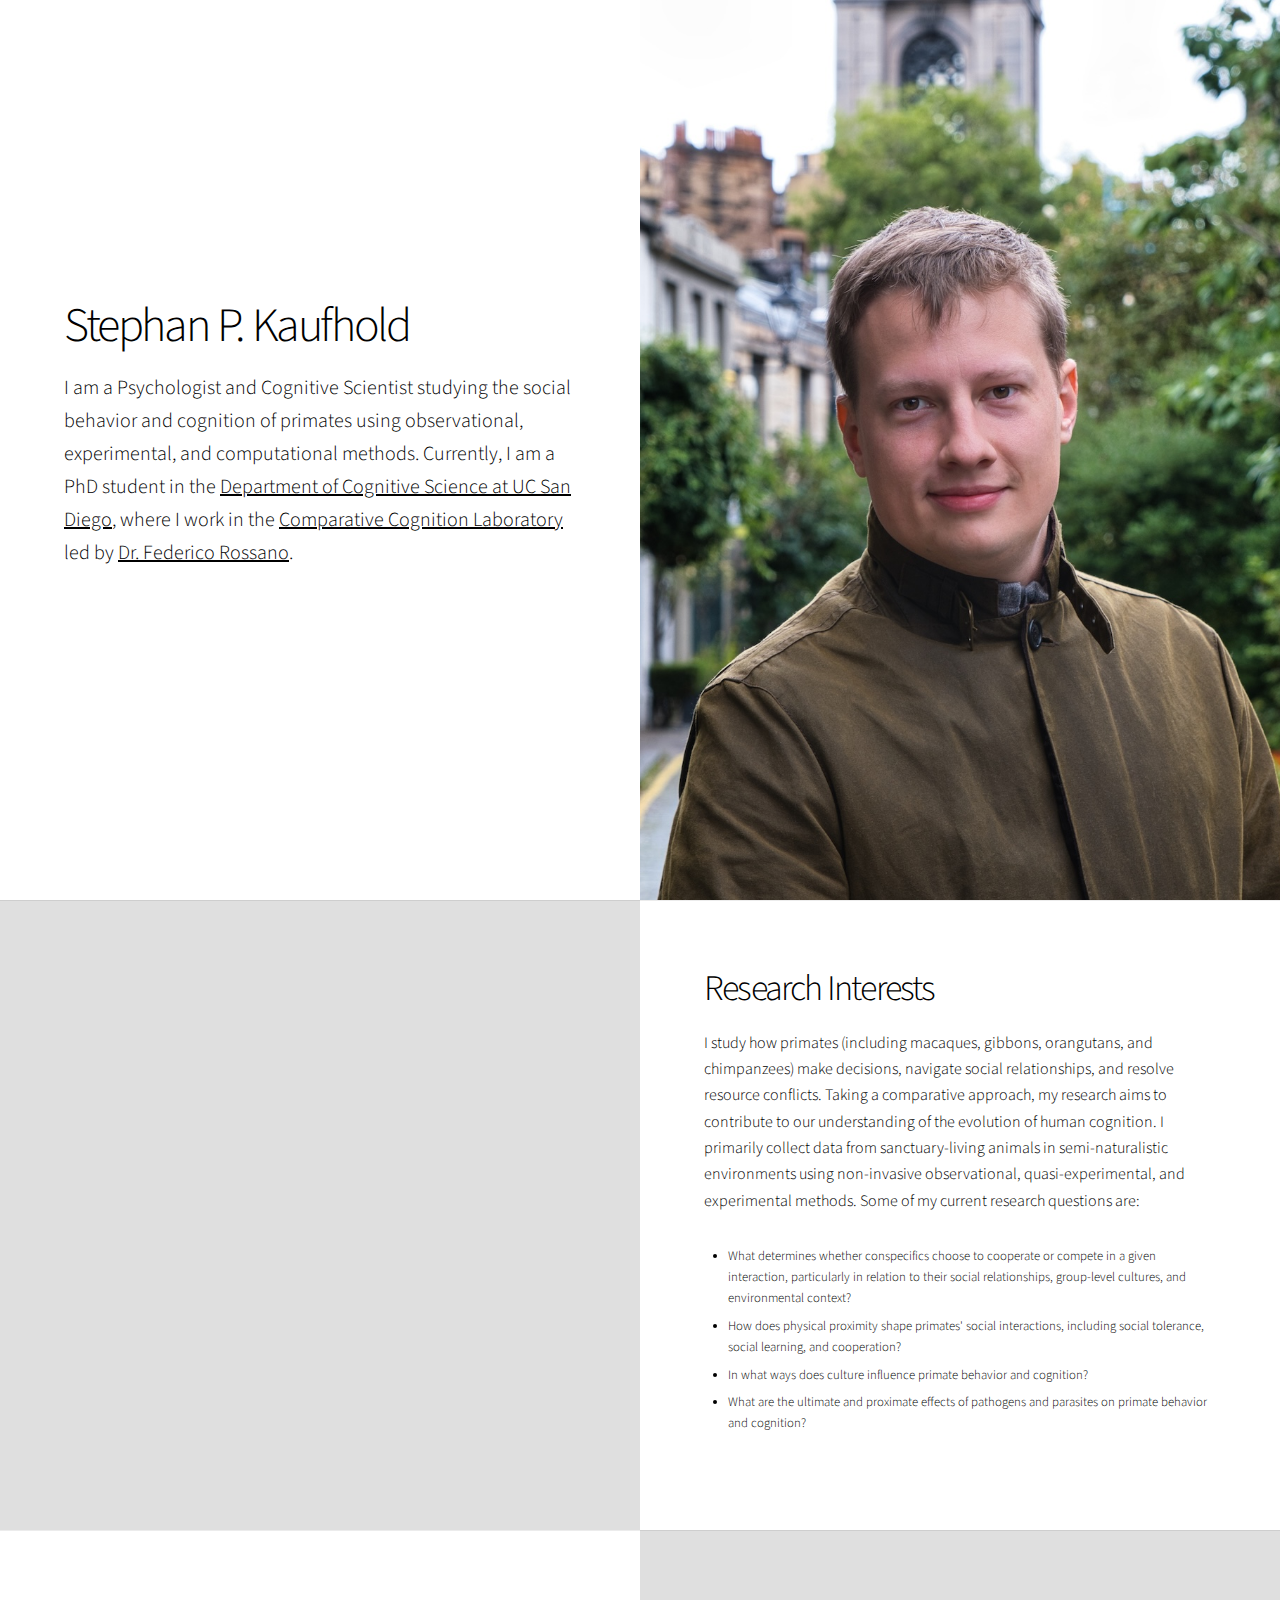
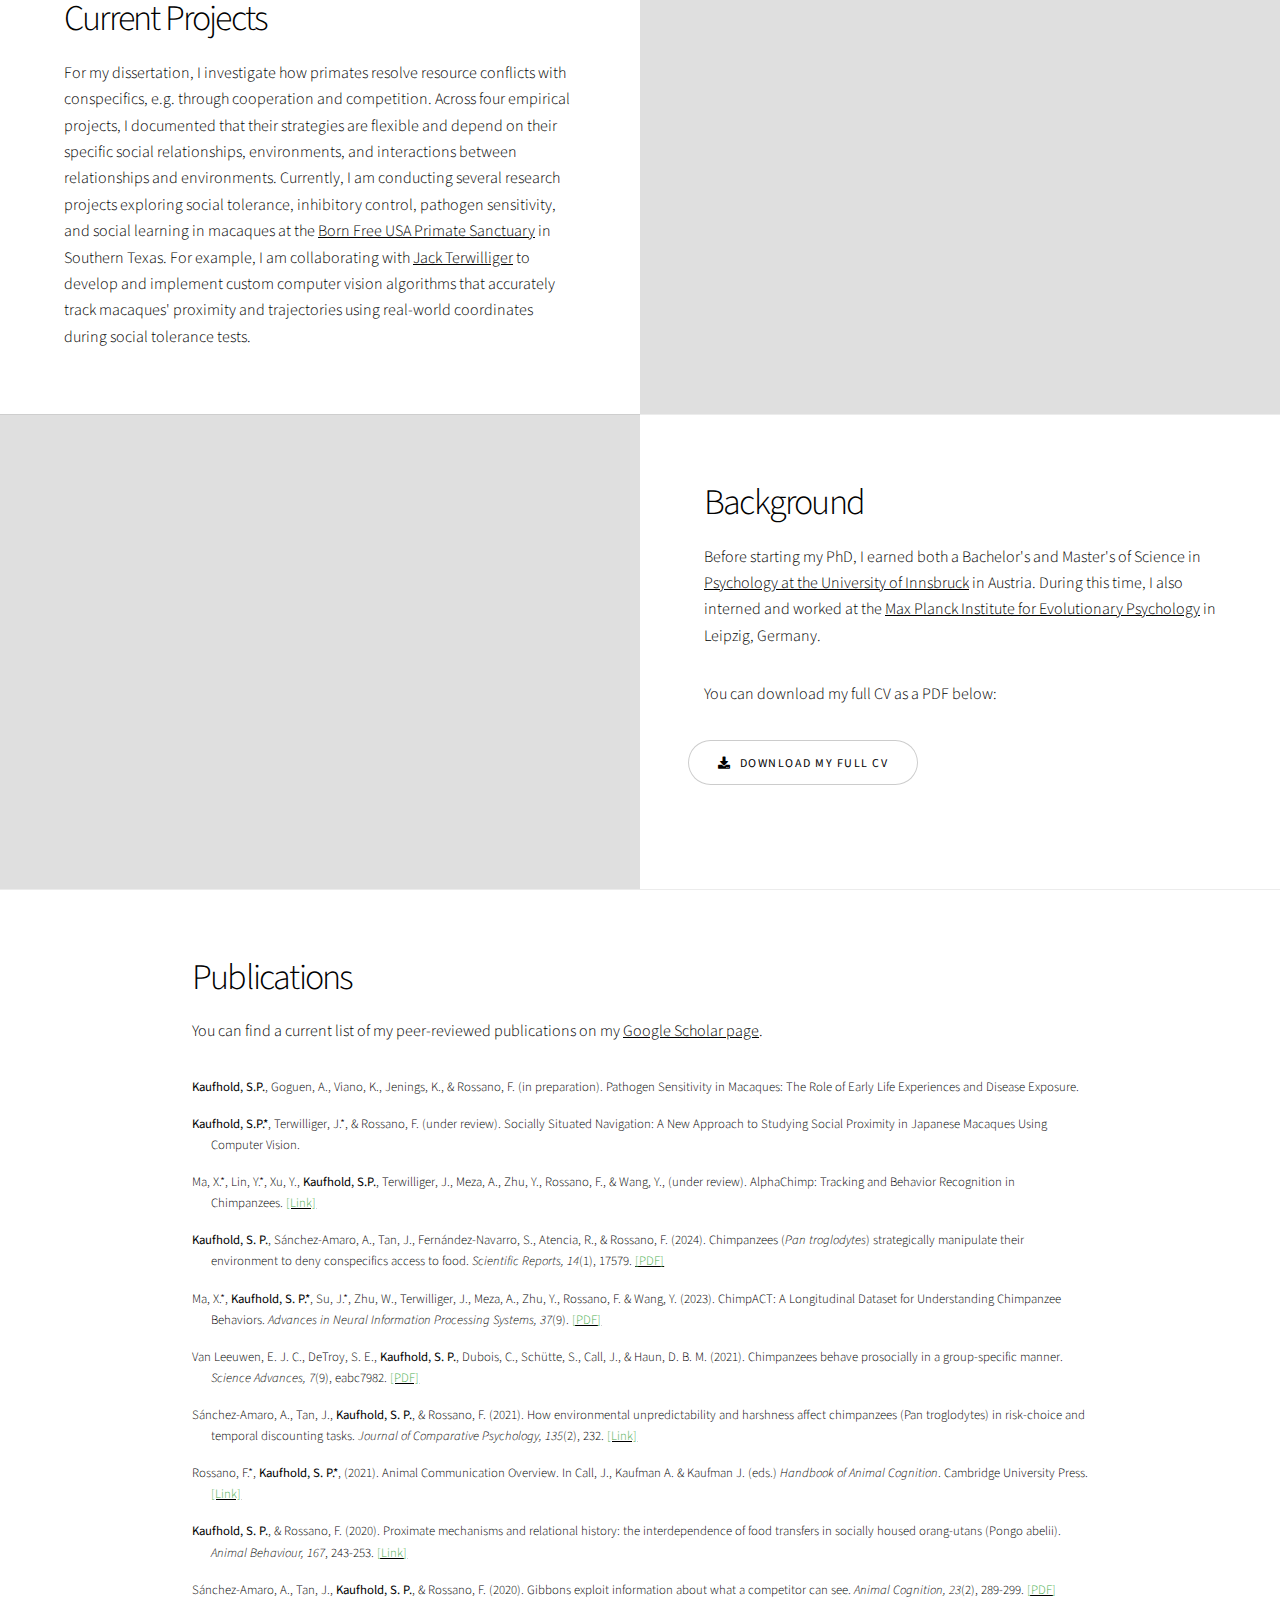
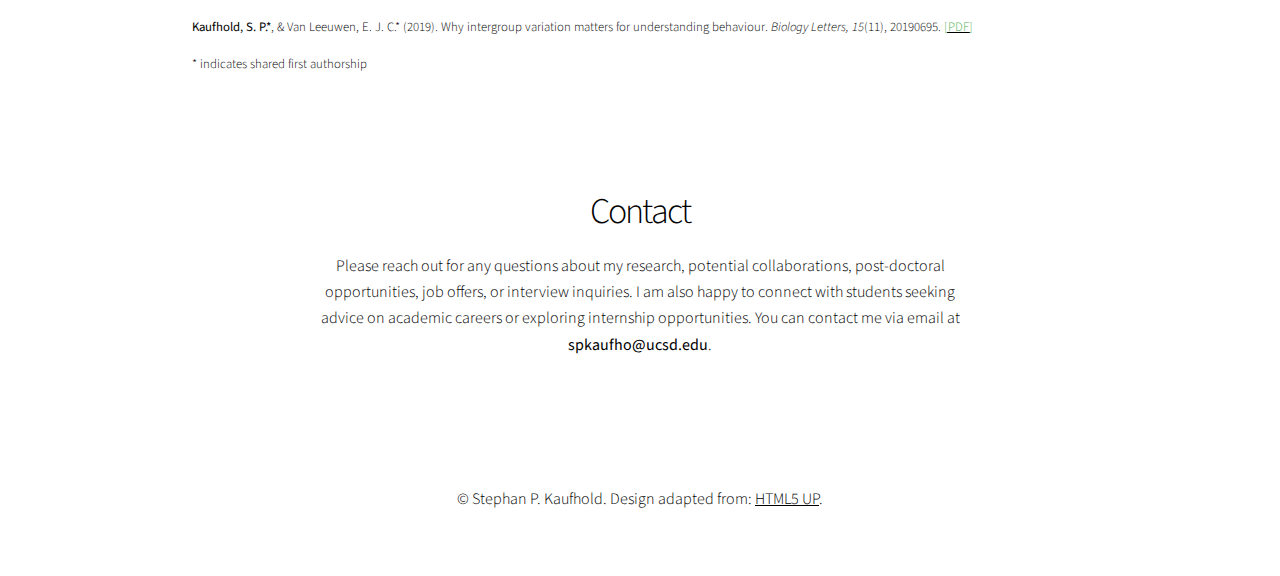
==== index.html @ 49b0df9d "Update index.html" ====
<!DOCTYPE HTML>
<!--
	Story by HTML5 UP
	html5up.net | @ajlkn
	Free for personal and commercial use under the CCA 3.0 license (html5up.net/license)
-->
<html>
	<head>
		<title>Stephan P. Kaufhold</title>
		<meta charset="utf-8" />
		<meta name="viewport" content="width=device-width, initial-scale=1, user-scalable=no" />
		<link rel="stylesheet" href="assets/css/main.css" />
		<noscript><link rel="stylesheet" href="assets/css/noscript.css" /></noscript>
		<!-- Google tag -->
		<script async src="https://www.googletagmanager.com/gtag/js?id=G-5CY4ECQKKT"></script>
		<script>
		  window.dataLayer = window.dataLayer || [];
		  function gtag(){dataLayer.push(arguments);}
		  gtag('js', new Date());

  gtag('config', 'G-5CY4ECQKKT');
</script>
	</head>
	<body class="is-preload">

		<!-- Wrapper -->
			<div id="wrapper" class="divided">

				<!-- One -->
					<section class="banner style1 orient-left content-align-left image-position-center fullscreen onload-image-fade-in onload-content-fade-right">
						<div class="content">
							<h1>Stephan P. Kaufhold</h1>
							<p class="major">
								I am a Psychologist and Cognitive Scientist studying the social behavior and cognition of primates using observational, 
								experimental, and computational methods. Currently, I am a PhD student in the <a href="https://cogsci.ucsd.edu">Department of Cognitive Science at UC San Diego</a>, 
								where I work in the <a href="http://cclab.ucsd.edu">Comparative Cognition Laboratory</a> led by 
								<a href="https://scholar.google.de/citations?user=tkbxHjsAAAAJ&hl=en">Dr. Federico Rossano</a>.
							</p>
							<ul class="actions stacked">
							</ul>
						</div>
						<div class="image">
							<img src="images/spk_profile.jpeg" alt="" />
						</div>
					</section>
				<!-- Two -->
					<section class="banner style1 orient-right content-align-left image-position-left onscroll-image-fade-in" id="first">
						<div class="content">
							<h2>Research Interests</h2>
							<p>I study how primates (including macaques, gibbons, orangutans, and chimpanzees) make decisions, navigate social relationships, and resolve resource conflicts. 
							Taking a comparative approach, my research aims to contribute to our understanding of the evolution of human cognition. I primarily collect data from sanctuary-living animals in semi-naturalistic
							environments using non-invasive observational, quasi-experimental, and experimental methods. Some of my current research questions are:
							<ul class="indented-list">
								<li>What determines whether conspecifics choose to cooperate or compete in a given interaction, particularly in relation to their social relationships, group-level cultures, and environmental context?</li>
								<li>How does physical proximity shape primates' social interactions, including social tolerance, social learning, and cooperation?</li>
								<li>In what ways does culture influence primate behavior and cognition?</li>
								<li>What are the ultimate and proximate effects of pathogens and parasites on primate behavior and cognition?</li>
							</ul>
			
						
						</p>
							<ul class="actions stacked">
							
							</ul>
						</div>
						<div class="image">
							<img src="images/bfusa_macaque.jpeg" alt="" />
						</div>
					</section>

					<!-- Add CSS for indentation in bullet points -->
							<style>
								.indented-list {
									list-style-position: outside;
									padding-left: 1.5em; /* Controls the distance of the bullet from the edge */
								}

								.indented-list li {
									text-indent: 0em;
									padding-left: 0em;
									margin-bottom: 0.5em;
									font-size: 0.8em; 
								}
							</style>
							
				<!-- Three -->
					<section class="banner style1 orient-left content-align-left image-position-center onscroll-image-fade-in">
						<div class="content">
							<h2>Current Projects</h2>
							<p>For my dissertation, I investigate how primates resolve resource conflicts with conspecifics, e.g. through cooperation and competition. Across four empirical projects, I documented that their strategies 
							are flexible and depend on their specific social relationships, environments, and interactions between relationships and environments. Currently, I am conducting several research projects exploring social tolerance, 
							inhibitory control, pathogen sensitivity, and social learning in macaques at the <a href="https://www.bornfreeusa.org/primate-sanctuary/">Born Free USA Primate Sanctuary</a> in Southern Texas. For example, I am collaborating 
							with <a href="http://jackterwilliger.com">Jack Terwilliger</a> to develop and implement custom computer vision algorithms that accurately track macaques' proximity and 
							trajectories using real-world coordinates during social tolerance tests.</p> 
						</div>
						<div class="image">
							<video autoplay loop muted style="width: 100%; height: 100%; object-fit: cover;">
								<source src="videos/spk_studies_loop.mp4" type="video/mp4">
								Your browser does not support the video tag.
							</video>
						</div>
					</section>

				<!-- Four -->
					<section class="banner style1 orient-right content-align-left image-position-center onscroll-image-fade-in">
						<div class="content">
							<h2>Background</h2>
							<p>Before starting my PhD, I earned both a Bachelor's and Master's of Science in <a href="https://www.uibk.ac.at/de/psychologie">Psychology at the University of Innsbruck</a> in Austria.
								During this time, I also interned and worked at the <a href="https://www.eva.mpg.de/">Max Planck Institute for Evolutionary Psychology</a> in Leipzig, Germany.</p>
							<p>You can download my full CV as a PDF below:</p>
							<ul class="actions stacked">
							<ul class="actions">
								<li><a href="/assets/CV_Kaufhold_04_2025.pdf" class="button icon solid fa-download" download>Download my full CV</a></li>
							</ul>
						</div>
						<div class="image">
							<img src="images/sd_bonobo.jpeg" alt="" />
						</div>
					</section>

				<!-- Five -->
					<section class="wrapper style1 orient-left align-left">
						<div class="inner">
							<h2>Publications</h2> 
							<p>You can find a current list of my peer-reviewed publications on my  <a href="https://scholar.google.de/citations?user=ZLg4jF8AAAAJ&hl=en">Google Scholar page</a>.</p>
							<style>
								.hanging-indent {
									text-indent: -1.5em;
									padding-left: 1.5em;
									margin-bottom: 1.25em;
									font-size: 0.8em; 
								}
							</style>
							<p class="hanging-indent"><b>Kaufhold, S.P.</b>, Goguen, A., Viano, K., Jenings, K., & Rossano, F. (in preparation). Pathogen Sensitivity in Macaques: The Role of Early Life Experiences and Disease Exposure.</p>
							<p class="hanging-indent"><b>Kaufhold, S.P.*</b>, Terwilliger, J.*, & Rossano, F. (under review). Socially Situated Navigation: A New Approach to Studying Social Proximity in Japanese Macaques Using Computer Vision.</p>
							<p class="hanging-indent">Ma, X.*, Lin, Y.*, Xu, Y., <b>Kaufhold, S.P.</b>, Terwilliger, J., Meza, A., Zhu, Y., Rossano, F., & Wang, Y., (under review). AlphaChimp: Tracking and Behavior Recognition in Chimpanzees. <a href="https://sites.google.com/view/alphachimp/home"> <font color="4CAF50">[Link]</font></a></p>
							<p class="hanging-indent"><b>Kaufhold, S. P.</b>, Sánchez-Amaro, A., Tan, J., Fernández-Navarro, S., Atencia, R., & Rossano, F. (2024). Chimpanzees (<i>Pan troglodytes</i>) strategically manipulate their environment to deny conspecifics access to food. <i>Scientific Reports, 14</i>(1), 17579. <a href="https://www.nature.com/articles/s41598-024-68159-3.pdf"> <font color="4CAF50">[PDF]</font></a></p>
							<p class="hanging-indent">Ma, X.*, <b>Kaufhold, S. P.*</b>, Su, J.*, Zhu, W., Terwilliger, J., Meza, A., Zhu, Y., Rossano, F. & Wang, Y. (2023). ChimpACT: A Longitudinal Dataset for Understanding Chimpanzee Behaviors. <i>Advances in Neural Information Processing Systems, 37</i>(9). <a href="https://openreview.net/pdf?id=393EoKpJN3"> <font color="4CAF50">[PDF]</font></a></p>
							<p class="hanging-indent">Van Leeuwen, E. J. C., DeTroy, S. E., <b>Kaufhold, S. P.</b>, Dubois, C., Schütte, S., Call, J., & Haun, D. B. M. (2021). Chimpanzees behave prosocially in a group-specific manner. <i>Science Advances, 7</i>(9), eabc7982. <a href="https://advances.sciencemag.org/content/advances/7/9/eabc7982.full.pdf"> <font color="4CAF50">[PDF]</font></a></p>
							<p class="hanging-indent">Sánchez-Amaro, A., Tan, J., <strong>Kaufhold, S. P.</strong>, & Rossano, F. (2021). How environmental unpredictability and harshness affect chimpanzees (Pan troglodytes) in risk-choice and temporal discounting tasks. <i>Journal of Comparative Psychology, 135</i>(2), 232. <a href="https://psycnet.apa.org/record/2021-07438-001"> <font color="4CAF50">[Link]</font></a> </p>
							<p class="hanging-indent">Rossano, F.*, <strong>Kaufhold, S. P.*</strong>, (2021). Animal Communication Overview. In Call, J., Kaufman A. & Kaufman J. (eds.) <i>Handbook of Animal Cognition</i>. Cambridge University Press. <a href="https://www.cambridge.org/core/books/abs/cambridge-handbook-of-animal-cognition/animal-communication-overview/FB9C81D701ADB75B45BB1953EE0E2C12"> <font color="4CAF50">[Link]</font></a> </p>
							<p class="hanging-indent"><strong>Kaufhold, S. P.</strong>, & Rossano, F. (2020). Proximate mechanisms and relational history: the interdependence of food transfers in socially housed orang-utans (Pongo abelii). <i>Animal Behaviour, 167</i>, 243-253. <a href="https://www.sciencedirect.com/science/article/abs/pii/S0003347220302116"> <font color="4CAF50">[Link]</font></a> </p>
							<p class="hanging-indent">Sánchez-Amaro, A., Tan, J., <strong>Kaufhold, S. P.</strong>, & Rossano, F. (2020). Gibbons exploit information about what a competitor can see. <i>Animal Cognition, 23</i>(2), 289-299. <a href="https://link.springer.com/content/pdf/10.1007/s10071-019-01333-7.pdf"> <font color="4CAF50">[PDF]</font></a> </p>
							<p class="hanging-indent"><b>Kaufhold, S. P.*</b>, & Van Leeuwen, E. J. C.* (2019). Why intergroup variation matters for understanding behaviour. <i>Biology Letters, 15</i>(11), 20190695. <a href="https://royalsocietypublishing.org/doi/pdf/10.1098/rsbl.2019.0695"> <font color="#4CAF50">[PDF]</font></a></p>
							<p class="hanging-indent">* indicates shared first authorship</p>
						</div>

				<!-- Six -->
					<section class="wrapper style1 align-center">
						<div class="inner medium">
							<h2>Contact</h2>
							<p>Please reach out for any questions about my research, potential collaborations, post-doctoral opportunities, job offers, or interview inquiries.
								I am also happy to connect with students seeking advice on academic careers or exploring internship opportunities. You can contact me via email at <b>spkaufho@ucsd.edu</b>.</p>
						</div>
					</section>

				<!-- Footer -->
					<footer class="wrapper style1 align-center">
						<div class="inner">
							<p>&copy; Stephan P. Kaufhold. Design adapted from: <a href="https://html5up.net">HTML5 UP</a>.</p>
						</div>
					</footer>

			</div>

		<!-- Scripts -->
			<script src="assets/js/jquery.min.js"></script>
			<script src="assets/js/jquery.scrollex.min.js"></script>
			<script src="assets/js/jquery.scrolly.min.js"></script>
			<script src="assets/js/browser.min.js"></script>
			<script src="assets/js/breakpoints.min.js"></script>
			<script src="assets/js/util.js"></script>
			<script src="assets/js/main.js"></script>

	</body>
</html>
---- assets/css/main.css ----
@import url(fontawesome-all.min.css);
@import url("https://fonts.googleapis.com/css?family=Source+Sans+Pro:300,300i,400,400i");

/*
	Story by HTML5 UP
	html5up.net | @ajlkn
	Free for personal and commercial use under the CCA 3.0 license (html5up.net/license)
*/



html, body, div, span, applet, object,
iframe, h1, h2, h3, h4, h5, h6, p, blockquote,
pre, a, abbr, acronym, address, big, cite,
code, del, dfn, em, img, ins, kbd, q, s, samp,
small, strike, strong, sub, sup, tt, var, b,
u, i, center, dl, dt, dd, ol, ul, li, fieldset,
form, label, legend, table, caption, tbody,
tfoot, thead, tr, th, td, article, aside,
canvas, details, embed, figure, figcaption,
footer, header, hgroup, menu, nav, output, ruby,
section, summary, time, mark, audio, video {
	margin: 0;
	padding: 0;
	border: 0;
	font-size: 100%;
	font: avenir;
	vertical-align: baseline;}

article, aside, details, figcaption, figure,
footer, header, hgroup, menu, nav, section {
	display: block;}

body {
	line-height: 1;
}

ol, ul {
	list-style: none;
}

blockquote, q {
	quotes: none;
}

	blockquote:before, blockquote:after, q:before, q:after {
		content: '';
		content: none;
	}

table {
	border-collapse: collapse;
	border-spacing: 0;
}

body {
	-webkit-text-size-adjust: none;
}

mark {
	background-color: transparent;
	color: inherit;
}

input::-moz-focus-inner {
	border: 0;
	padding: 0;
}

input, select, textarea {
	-moz-appearance: none;
	-webkit-appearance: none;
	-ms-appearance: none;
	appearance: none;
}

/* Basic */

	@-ms-viewport {
		width: device-width;
	}

	body {
		-ms-overflow-style: scrollbar;
	}

	@media screen and (max-width: 480px) {

		html, body {
			min-width: 320px;
		}

	}

	html {
		box-sizing: border-box;
	}

	*, *:before, *:after {
		box-sizing: inherit;
	}

	body {
		background: #ffffff;
	}

		body.is-preload *, body.is-preload *:before, body.is-preload *:after {
			-moz-animation: none !important;
			-webkit-animation: none !important;
			-ms-animation: none !important;
			animation: none !important;
			-moz-transition: none !important;
			-webkit-transition: none !important;
			-ms-transition: none !important;
			transition: none !important;
		}

/* Type */

	html {
		font-size: 18pt;
	}

		@media screen and (max-width: 1680px) {

			html {
				font-size: 14pt;
			}

		}

		@media screen and (max-width: 1280px) {

			html {
				font-size: 12pt;
			}

		}

		@media screen and (max-width: 736px) {

			html {
				font-size: 11pt;
			}

		}

		@media screen and (max-width: 360px) {

			html {
				font-size: 10pt;
			}

		}

	body {
		background-color: #ffffff;
		color: #000000;
	}

	body, input, select, textarea {
		font-family: "Source Sans Pro", Helvetica, sans-serif;
		font-size: 1rem;
		font-weight: 300;
		line-height: 1.65;
	}

	a {
		-moz-transition: color 0.2s ease-in-out;
		-webkit-transition: color 0.2s ease-in-out;
		-ms-transition: color 0.2s ease-in-out;
		transition: color 0.2s ease-in-out;
		text-decoration: underline;
	}

		a:hover {
			text-decoration: none;
		}

	strong, b {
		font-weight: 400;
	}

	em, i {
		font-style: italic;
	}

	p {
		margin: 0 0 2rem 0;
	}

		p.major {
			font-size: 1.25rem;
		}

	h1, h2, h3, h4, h5, h6 {
		font-weight: 300;
		line-height: 1.375;
		letter-spacing: -0.05em;
		margin: 0 0 1rem 0;
	}

		h1 a, h2 a, h3 a, h4 a, h5 a, h6 a {
			color: inherit;
			text-decoration: none;
		}

	h1 {
		font-size: 3rem;
		line-height: 1.2;
	}

	h2 {
		font-size: 2.25rem;
	}

	h3 {
		font-size: 1.5rem;
	}

	h4 {
		font-size: 1.1rem;
	}

	h5 {
		font-size: 0.9rem;
	}

	h6 {
		font-size: 0.7rem;
	}

	sub {
		font-size: 0.8rem;
		position: relative;
		top: 0.5rem;
	}

	sup {
		font-size: 0.8rem;
		position: relative;
		top: -0.5rem;
	}

	blockquote {
		border-left: solid 4px;
		font-style: italic;
		margin: 0 0 2rem 0;
		padding: 0.5rem 0 0.5rem 2rem;
	}

	code {
		border-radius: 4px;
		font-family: "Courier New", monospace;
		font-size: 0.9em;
		margin: 0 0.25rem;
		padding: 0.25rem 0.325rem;
	}

	pre {
		-webkit-overflow-scrolling: touch;
		font-family: "Courier New", monospace;
		font-size: 0.9em;
		margin: 0 0 2rem 0;
	}

		pre code {
			display: block;
			line-height: 1.5;
			padding: 0.75rem 1rem;
			overflow-x: auto;
		}

	hr {
		border: 0;
		border-bottom: solid 1px;
		margin: 2.5rem 0;
	}

		hr.major {
			margin: 3.5rem 0;
		}

	.align-left {
		text-align: left;
	}

	.align-center {
		text-align: center;
	}

	.align-right {
		text-align: right;
	}

	@media screen and (max-width: 736px) {

		p.major {
			font-size: 1.1rem;
		}

		h1 {
			font-size: 2.5rem;
		}

		h2 {
			font-size: 2rem;
		}

		h3 {
			font-size: 1.25rem;
		}

		h4 {
			font-size: 1rem;
		}

	}

	input, select, textarea {
		color: #000000;
	}

	a {
		color: #000000;
	}

		a:hover {
			color: #4CAF50;
		}

	strong, b {
		color: #000000;
	}

	h1, h2, h3, h4, h5, h6 {
		color: #000000;
	}

	blockquote {
		border-left-color: rgba(0, 0, 0, 0.2);
	}

	code {
		background: rgba(0, 0, 0, 0.05);
		border-color: rgba(0, 0, 0, 0.2);
	}

	hr {
		border-bottom-color: rgba(0, 0, 0, 0.2);
	}

/* Row */

	.row {
		display: flex;
		flex-wrap: wrap;
		box-sizing: border-box;
		align-items: stretch;
	}

		.row > * {
			box-sizing: border-box;
		}

		.row.gtr-uniform > * > :last-child {
			margin-bottom: 0;
		}

		.row.aln-left {
			justify-content: flex-start;
		}

		.row.aln-center {
			justify-content: center;
		}

		.row.aln-right {
			justify-content: flex-end;
		}

		.row.aln-top {
			align-items: flex-start;
		}

		.row.aln-middle {
			align-items: center;
		}

		.row.aln-bottom {
			align-items: flex-end;
		}

		.row > .imp {
			order: -1;
		}

		.row > .col-1 {
			width: 8.33333%;
		}

		.row > .off-1 {
			margin-left: 8.33333%;
		}

		.row > .col-2 {
			width: 16.66667%;
		}

		.row > .off-2 {
			margin-left: 16.66667%;
		}

		.row > .col-3 {
			width: 25%;
		}

		.row > .off-3 {
			margin-left: 25%;
		}

		.row > .col-4 {
			width: 33.33333%;
		}

		.row > .off-4 {
			margin-left: 33.33333%;
		}

		.row > .col-5 {
			width: 41.66667%;
		}

		.row > .off-5 {
			margin-left: 41.66667%;
		}

		.row > .col-6 {
			width: 50%;
		}

		.row > .off-6 {
			margin-left: 50%;
		}

		.row > .col-7 {
			width: 58.33333%;
		}

		.row > .off-7 {
			margin-left: 58.33333%;
		}

		.row > .col-8 {
			width: 66.66667%;
		}

		.row > .off-8 {
			margin-left: 66.66667%;
		}

		.row > .col-9 {
			width: 75%;
		}

		.row > .off-9 {
			margin-left: 75%;
		}

		.row > .col-10 {
			width: 83.33333%;
		}

		.row > .off-10 {
			margin-left: 83.33333%;
		}

		.row > .col-11 {
			width: 91.66667%;
		}

		.row > .off-11 {
			margin-left: 91.66667%;
		}

		.row > .col-12 {
			width: 100%;
		}

		.row > .off-12 {
			margin-left: 100%;
		}

		.row.gtr-0 {
			margin-top: 0;
			margin-left: 0rem;
		}

			.row.gtr-0 > * {
				padding: 0 0 0 0rem;
			}

			.row.gtr-0.gtr-uniform {
				margin-top: 0rem;
			}

				.row.gtr-0.gtr-uniform > * {
					padding-top: 0rem;
				}

		.row.gtr-25 {
			margin-top: 0;
			margin-left: -0.5rem;
		}

			.row.gtr-25 > * {
				padding: 0 0 0 0.5rem;
			}

			.row.gtr-25.gtr-uniform {
				margin-top: -0.5rem;
			}

				.row.gtr-25.gtr-uniform > * {
					padding-top: 0.5rem;
				}

		.row.gtr-50 {
			margin-top: 0;
			margin-left: -1rem;
		}

			.row.gtr-50 > * {
				padding: 0 0 0 1rem;
			}

			.row.gtr-50.gtr-uniform {
				margin-top: -1rem;
			}

				.row.gtr-50.gtr-uniform > * {
					padding-top: 1rem;
				}

		.row {
			margin-top: 0;
			margin-left: -2rem;
		}

			.row > * {
				padding: 0 0 0 2rem;
			}

			.row.gtr-uniform {
				margin-top: -2rem;
			}

				.row.gtr-uniform > * {
					padding-top: 2rem;
				}

		.row.gtr-150 {
			margin-top: 0;
			margin-left: -3rem;
		}

			.row.gtr-150 > * {
				padding: 0 0 0 3rem;
			}

			.row.gtr-150.gtr-uniform {
				margin-top: -3rem;
			}

				.row.gtr-150.gtr-uniform > * {
					padding-top: 3rem;
				}

		.row.gtr-200 {
			margin-top: 0;
			margin-left: -4rem;
		}

			.row.gtr-200 > * {
				padding: 0 0 0 4rem;
			}

			.row.gtr-200.gtr-uniform {
				margin-top: -4rem;
			}

				.row.gtr-200.gtr-uniform > * {
					padding-top: 4rem;
				}

		@media screen and (max-width: 1680px) {

			.row {
				display: flex;
				flex-wrap: wrap;
				box-sizing: border-box;
				align-items: stretch;
			}

				.row > * {
					box-sizing: border-box;
				}

				.row.gtr-uniform > * > :last-child {
					margin-bottom: 0;
				}

				.row.aln-left {
					justify-content: flex-start;
				}

				.row.aln-center {
					justify-content: center;
				}

				.row.aln-right {
					justify-content: flex-end;
				}

				.row.aln-top {
					align-items: flex-start;
				}

				.row.aln-middle {
					align-items: center;
				}

				.row.aln-bottom {
					align-items: flex-end;
				}

				.row > .imp-xlarge {
					order: -1;
				}

				.row > .col-1-xlarge {
					width: 8.33333%;
				}

				.row > .off-1-xlarge {
					margin-left: 8.33333%;
				}

				.row > .col-2-xlarge {
					width: 16.66667%;
				}

				.row > .off-2-xlarge {
					margin-left: 16.66667%;
				}

				.row > .col-3-xlarge {
					width: 25%;
				}

				.row > .off-3-xlarge {
					margin-left: 25%;
				}

				.row > .col-4-xlarge {
					width: 33.33333%;
				}

				.row > .off-4-xlarge {
					margin-left: 33.33333%;
				}

				.row > .col-5-xlarge {
					width: 41.66667%;
				}

				.row > .off-5-xlarge {
					margin-left: 41.66667%;
				}

				.row > .col-6-xlarge {
					width: 50%;
				}

				.row > .off-6-xlarge {
					margin-left: 50%;
				}

				.row > .col-7-xlarge {
					width: 58.33333%;
				}

				.row > .off-7-xlarge {
					margin-left: 58.33333%;
				}

				.row > .col-8-xlarge {
					width: 66.66667%;
				}

				.row > .off-8-xlarge {
					margin-left: 66.66667%;
				}

				.row > .col-9-xlarge {
					width: 75%;
				}

				.row > .off-9-xlarge {
					margin-left: 75%;
				}

				.row > .col-10-xlarge {
					width: 83.33333%;
				}

				.row > .off-10-xlarge {
					margin-left: 83.33333%;
				}

				.row > .col-11-xlarge {
					width: 91.66667%;
				}

				.row > .off-11-xlarge {
					margin-left: 91.66667%;
				}

				.row > .col-12-xlarge {
					width: 100%;
				}

				.row > .off-12-xlarge {
					margin-left: 100%;
				}

				.row.gtr-0 {
					margin-top: 0;
					margin-left: 0rem;
				}

					.row.gtr-0 > * {
						padding: 0 0 0 0rem;
					}

					.row.gtr-0.gtr-uniform {
						margin-top: 0rem;
					}

						.row.gtr-0.gtr-uniform > * {
							padding-top: 0rem;
						}

				.row.gtr-25 {
					margin-top: 0;
					margin-left: -0.5rem;
				}

					.row.gtr-25 > * {
						padding: 0 0 0 0.5rem;
					}

					.row.gtr-25.gtr-uniform {
						margin-top: -0.5rem;
					}

						.row.gtr-25.gtr-uniform > * {
							padding-top: 0.5rem;
						}

				.row.gtr-50 {
					margin-top: 0;
					margin-left: -1rem;
				}

					.row.gtr-50 > * {
						padding: 0 0 0 1rem;
					}

					.row.gtr-50.gtr-uniform {
						margin-top: -1rem;
					}

						.row.gtr-50.gtr-uniform > * {
							padding-top: 1rem;
						}

				.row {
					margin-top: 0;
					margin-left: -2rem;
				}

					.row > * {
						padding: 0 0 0 2rem;
					}

					.row.gtr-uniform {
						margin-top: -2rem;
					}

						.row.gtr-uniform > * {
							padding-top: 2rem;
						}

				.row.gtr-150 {
					margin-top: 0;
					margin-left: -3rem;
				}

					.row.gtr-150 > * {
						padding: 0 0 0 3rem;
					}

					.row.gtr-150.gtr-uniform {
						margin-top: -3rem;
					}

						.row.gtr-150.gtr-uniform > * {
							padding-top: 3rem;
						}

				.row.gtr-200 {
					margin-top: 0;
					margin-left: -4rem;
				}

					.row.gtr-200 > * {
						padding: 0 0 0 4rem;
					}

					.row.gtr-200.gtr-uniform {
						margin-top: -4rem;
					}

						.row.gtr-200.gtr-uniform > * {
							padding-top: 4rem;
						}

		}

		@media screen and (max-width: 1280px) {

			.row {
				display: flex;
				flex-wrap: wrap;
				box-sizing: border-box;
				align-items: stretch;
			}

				.row > * {
					box-sizing: border-box;
				}

				.row.gtr-uniform > * > :last-child {
					margin-bottom: 0;
				}

				.row.aln-left {
					justify-content: flex-start;
				}

				.row.aln-center {
					justify-content: center;
				}

				.row.aln-right {
					justify-content: flex-end;
				}

				.row.aln-top {
					align-items: flex-start;
				}

				.row.aln-middle {
					align-items: center;
				}

				.row.aln-bottom {
					align-items: flex-end;
				}

				.row > .imp-large {
					order: -1;
				}

				.row > .col-1-large {
					width: 8.33333%;
				}

				.row > .off-1-large {
					margin-left: 8.33333%;
				}

				.row > .col-2-large {
					width: 16.66667%;
				}

				.row > .off-2-large {
					margin-left: 16.66667%;
				}

				.row > .col-3-large {
					width: 25%;
				}

				.row > .off-3-large {
					margin-left: 25%;
				}

				.row > .col-4-large {
					width: 33.33333%;
				}

				.row > .off-4-large {
					margin-left: 33.33333%;
				}

				.row > .col-5-large {
					width: 41.66667%;
				}

				.row > .off-5-large {
					margin-left: 41.66667%;
				}

				.row > .col-6-large {
					width: 50%;
				}

				.row > .off-6-large {
					margin-left: 50%;
				}

				.row > .col-7-large {
					width: 58.33333%;
				}

				.row > .off-7-large {
					margin-left: 58.33333%;
				}

				.row > .col-8-large {
					width: 66.66667%;
				}

				.row > .off-8-large {
					margin-left: 66.66667%;
				}

				.row > .col-9-large {
					width: 75%;
				}

				.row > .off-9-large {
					margin-left: 75%;
				}

				.row > .col-10-large {
					width: 83.33333%;
				}

				.row > .off-10-large {
					margin-left: 83.33333%;
				}

				.row > .col-11-large {
					width: 91.66667%;
				}

				.row > .off-11-large {
					margin-left: 91.66667%;
				}

				.row > .col-12-large {
					width: 100%;
				}

				.row > .off-12-large {
					margin-left: 100%;
				}

				.row.gtr-0 {
					margin-top: 0;
					margin-left: 0rem;
				}

					.row.gtr-0 > * {
						padding: 0 0 0 0rem;
					}

					.row.gtr-0.gtr-uniform {
						margin-top: 0rem;
					}

						.row.gtr-0.gtr-uniform > * {
							padding-top: 0rem;
						}

				.row.gtr-25 {
					margin-top: 0;
					margin-left: -0.5rem;
				}

					.row.gtr-25 > * {
						padding: 0 0 0 0.5rem;
					}

					.row.gtr-25.gtr-uniform {
						margin-top: -0.5rem;
					}

						.row.gtr-25.gtr-uniform > * {
							padding-top: 0.5rem;
						}

				.row.gtr-50 {
					margin-top: 0;
					margin-left: -1rem;
				}

					.row.gtr-50 > * {
						padding: 0 0 0 1rem;
					}

					.row.gtr-50.gtr-uniform {
						margin-top: -1rem;
					}

						.row.gtr-50.gtr-uniform > * {
							padding-top: 1rem;
						}

				.row {
					margin-top: 0;
					margin-left: -2rem;
				}

					.row > * {
						padding: 0 0 0 2rem;
					}

					.row.gtr-uniform {
						margin-top: -2rem;
					}

						.row.gtr-uniform > * {
							padding-top: 2rem;
						}

				.row.gtr-150 {
					margin-top: 0;
					margin-left: -3rem;
				}

					.row.gtr-150 > * {
						padding: 0 0 0 3rem;
					}

					.row.gtr-150.gtr-uniform {
						margin-top: -3rem;
					}

						.row.gtr-150.gtr-uniform > * {
							padding-top: 3rem;
						}

				.row.gtr-200 {
					margin-top: 0;
					margin-left: -4rem;
				}

					.row.gtr-200 > * {
						padding: 0 0 0 4rem;
					}

					.row.gtr-200.gtr-uniform {
						margin-top: -4rem;
					}

						.row.gtr-200.gtr-uniform > * {
							padding-top: 4rem;
						}

		}

		@media screen and (max-width: 980px) {

			.row {
				display: flex;
				flex-wrap: wrap;
				box-sizing: border-box;
				align-items: stretch;
			}

				.row > * {
					box-sizing: border-box;
				}

				.row.gtr-uniform > * > :last-child {
					margin-bottom: 0;
				}

				.row.aln-left {
					justify-content: flex-start;
				}

				.row.aln-center {
					justify-content: center;
				}

				.row.aln-right {
					justify-content: flex-end;
				}

				.row.aln-top {
					align-items: flex-start;
				}

				.row.aln-middle {
					align-items: center;
				}

				.row.aln-bottom {
					align-items: flex-end;
				}

				.row > .imp-medium {
					order: -1;
				}

				.row > .col-1-medium {
					width: 8.33333%;
				}

				.row > .off-1-medium {
					margin-left: 8.33333%;
				}

				.row > .col-2-medium {
					width: 16.66667%;
				}

				.row > .off-2-medium {
					margin-left: 16.66667%;
				}

				.row > .col-3-medium {
					width: 25%;
				}

				.row > .off-3-medium {
					margin-left: 25%;
				}

				.row > .col-4-medium {
					width: 33.33333%;
				}

				.row > .off-4-medium {
					margin-left: 33.33333%;
				}

				.row > .col-5-medium {
					width: 41.66667%;
				}

				.row > .off-5-medium {
					margin-left: 41.66667%;
				}

				.row > .col-6-medium {
					width: 50%;
				}

				.row > .off-6-medium {
					margin-left: 50%;
				}

				.row > .col-7-medium {
					width: 58.33333%;
				}

				.row > .off-7-medium {
					margin-left: 58.33333%;
				}

				.row > .col-8-medium {
					width: 66.66667%;
				}

				.row > .off-8-medium {
					margin-left: 66.66667%;
				}

				.row > .col-9-medium {
					width: 75%;
				}

				.row > .off-9-medium {
					margin-left: 75%;
				}

				.row > .col-10-medium {
					width: 83.33333%;
				}

				.row > .off-10-medium {
					margin-left: 83.33333%;
				}

				.row > .col-11-medium {
					width: 91.66667%;
				}

				.row > .off-11-medium {
					margin-left: 91.66667%;
				}

				.row > .col-12-medium {
					width: 100%;
				}

				.row > .off-12-medium {
					margin-left: 100%;
				}

				.row.gtr-0 {
					margin-top: 0;
					margin-left: 0rem;
				}

					.row.gtr-0 > * {
						padding: 0 0 0 0rem;
					}

					.row.gtr-0.gtr-uniform {
						margin-top: 0rem;
					}

						.row.gtr-0.gtr-uniform > * {
							padding-top: 0rem;
						}

				.row.gtr-25 {
					margin-top: 0;
					margin-left: -0.5rem;
				}

					.row.gtr-25 > * {
						padding: 0 0 0 0.5rem;
					}

					.row.gtr-25.gtr-uniform {
						margin-top: -0.5rem;
					}

						.row.gtr-25.gtr-uniform > * {
							padding-top: 0.5rem;
						}

				.row.gtr-50 {
					margin-top: 0;
					margin-left: -1rem;
				}

					.row.gtr-50 > * {
						padding: 0 0 0 1rem;
					}

					.row.gtr-50.gtr-uniform {
						margin-top: -1rem;
					}

						.row.gtr-50.gtr-uniform > * {
							padding-top: 1rem;
						}

				.row {
					margin-top: 0;
					margin-left: -2rem;
				}

					.row > * {
						padding: 0 0 0 2rem;
					}

					.row.gtr-uniform {
						margin-top: -2rem;
					}

						.row.gtr-uniform > * {
							padding-top: 2rem;
						}

				.row.gtr-150 {
					margin-top: 0;
					margin-left: -3rem;
				}

					.row.gtr-150 > * {
						padding: 0 0 0 3rem;
					}

					.row.gtr-150.gtr-uniform {
						margin-top: -3rem;
					}

						.row.gtr-150.gtr-uniform > * {
							padding-top: 3rem;
						}

				.row.gtr-200 {
					margin-top: 0;
					margin-left: -4rem;
				}

					.row.gtr-200 > * {
						padding: 0 0 0 4rem;
					}

					.row.gtr-200.gtr-uniform {
						margin-top: -4rem;
					}

						.row.gtr-200.gtr-uniform > * {
							padding-top: 4rem;
						}

		}

		@media screen and (max-width: 736px) {

			.row {
				display: flex;
				flex-wrap: wrap;
				box-sizing: border-box;
				align-items: stretch;
			}

				.row > * {
					box-sizing: border-box;
				}

				.row.gtr-uniform > * > :last-child {
					margin-bottom: 0;
				}

				.row.aln-left {
					justify-content: flex-start;
				}

				.row.aln-center {
					justify-content: center;
				}

				.row.aln-right {
					justify-content: flex-end;
				}

				.row.aln-top {
					align-items: flex-start;
				}

				.row.aln-middle {
					align-items: center;
				}

				.row.aln-bottom {
					align-items: flex-end;
				}

				.row > .imp-small {
					order: -1;
				}

				.row > .col-1-small {
					width: 8.33333%;
				}

				.row > .off-1-small {
					margin-left: 8.33333%;
				}

				.row > .col-2-small {
					width: 16.66667%;
				}

				.row > .off-2-small {
					margin-left: 16.66667%;
				}

				.row > .col-3-small {
					width: 25%;
				}

				.row > .off-3-small {
					margin-left: 25%;
				}

				.row > .col-4-small {
					width: 33.33333%;
				}

				.row > .off-4-small {
					margin-left: 33.33333%;
				}

				.row > .col-5-small {
					width: 41.66667%;
				}

				.row > .off-5-small {
					margin-left: 41.66667%;
				}

				.row > .col-6-small {
					width: 50%;
				}

				.row > .off-6-small {
					margin-left: 50%;
				}

				.row > .col-7-small {
					width: 58.33333%;
				}

				.row > .off-7-small {
					margin-left: 58.33333%;
				}

				.row > .col-8-small {
					width: 66.66667%;
				}

				.row > .off-8-small {
					margin-left: 66.66667%;
				}

				.row > .col-9-small {
					width: 75%;
				}

				.row > .off-9-small {
					margin-left: 75%;
				}

				.row > .col-10-small {
					width: 83.33333%;
				}

				.row > .off-10-small {
					margin-left: 83.33333%;
				}

				.row > .col-11-small {
					width: 91.66667%;
				}

				.row > .off-11-small {
					margin-left: 91.66667%;
				}

				.row > .col-12-small {
					width: 100%;
				}

				.row > .off-12-small {
					margin-left: 100%;
				}

				.row.gtr-0 {
					margin-top: 0;
					margin-left: 0rem;
				}

					.row.gtr-0 > * {
						padding: 0 0 0 0rem;
					}

					.row.gtr-0.gtr-uniform {
						margin-top: 0rem;
					}

						.row.gtr-0.gtr-uniform > * {
							padding-top: 0rem;
						}

				.row.gtr-25 {
					margin-top: 0;
					margin-left: -0.5rem;
				}

					.row.gtr-25 > * {
						padding: 0 0 0 0.5rem;
					}

					.row.gtr-25.gtr-uniform {
						margin-top: -0.5rem;
					}

						.row.gtr-25.gtr-uniform > * {
							padding-top: 0.5rem;
						}

				.row.gtr-50 {
					margin-top: 0;
					margin-left: -1rem;
				}

					.row.gtr-50 > * {
						padding: 0 0 0 1rem;
					}

					.row.gtr-50.gtr-uniform {
						margin-top: -1rem;
					}

						.row.gtr-50.gtr-uniform > * {
							padding-top: 1rem;
						}

				.row {
					margin-top: 0;
					margin-left: -2rem;
				}

					.row > * {
						padding: 0 0 0 2rem;
					}

					.row.gtr-uniform {
						margin-top: -2rem;
					}

						.row.gtr-uniform > * {
							padding-top: 2rem;
						}

				.row.gtr-150 {
					margin-top: 0;
					margin-left: -3rem;
				}

					.row.gtr-150 > * {
						padding: 0 0 0 3rem;
					}

					.row.gtr-150.gtr-uniform {
						margin-top: -3rem;
					}

						.row.gtr-150.gtr-uniform > * {
							padding-top: 3rem;
						}

				.row.gtr-200 {
					margin-top: 0;
					margin-left: -4rem;
				}

					.row.gtr-200 > * {
						padding: 0 0 0 4rem;
					}

					.row.gtr-200.gtr-uniform {
						margin-top: -4rem;
					}

						.row.gtr-200.gtr-uniform > * {
							padding-top: 4rem;
						}

		}

		@media screen and (max-width: 480px) {

			.row {
				display: flex;
				flex-wrap: wrap;
				box-sizing: border-box;
				align-items: stretch;
			}

				.row > * {
					box-sizing: border-box;
				}

				.row.gtr-uniform > * > :last-child {
					margin-bottom: 0;
				}

				.row.aln-left {
					justify-content: flex-start;
				}

				.row.aln-center {
					justify-content: center;
				}

				.row.aln-right {
					justify-content: flex-end;
				}

				.row.aln-top {
					align-items: flex-start;
				}

				.row.aln-middle {
					align-items: center;
				}

				.row.aln-bottom {
					align-items: flex-end;
				}

				.row > .imp-xsmall {
					order: -1;
				}

				.row > .col-1-xsmall {
					width: 8.33333%;
				}

				.row > .off-1-xsmall {
					margin-left: 8.33333%;
				}

				.row > .col-2-xsmall {
					width: 16.66667%;
				}

				.row > .off-2-xsmall {
					margin-left: 16.66667%;
				}

				.row > .col-3-xsmall {
					width: 25%;
				}

				.row > .off-3-xsmall {
					margin-left: 25%;
				}

				.row > .col-4-xsmall {
					width: 33.33333%;
				}

				.row > .off-4-xsmall {
					margin-left: 33.33333%;
				}

				.row > .col-5-xsmall {
					width: 41.66667%;
				}

				.row > .off-5-xsmall {
					margin-left: 41.66667%;
				}

				.row > .col-6-xsmall {
					width: 50%;
				}

				.row > .off-6-xsmall {
					margin-left: 50%;
				}

				.row > .col-7-xsmall {
					width: 58.33333%;
				}

				.row > .off-7-xsmall {
					margin-left: 58.33333%;
				}

				.row > .col-8-xsmall {
					width: 66.66667%;
				}

				.row > .off-8-xsmall {
					margin-left: 66.66667%;
				}

				.row > .col-9-xsmall {
					width: 75%;
				}

				.row > .off-9-xsmall {
					margin-left: 75%;
				}

				.row > .col-10-xsmall {
					width: 83.33333%;
				}

				.row > .off-10-xsmall {
					margin-left: 83.33333%;
				}

				.row > .col-11-xsmall {
					width: 91.66667%;
				}

				.row > .off-11-xsmall {
					margin-left: 91.66667%;
				}

				.row > .col-12-xsmall {
					width: 100%;
				}

				.row > .off-12-xsmall {
					margin-left: 100%;
				}

				.row.gtr-0 {
					margin-top: 0;
					margin-left: 0rem;
				}

					.row.gtr-0 > * {
						padding: 0 0 0 0rem;
					}

					.row.gtr-0.gtr-uniform {
						margin-top: 0rem;
					}

						.row.gtr-0.gtr-uniform > * {
							padding-top: 0rem;
						}

				.row.gtr-25 {
					margin-top: 0;
					margin-left: -0.5rem;
				}

					.row.gtr-25 > * {
						padding: 0 0 0 0.5rem;
					}

					.row.gtr-25.gtr-uniform {
						margin-top: -0.5rem;
					}

						.row.gtr-25.gtr-uniform > * {
							padding-top: 0.5rem;
						}

				.row.gtr-50 {
					margin-top: 0;
					margin-left: -1rem;
				}

					.row.gtr-50 > * {
						padding: 0 0 0 1rem;
					}

					.row.gtr-50.gtr-uniform {
						margin-top: -1rem;
					}

						.row.gtr-50.gtr-uniform > * {
							padding-top: 1rem;
						}

				.row {
					margin-top: 0;
					margin-left: -2rem;
				}

					.row > * {
						padding: 0 0 0 2rem;
					}

					.row.gtr-uniform {
						margin-top: -2rem;
					}

						.row.gtr-uniform > * {
							padding-top: 2rem;
						}

				.row.gtr-150 {
					margin-top: 0;
					margin-left: -3rem;
				}

					.row.gtr-150 > * {
						padding: 0 0 0 3rem;
					}

					.row.gtr-150.gtr-uniform {
						margin-top: -3rem;
					}

						.row.gtr-150.gtr-uniform > * {
							padding-top: 3rem;
						}

				.row.gtr-200 {
					margin-top: 0;
					margin-left: -4rem;
				}

					.row.gtr-200 > * {
						padding: 0 0 0 4rem;
					}

					.row.gtr-200.gtr-uniform {
						margin-top: -4rem;
					}

						.row.gtr-200.gtr-uniform > * {
							padding-top: 4rem;
						}

		}

		@media screen and (max-width: 360px) {

			.row {
				display: flex;
				flex-wrap: wrap;
				box-sizing: border-box;
				align-items: stretch;
			}

				.row > * {
					box-sizing: border-box;
				}

				.row.gtr-uniform > * > :last-child {
					margin-bottom: 0;
				}

				.row.aln-left {
					justify-content: flex-start;
				}

				.row.aln-center {
					justify-content: center;
				}

				.row.aln-right {
					justify-content: flex-end;
				}

				.row.aln-top {
					align-items: flex-start;
				}

				.row.aln-middle {
					align-items: center;
				}

				.row.aln-bottom {
					align-items: flex-end;
				}

				.row > .imp-xxsmall {
					order: -1;
				}

				.row > .col-1-xxsmall {
					width: 8.33333%;
				}

				.row > .off-1-xxsmall {
					margin-left: 8.33333%;
				}

				.row > .col-2-xxsmall {
					width: 16.66667%;
				}

				.row > .off-2-xxsmall {
					margin-left: 16.66667%;
				}

				.row > .col-3-xxsmall {
					width: 25%;
				}

				.row > .off-3-xxsmall {
					margin-left: 25%;
				}

				.row > .col-4-xxsmall {
					width: 33.33333%;
				}

				.row > .off-4-xxsmall {
					margin-left: 33.33333%;
				}

				.row > .col-5-xxsmall {
					width: 41.66667%;
				}

				.row > .off-5-xxsmall {
					margin-left: 41.66667%;
				}

				.row > .col-6-xxsmall {
					width: 50%;
				}

				.row > .off-6-xxsmall {
					margin-left: 50%;
				}

				.row > .col-7-xxsmall {
					width: 58.33333%;
				}

				.row > .off-7-xxsmall {
					margin-left: 58.33333%;
				}

				.row > .col-8-xxsmall {
					width: 66.66667%;
				}

				.row > .off-8-xxsmall {
					margin-left: 66.66667%;
				}

				.row > .col-9-xxsmall {
					width: 75%;
				}

				.row > .off-9-xxsmall {
					margin-left: 75%;
				}

				.row > .col-10-xxsmall {
					width: 83.33333%;
				}

				.row > .off-10-xxsmall {
					margin-left: 83.33333%;
				}

				.row > .col-11-xxsmall {
					width: 91.66667%;
				}

				.row > .off-11-xxsmall {
					margin-left: 91.66667%;
				}

				.row > .col-12-xxsmall {
					width: 100%;
				}

				.row > .off-12-xxsmall {
					margin-left: 100%;
				}

				.row.gtr-0 {
					margin-top: 0;
					margin-left: 0rem;
				}

					.row.gtr-0 > * {
						padding: 0 0 0 0rem;
					}

					.row.gtr-0.gtr-uniform {
						margin-top: 0rem;
					}

						.row.gtr-0.gtr-uniform > * {
							padding-top: 0rem;
						}

				.row.gtr-25 {
					margin-top: 0;
					margin-left: -0.5rem;
				}

					.row.gtr-25 > * {
						padding: 0 0 0 0.5rem;
					}

					.row.gtr-25.gtr-uniform {
						margin-top: -0.5rem;
					}

						.row.gtr-25.gtr-uniform > * {
							padding-top: 0.5rem;
						}

				.row.gtr-50 {
					margin-top: 0;
					margin-left: -1rem;
				}

					.row.gtr-50 > * {
						padding: 0 0 0 1rem;
					}

					.row.gtr-50.gtr-uniform {
						margin-top: -1rem;
					}

						.row.gtr-50.gtr-uniform > * {
							padding-top: 1rem;
						}

				.row {
					margin-top: 0;
					margin-left: -2rem;
				}

					.row > * {
						padding: 0 0 0 2rem;
					}

					.row.gtr-uniform {
						margin-top: -2rem;
					}

						.row.gtr-uniform > * {
							padding-top: 2rem;
						}

				.row.gtr-150 {
					margin-top: 0;
					margin-left: -3rem;
				}

					.row.gtr-150 > * {
						padding: 0 0 0 3rem;
					}

					.row.gtr-150.gtr-uniform {
						margin-top: -3rem;
					}

						.row.gtr-150.gtr-uniform > * {
							padding-top: 3rem;
						}

				.row.gtr-200 {
					margin-top: 0;
					margin-left: -4rem;
				}

					.row.gtr-200 > * {
						padding: 0 0 0 4rem;
					}

					.row.gtr-200.gtr-uniform {
						margin-top: -4rem;
					}

						.row.gtr-200.gtr-uniform > * {
							padding-top: 4rem;
						}

		}

/* Box */

	.box {
		border-radius: 4px;
		border: solid 1px;
		margin-bottom: 2rem;
		padding: 1.5rem;
	}

		.box > :last-child,
		.box > :last-child > :last-child,
		.box > :last-child > :last-child > :last-child {
			margin-bottom: 0;
		}

		.box.alt {
			border: 0;
			border-radius: 0;
			padding: 0;
		}

	.box {
		border-color: rgba(0, 0, 0, 0.2);
	}

/* Button */

	input[type="submit"],
	input[type="reset"],
	input[type="button"],
	button,
	.button {
		-moz-appearance: none;
		-webkit-appearance: none;
		-ms-appearance: none;
		appearance: none;
		-moz-transition: background-color 0.2s ease-in-out, box-shadow 0.2s ease-in-out, color 0.2s ease-in-out;
		-webkit-transition: background-color 0.2s ease-in-out, box-shadow 0.2s ease-in-out, color 0.2s ease-in-out;
		-ms-transition: background-color 0.2s ease-in-out, box-shadow 0.2s ease-in-out, color 0.2s ease-in-out;
		transition: background-color 0.2s ease-in-out, box-shadow 0.2s ease-in-out, color 0.2s ease-in-out;
		border: 0;
		cursor: pointer;
		display: inline-block;
		font-weight: 400;
		letter-spacing: 0.125em;
		text-align: center;
		text-decoration: none;
		text-transform: uppercase;
		white-space: nowrap;
		font-size: 0.75rem;
		max-width: 20rem;
		height: 3.75em;
		line-height: 3.75em;
		border-radius: 3.75em;
		padding: 0 2.5em;
		text-overflow: ellipsis;
		overflow: hidden;
	}

		input[type="submit"].icon:before,
		input[type="reset"].icon:before,
		input[type="button"].icon:before,
		button.icon:before,
		.button.icon:before {
			margin-right: 0.5rem;
		}

		input[type="submit"].fit,
		input[type="reset"].fit,
		input[type="button"].fit,
		button.fit,
		.button.fit {
			width: 100%;
		}

		input[type="submit"].small,
		input[type="reset"].small,
		input[type="button"].small,
		button.small,
		.button.small {
			font-size: 0.6rem;
			height: 3.325em;
			line-height: 3.325em;
			border-radius: 3.325em;
			padding: 0 2em;
		}

		input[type="submit"].large,
		input[type="reset"].large,
		input[type="button"].large,
		button.large,
		.button.large {
			font-size: 0.8rem;
			height: 4em;
			line-height: 4em;
			border-radius: 4em;
			padding: 0 3em;
		}

		input[type="submit"].wide,
		input[type="reset"].wide,
		input[type="button"].wide,
		button.wide,
		.button.wide {
			min-width: 14em;
		}

		input[type="submit"].disabled, input[type="submit"]:disabled,
		input[type="reset"].disabled,
		input[type="reset"]:disabled,
		input[type="button"].disabled,
		input[type="button"]:disabled,
		button.disabled,
		button:disabled,
		.button.disabled,
		.button:disabled {
			pointer-events: none;
			opacity: 0.25;
		}

	input[type="submit"],
	input[type="reset"],
	input[type="button"],
	button,
	.button {
		background-color: transparent;
		box-shadow: inset 0 0 0 1px rgba(0, 0, 0, 0.2);
		color: #000000 !important;
	}

		input[type="submit"]:hover,
		input[type="reset"]:hover,
		input[type="button"]:hover,
		button:hover,
		.button:hover {
			box-shadow: inset 0 0 0 1px #4CAF50;
			color: #4CAF50 !important;
		}

		input[type="submit"]:active,
		input[type="reset"]:active,
		input[type="button"]:active,
		button:active,
		.button:active {
			background-color: rgba(71, 211, 229, 0.2);
			box-shadow: inset 0 0 0 1px #4CAF50;
			color: #4CAF50 !important;
		}

		input[type="submit"].primary,
		input[type="reset"].primary,
		input[type="button"].primary,
		button.primary,
		.button.primary {
			background-color: #000000;
			box-shadow: none;
			color: #ffffff !important;
		}

			input[type="submit"].primary:hover,
			input[type="reset"].primary:hover,
			input[type="button"].primary:hover,
			button.primary:hover,
			.button.primary:hover {
				background-color: #4CAF50;
			}

			input[type="submit"].primary:active,
			input[type="reset"].primary:active,
			input[type="button"].primary:active,
			button.primary:active,
			.button.primary:active {
				background-color: #1ebdd1;
			}

/* Form */

	form {
		margin: 0 0 2rem 0;
	}

		form > :last-child {
			margin-bottom: 0;
		}

		form > .fields {
			display: -moz-flex;
			display: -webkit-flex;
			display: -ms-flex;
			display: flex;
			-moz-flex-wrap: wrap;
			-webkit-flex-wrap: wrap;
			-ms-flex-wrap: wrap;
			flex-wrap: wrap;
			width: calc(100% + 3rem);
			margin: -1.5rem 0 2rem -1.5rem;
		}

			form > .fields > .field {
				-moz-flex-grow: 0;
				-webkit-flex-grow: 0;
				-ms-flex-grow: 0;
				flex-grow: 0;
				-moz-flex-shrink: 0;
				-webkit-flex-shrink: 0;
				-ms-flex-shrink: 0;
				flex-shrink: 0;
				padding: 1.5rem 0 0 1.5rem;
				width: calc(100% - 1.5rem);
			}

				form > .fields > .field.half {
					width: calc(50% - 0.75rem);
				}

				form > .fields > .field.third {
					width: calc(100%/3 - 0.5rem);
				}

				form > .fields > .field.quarter {
					width: calc(25% - 0.375rem);
				}

		@media screen and (max-width: 480px) {

			form > .fields {
				width: calc(100% + 3rem);
				margin: -1.5rem 0 2rem -1.5rem;
			}

				form > .fields > .field {
					padding: 1.5rem 0 0 1.5rem;
					width: calc(100% - 1.5rem);
				}

					form > .fields > .field.half {
						width: calc(100% - 1.5rem);
					}

					form > .fields > .field.third {
						width: calc(100% - 1.5rem);
					}

					form > .fields > .field.quarter {
						width: calc(100% - 1.5rem);
					}

		}

	label {
		display: block;
		font-size: 0.9rem;
		font-weight: 400;
		margin: 0 0 1rem 0;
	}

	input[type="text"],
	input[type="password"],
	input[type="email"],
	input[type="tel"],
	input[type="search"],
	input[type="url"],
	select,
	textarea {
		-moz-appearance: none;
		-webkit-appearance: none;
		-ms-appearance: none;
		appearance: none;
		background-color: transparent;
		border-radius: 4px;
		border: none;
		border: solid 1px;
		color: inherit;
		display: block;
		outline: 0;
		padding: 0 0.825rem;
		text-decoration: none;
		width: 100%;
	}

		input[type="text"]:invalid,
		input[type="password"]:invalid,
		input[type="email"]:invalid,
		input[type="tel"]:invalid,
		input[type="search"]:invalid,
		input[type="url"]:invalid,
		select:invalid,
		textarea:invalid {
			box-shadow: none;
		}

	select {
		background-size: 1.25rem;
		background-repeat: no-repeat;
		background-position: calc(100% - 1rem) center;
		height: 2.75rem;
		padding-right: 2.75rem;
		text-overflow: ellipsis;
	}

		select:focus::-ms-value {
			background-color: transparent;
		}

		select::-ms-expand {
			display: none;
		}

	input[type="text"],
	input[type="password"],
	input[type="email"],
	input[type="tel"],
	input[type="search"],
	input[type="url"],
	select {
		height: 2.75rem;
	}

	textarea {
		padding: 0.75rem 1rem;
	}

	input[type="checkbox"],
	input[type="radio"] {
		-moz-appearance: none;
		-webkit-appearance: none;
		-ms-appearance: none;
		appearance: none;
		display: block;
		float: left;
		margin-right: -2rem;
		opacity: 0;
		width: 1rem;
		z-index: -1;
	}

		input[type="checkbox"] + label,
		input[type="radio"] + label {
			text-decoration: none;
			-moz-user-select: none;
			-webkit-user-select: none;
			-ms-user-select: none;
			user-select: none;
			cursor: pointer;
			display: inline-block;
			font-size: 1rem;
			font-weight: 300;
			padding-left: 2.4rem;
			padding-right: 0.75rem;
			position: relative;
			margin-bottom: 0;
		}

			input[type="checkbox"] + label:before,
			input[type="radio"] + label:before {
				-moz-osx-font-smoothing: grayscale;
				-webkit-font-smoothing: antialiased;
				display: inline-block;
				font-style: normal;
				font-variant: normal;
				text-rendering: auto;
				line-height: 1;
				text-transform: none !important;
				font-family: 'Font Awesome 5 Free';
				font-weight: 900;
			}

			input[type="checkbox"] + label:before,
			input[type="radio"] + label:before {
				border-radius: 4px;
				border: solid 1px;
				content: '';
				display: inline-block;
				font-size: 0.8rem;
				height: 1.65rem;
				left: 0;
				line-height: 1.65rem;
				position: absolute;
				text-align: center;
				top: 0;
				width: 1.65rem;
			}

		input[type="checkbox"]:checked + label:before,
		input[type="radio"]:checked + label:before {
			content: '\f00c';
		}

	input[type="checkbox"] + label:before {
		border-radius: 4px;
	}

	input[type="radio"] + label:before {
		border-radius: 100%;
	}

	::-webkit-input-placeholder {
		opacity: 1.0;
	}

	:-moz-placeholder {
		opacity: 1.0;
	}

	::-moz-placeholder {
		opacity: 1.0;
	}

	:-ms-input-placeholder {
		opacity: 1.0;
	}

	label {
		color: #000000;
	}

	input[type="text"],
	input[type="password"],
	input[type="email"],
	input[type="tel"],
	input[type="search"],
	input[type="url"],
	select,
	textarea {
		border-color: rgba(0, 0, 0, 0.2);
	}

		input[type="text"]:focus,
		input[type="password"]:focus,
		input[type="email"]:focus,
		input[type="tel"]:focus,
		input[type="search"]:focus,
		input[type="url"]:focus,
		select:focus,
		textarea:focus {
			border-color: #4CAF50;
			box-shadow: 0 0 0 1px #4CAF50;
		}

	select {
		background-image: url("data:image/svg+xml;charset=utf8,%3Csvg xmlns='http://www.w3.org/2000/svg' width='40' height='40' preserveAspectRatio='none' viewBox='0 0 40 40'%3E%3Cpath d='M9.4,12.3l10.4,10.4l10.4-10.4c0.2-0.2,0.5-0.4,0.9-0.4c0.3,0,0.6,0.1,0.9,0.4l3.3,3.3c0.2,0.2,0.4,0.5,0.4,0.9 c0,0.4-0.1,0.6-0.4,0.9L20.7,31.9c-0.2,0.2-0.5,0.4-0.9,0.4c-0.3,0-0.6-0.1-0.9-0.4L4.3,17.3c-0.2-0.2-0.4-0.5-0.4-0.9 c0-0.4,0.1-0.6,0.4-0.9l3.3-3.3c0.2-0.2,0.5-0.4,0.9-0.4S9.1,12.1,9.4,12.3z' fill='rgba(0, 0, 0, 0.2)' /%3E%3C/svg%3E");
	}

		select option {
			color: #000000;
			background: #ffffff;
		}

	input[type="checkbox"] + label,
	input[type="radio"] + label {
		color: #000000;
	}

		input[type="checkbox"] + label:before,
		input[type="radio"] + label:before {
			border-color: rgba(0, 0, 0, 0.2);
		}

	input[type="checkbox"]:checked + label:before,
	input[type="radio"]:checked + label:before {
		background-color: #000000;
		border-color: #000000;
		color: #ffffff;
	}

	input[type="checkbox"]:focus + label:before,
	input[type="radio"]:focus + label:before {
		border-color: #4CAF50;
		box-shadow: 0 0 0 1px #4CAF50;
	}

	::-webkit-input-placeholder {
		color: rgba(0, 0, 0, 0.75) !important;
	}

	:-moz-placeholder {
		color: rgba(0, 0, 0, 0.75) !important;
	}

	::-moz-placeholder {
		color: rgba(0, 0, 0, 0.75) !important;
	}

	:-ms-input-placeholder {
		color: rgba(0, 0, 0, 0.75) !important;
	}

/* Icon */

	.icon {
		text-decoration: none;
		border-bottom: none;
		position: relative;
		text-align: center;
	}

		.icon:before {
			-moz-osx-font-smoothing: grayscale;
			-webkit-font-smoothing: antialiased;
			display: inline-block;
			font-style: normal;
			font-variant: normal;
			text-rendering: auto;
			line-height: 1;
			text-transform: none !important;
			font-family: 'Font Awesome 5 Free';
			font-weight: 400;
		}

		.icon > .label {
			display: none;
		}

		.icon:before {
			line-height: inherit;
		}

		.icon.solid:before {
			font-weight: 900;
		}

		.icon.brands:before {
			font-family: 'Font Awesome 5 Brands';
		}

		.icon.style2:before {
			border-radius: 2.75em;
			display: inline-block;
			height: 2.75em;
			line-height: 2.75em;
			width: 2.75em;
		}

		.icon.major {
			display: block;
			margin: 0 0 1rem 0;
		}

			.icon.major:before {
				font-size: 1.25rem;
			}

	a.icon.style2:before {
		-moz-transition: background-color 0.2s ease-in-out, box-shadow 0.2s ease-in-out, color 0.2s ease-in-out;
		-webkit-transition: background-color 0.2s ease-in-out, box-shadow 0.2s ease-in-out, color 0.2s ease-in-out;
		-ms-transition: background-color 0.2s ease-in-out, box-shadow 0.2s ease-in-out, color 0.2s ease-in-out;
		transition: background-color 0.2s ease-in-out, box-shadow 0.2s ease-in-out, color 0.2s ease-in-out;
	}

	.icon.style2:before {
		box-shadow: inset 0 0 0 1px rgba(0, 0, 0, 0.2);
	}

	a.icon.style2:hover:before {
		box-shadow: inset 0 0 0 1px #4CAF50;
		color: #4CAF50;
	}

	a.icon.style2:active:before {
		background-color: rgba(71, 211, 229, 0.1);
		box-shadow: inset 0 0 0 1px #4CAF50;
		color: #4CAF50;
	}

/* Image */

	.image {
		border: 0;
		border-radius: 4px;
		display: inline-block;
		justify-content: center;
		align-items: center;
		position: relative;
	}

		.image img {
			display: block;
			border-radius: 4px;
		}

		.image.left, .image.right {
			width: 40%;
			max-width: 10rem;
		}

			.image.left img, .image.right img {
				width: 100%;
			}

		.image.left {
			float: left;
			margin: 0 1.5rem 1rem 0;
			top: 0.25rem;
		}

		.image.right {
			float: right;
			margin: 0 0 1rem 1.5rem;
			top: 0.25rem;
		}

		.image.fit {
			display: block;
			margin: 0 0 2rem 0;
			width: 100%;
		}

			.image.fit img {
				width: 100%;
			}

		.image.main {
			display: block;
			margin: 0 0 3rem 0;
			width: 100%;
		}

			.image.main img {
				width: 100%;
			}

/* List */

	ol {
		list-style: decimal;
		margin: 0 0 2rem 0;
		padding-left: 1.25rem;
	}

		ol li {
			padding-left: 0.25rem;
		}

	ul {
		list-style: disc;
		margin: 0 0 2rem 0;
		padding-left: 1rem;
	}

		ul li {
			padding-left: 0.5rem;
		}

		ul.alt {
			list-style: none;
			padding-left: 0;
		}

			ul.alt li {
				border-top: solid 1px;
				padding: 0.5rem 0;
			}

				ul.alt li:first-child {
					border-top: 0;
					padding-top: 0;
				}

	dl {
		margin: 0 0 2rem 0;
	}

		dl dt {
			display: block;
			font-weight: 400;
			margin: 0 0 1rem 0;
		}

		dl dd {
			margin-left: 2rem;
		}

		dl.style2 dt {
			width: 25%;
			float: left;
		}

		dl.style2 dd {
			width: 70%;
			float: left;
		}

		dl.style2:after {
			content: '';
			display: block;
			clear: both;
		}

	ul.alt li {
		border-top-color: rgba(0, 0, 0, 0.2);
	}

/* Actions */

	ul.actions {
		display: -moz-flex;
		display: -webkit-flex;
		display: -ms-flex;
		display: flex;
		cursor: default;
		list-style: none;
		margin-left: -1rem;
		padding-left: 0;
	}

		ul.actions li {
			padding: 0 0 0 1rem;
			vertical-align: middle;
		}

		ul.actions.special {
			-moz-justify-content: center;
			-webkit-justify-content: center;
			-ms-justify-content: center;
			justify-content: center;
			width: 100%;
			margin-left: 0;
		}

			ul.actions.special li:first-child {
				padding-left: 0;
			}

		ul.actions.stacked {
			-moz-flex-direction: column;
			-webkit-flex-direction: column;
			-ms-flex-direction: column;
			flex-direction: column;
			margin-left: 0;
		}

			ul.actions.stacked li {
				padding: 1.3rem 0 0 0;
			}

				ul.actions.stacked li:first-child {
					padding-top: 0;
				}

		ul.actions.fit {
			width: calc(100% + 1rem);
		}

			ul.actions.fit li {
				-moz-flex-grow: 1;
				-webkit-flex-grow: 1;
				-ms-flex-grow: 1;
				flex-grow: 1;
				-moz-flex-shrink: 1;
				-webkit-flex-shrink: 1;
				-ms-flex-shrink: 1;
				flex-shrink: 1;
				width: 100%;
			}

				ul.actions.fit li > * {
					width: 100%;
				}

			ul.actions.fit.stacked {
				width: 100%;
			}

		@media screen and (max-width: 480px) {

			ul.actions:not(.fixed) {
				-moz-flex-direction: column;
				-webkit-flex-direction: column;
				-ms-flex-direction: column;
				flex-direction: column;
				margin-left: 0;
				width: 100% !important;
			}

				ul.actions:not(.fixed) li {
					-moz-flex-grow: 1;
					-webkit-flex-grow: 1;
					-ms-flex-grow: 1;
					flex-grow: 1;
					-moz-flex-shrink: 1;
					-webkit-flex-shrink: 1;
					-ms-flex-shrink: 1;
					flex-shrink: 1;
					padding: 1rem 0 0 0;
					text-align: center;
					width: 100%;
				}

					ul.actions:not(.fixed) li > * {
						width: 100%;
					}

					ul.actions:not(.fixed) li:first-child {
						padding-top: 0;
					}

					ul.actions:not(.fixed) li input[type="submit"],
					ul.actions:not(.fixed) li input[type="reset"],
					ul.actions:not(.fixed) li input[type="button"],
					ul.actions:not(.fixed) li button,
					ul.actions:not(.fixed) li .button {
						width: 100%;
					}

						ul.actions:not(.fixed) li input[type="submit"].icon:before,
						ul.actions:not(.fixed) li input[type="reset"].icon:before,
						ul.actions:not(.fixed) li input[type="button"].icon:before,
						ul.actions:not(.fixed) li button.icon:before,
						ul.actions:not(.fixed) li .button.icon:before {
							margin-left: -0.5rem;
						}

		}

/* Icons */

	ul.icons {
		cursor: default;
		list-style: none;
		padding-left: 0;
	}

		ul.icons li {
			display: inline-block;
			padding: 0 0.75rem 0 0;
		}

			ul.icons li:last-child {
				padding-right: 0;
			}

/* Section/Article */

	section.special, article.special {
		text-align: center;
	}

	header p {
		position: relative;
		margin: -0.65rem 0 1.5rem 0;
		font-style: italic;
	}

	header h1 + p {
		font-size: 1.375rem;
	}

	header h2 + p {
		font-size: 1.25rem;
	}

	header h3 + p {
		font-size: 1.1rem;
	}

	header h4 + p,
	header h5 + p,
	header h6 + p {
		font-size: 0.9rem;
	}

	header p {
		color: rgba(0, 0, 0, 0.75);
	}

/* Table */

	.table-wrapper {
		-webkit-overflow-scrolling: touch;
		margin: 0 0 2rem 0;
		overflow-x: auto;
	}

		.table-wrapper > table {
			margin-bottom: 0;
		}

	table {
		margin: 0 0 2rem 0;
		width: 100%;
	}

		table tbody tr {
			border: solid 1px;
			border-left: 0;
			border-right: 0;
		}

		table td {
			padding: 0.75rem 0.75rem;
		}

		table th {
			font-size: 0.9rem;
			font-weight: 400;
			padding: 0 0.75rem 0.75rem 0.75rem;
			text-align: left;
		}

		table thead {
			border-bottom: solid 2px;
		}

		table tfoot {
			border-top: solid 2px;
		}

		table.alt {
			border-collapse: separate;
		}

			table.alt tbody tr td {
				border: solid 1px;
				border-left-width: 0;
				border-top-width: 0;
			}

				table.alt tbody tr td:first-child {
					border-left-width: 1px;
				}

			table.alt tbody tr:first-child td {
				border-top-width: 1px;
			}

			table.alt thead {
				border-bottom: 0;
			}

			table.alt tfoot {
				border-top: 0;
			}

		table.fixed {
			table-layout: fixed;
		}

	table tbody tr {
		border-color: rgba(0, 0, 0, 0.2);
	}

		table tbody tr:nth-child(2n + 1) {
			background-color: rgba(0, 0, 0, 0.05);
		}

		table tbody tr.alt {
			background-color: rgba(0, 0, 0, 0.05) !important;
		}

	table th {
		color: #000000;
	}

	table thead {
		border-bottom-color: rgba(0, 0, 0, 0.2);
	}

	table tfoot {
		border-top-color: rgba(0, 0, 0, 0.2);
	}

	table.alt tbody tr td {
		border-color: rgba(0, 0, 0, 0.2);
	}

	table.uniform tbody tr:nth-child(2n + 1) {
		background-color: transparent;
	}

/* Banner (transitions) */

	.banner.onload-content-fade-up .content {
		-moz-transition: opacity 0.75s ease-in-out, -moz-transform 0.75s ease-in-out;
		-webkit-transition: opacity 0.75s ease-in-out, -webkit-transform 0.75s ease-in-out;
		-ms-transition: opacity 0.75s ease-in-out, -ms-transform 0.75s ease-in-out;
		transition: opacity 0.75s ease-in-out, transform 0.75s ease-in-out;
	}

	body.is-preload .banner.onload-content-fade-up .content {
		-moz-transform: translateY(1rem);
		-webkit-transform: translateY(1rem);
		-ms-transform: translateY(1rem);
		transform: translateY(1rem);
		opacity: 0;
	}

	.banner.onload-content-fade-down .content {
		-moz-transition: opacity 0.75s ease-in-out, -moz-transform 0.75s ease-in-out;
		-webkit-transition: opacity 0.75s ease-in-out, -webkit-transform 0.75s ease-in-out;
		-ms-transition: opacity 0.75s ease-in-out, -ms-transform 0.75s ease-in-out;
		transition: opacity 0.75s ease-in-out, transform 0.75s ease-in-out;
	}

	body.is-preload .banner.onload-content-fade-down .content {
		-moz-transform: translateY(-1rem);
		-webkit-transform: translateY(-1rem);
		-ms-transform: translateY(-1rem);
		transform: translateY(-1rem);
		opacity: 0;
	}

	.banner.onload-content-fade-left .content {
		-moz-transition: opacity 0.75s ease-in-out, -moz-transform 0.75s ease-in-out;
		-webkit-transition: opacity 0.75s ease-in-out, -webkit-transform 0.75s ease-in-out;
		-ms-transition: opacity 0.75s ease-in-out, -ms-transform 0.75s ease-in-out;
		transition: opacity 0.75s ease-in-out, transform 0.75s ease-in-out;
	}

	body.is-preload .banner.onload-content-fade-left .content {
		-moz-transform: translateX(1rem);
		-webkit-transform: translateX(1rem);
		-ms-transform: translateX(1rem);
		transform: translateX(1rem);
		opacity: 0;
	}

	.banner.onload-content-fade-right .content {
		-moz-transition: opacity 0.75s ease-in-out, -moz-transform 0.75s ease-in-out;
		-webkit-transition: opacity 0.75s ease-in-out, -webkit-transform 0.75s ease-in-out;
		-ms-transition: opacity 0.75s ease-in-out, -ms-transform 0.75s ease-in-out;
		transition: opacity 0.75s ease-in-out, transform 0.75s ease-in-out;
	}

	body.is-preload .banner.onload-content-fade-right .content {
		-moz-transform: translateX(-1rem);
		-webkit-transform: translateX(-1rem);
		-ms-transform: translateX(-1rem);
		transform: translateX(-1rem);
		opacity: 0;
	}

	.banner.onload-content-fade-in .content {
		-moz-transition: opacity 0.75s ease-in-out;
		-webkit-transition: opacity 0.75s ease-in-out;
		-ms-transition: opacity 0.75s ease-in-out;
		transition: opacity 0.75s ease-in-out;
	}

	body.is-preload .banner.onload-content-fade-in .content {
		opacity: 0;
	}

	.banner.onload-image-fade-up .image {
		-moz-transition: opacity 0.75s ease-in-out, -moz-transform 0.75s ease-in-out;
		-webkit-transition: opacity 0.75s ease-in-out, -webkit-transform 0.75s ease-in-out;
		-ms-transition: opacity 0.75s ease-in-out, -ms-transform 0.75s ease-in-out;
		transition: opacity 0.75s ease-in-out, transform 0.75s ease-in-out;
	}

		.banner.onload-image-fade-up .image img {
			-moz-transition: opacity 0.75s ease-in-out;
			-webkit-transition: opacity 0.75s ease-in-out;
			-ms-transition: opacity 0.75s ease-in-out;
			transition: opacity 0.75s ease-in-out;
			-moz-transition-delay: 0.5625s;
			-webkit-transition-delay: 0.5625s;
			-ms-transition-delay: 0.5625s;
			transition-delay: 0.5625s;
		}

	body.is-preload .banner.onload-image-fade-up .image {
		-moz-transform: translateY(1rem);
		-webkit-transform: translateY(1rem);
		-ms-transform: translateY(1rem);
		transform: translateY(1rem);
		opacity: 0;
	}

		body.is-preload .banner.onload-image-fade-up .image img {
			opacity: 0;
		}

	.banner.onload-image-fade-down .image {
		-moz-transition: opacity 0.75s ease-in-out, -moz-transform 0.75s ease-in-out;
		-webkit-transition: opacity 0.75s ease-in-out, -webkit-transform 0.75s ease-in-out;
		-ms-transition: opacity 0.75s ease-in-out, -ms-transform 0.75s ease-in-out;
		transition: opacity 0.75s ease-in-out, transform 0.75s ease-in-out;
	}

		.banner.onload-image-fade-down .image img {
			-moz-transition: opacity 0.75s ease-in-out;
			-webkit-transition: opacity 0.75s ease-in-out;
			-ms-transition: opacity 0.75s ease-in-out;
			transition: opacity 0.75s ease-in-out;
			-moz-transition-delay: 0.5625s;
			-webkit-transition-delay: 0.5625s;
			-ms-transition-delay: 0.5625s;
			transition-delay: 0.5625s;
		}

	body.is-preload .banner.onload-image-fade-down .image {
		-moz-transform: translateY(-1rem);
		-webkit-transform: translateY(-1rem);
		-ms-transform: translateY(-1rem);
		transform: translateY(-1rem);
		opacity: 0;
	}

		body.is-preload .banner.onload-image-fade-down .image img {
			opacity: 0;
		}

	.banner.onload-image-fade-left .image {
		-moz-transition: opacity 0.75s ease-in-out, -moz-transform 0.75s ease-in-out;
		-webkit-transition: opacity 0.75s ease-in-out, -webkit-transform 0.75s ease-in-out;
		-ms-transition: opacity 0.75s ease-in-out, -ms-transform 0.75s ease-in-out;
		transition: opacity 0.75s ease-in-out, transform 0.75s ease-in-out;
	}

		.banner.onload-image-fade-left .image img {
			-moz-transition: opacity 0.75s ease-in-out;
			-webkit-transition: opacity 0.75s ease-in-out;
			-ms-transition: opacity 0.75s ease-in-out;
			transition: opacity 0.75s ease-in-out;
			-moz-transition-delay: 0.5625s;
			-webkit-transition-delay: 0.5625s;
			-ms-transition-delay: 0.5625s;
			transition-delay: 0.5625s;
		}

	body.is-preload .banner.onload-image-fade-left .image {
		-moz-transform: translateX(1rem);
		-webkit-transform: translateX(1rem);
		-ms-transform: translateX(1rem);
		transform: translateX(1rem);
		opacity: 0;
	}

		body.is-preload .banner.onload-image-fade-left .image img {
			opacity: 0;
		}

	.banner.onload-image-fade-right .image {
		-moz-transition: opacity 0.75s ease-in-out, -moz-transform 0.75s ease-in-out;
		-webkit-transition: opacity 0.75s ease-in-out, -webkit-transform 0.75s ease-in-out;
		-ms-transition: opacity 0.75s ease-in-out, -ms-transform 0.75s ease-in-out;
		transition: opacity 0.75s ease-in-out, transform 0.75s ease-in-out;
	}

		.banner.onload-image-fade-right .image img {
			-moz-transition: opacity 0.75s ease-in-out;
			-webkit-transition: opacity 0.75s ease-in-out;
			-ms-transition: opacity 0.75s ease-in-out;
			transition: opacity 0.75s ease-in-out;
			-moz-transition-delay: 0.5625s;
			-webkit-transition-delay: 0.5625s;
			-ms-transition-delay: 0.5625s;
			transition-delay: 0.5625s;
		}

	body.is-preload .banner.onload-image-fade-right .image {
		-moz-transform: translateX(-1rem);
		-webkit-transform: translateX(-1rem);
		-ms-transform: translateX(-1rem);
		transform: translateX(-1rem);
		opacity: 0;
	}

		body.is-preload .banner.onload-image-fade-right .image img {
			opacity: 0;
		}

	.banner.onload-image-fade-in .image img {
		-moz-transition: opacity 0.75s ease-in-out;
		-webkit-transition: opacity 0.75s ease-in-out;
		-ms-transition: opacity 0.75s ease-in-out;
		transition: opacity 0.75s ease-in-out;
	}

	body.is-preload .banner.onload-image-fade-in .image img {
		opacity: 0;
	}

	.banner.onscroll-content-fade-up .content {
		-moz-transition: opacity 0.75s ease-in-out, -moz-transform 0.75s ease-in-out;
		-webkit-transition: opacity 0.75s ease-in-out, -webkit-transform 0.75s ease-in-out;
		-ms-transition: opacity 0.75s ease-in-out, -ms-transform 0.75s ease-in-out;
		transition: opacity 0.75s ease-in-out, transform 0.75s ease-in-out;
	}

	.banner.onscroll-content-fade-up.is-inactive .content {
		-moz-transform: translateY(1rem);
		-webkit-transform: translateY(1rem);
		-ms-transform: translateY(1rem);
		transform: translateY(1rem);
		opacity: 0;
	}

	.banner.onscroll-content-fade-down .content {
		-moz-transition: opacity 0.75s ease-in-out, -moz-transform 0.75s ease-in-out;
		-webkit-transition: opacity 0.75s ease-in-out, -webkit-transform 0.75s ease-in-out;
		-ms-transition: opacity 0.75s ease-in-out, -ms-transform 0.75s ease-in-out;
		transition: opacity 0.75s ease-in-out, transform 0.75s ease-in-out;
	}

	.banner.onscroll-content-fade-down.is-inactive .content {
		-moz-transform: translateY(-1rem);
		-webkit-transform: translateY(-1rem);
		-ms-transform: translateY(-1rem);
		transform: translateY(-1rem);
		opacity: 0;
	}

	.banner.onscroll-content-fade-left .content {
		-moz-transition: opacity 0.75s ease-in-out, -moz-transform 0.75s ease-in-out;
		-webkit-transition: opacity 0.75s ease-in-out, -webkit-transform 0.75s ease-in-out;
		-ms-transition: opacity 0.75s ease-in-out, -ms-transform 0.75s ease-in-out;
		transition: opacity 0.75s ease-in-out, transform 0.75s ease-in-out;
	}

	.banner.onscroll-content-fade-left.is-inactive .content {
		-moz-transform: translateX(1rem);
		-webkit-transform: translateX(1rem);
		-ms-transform: translateX(1rem);
		transform: translateX(1rem);
		opacity: 0;
	}

	.banner.onscroll-content-fade-right .content {
		-moz-transition: opacity 0.75s ease-in-out, -moz-transform 0.75s ease-in-out;
		-webkit-transition: opacity 0.75s ease-in-out, -webkit-transform 0.75s ease-in-out;
		-ms-transition: opacity 0.75s ease-in-out, -ms-transform 0.75s ease-in-out;
		transition: opacity 0.75s ease-in-out, transform 0.75s ease-in-out;
	}

	.banner.onscroll-content-fade-right.is-inactive .content {
		-moz-transform: translateX(-1rem);
		-webkit-transform: translateX(-1rem);
		-ms-transform: translateX(-1rem);
		transform: translateX(-1rem);
		opacity: 0;
	}

	.banner.onscroll-content-fade-in .content {
		-moz-transition: opacity 0.75s ease-in-out;
		-webkit-transition: opacity 0.75s ease-in-out;
		-ms-transition: opacity 0.75s ease-in-out;
		transition: opacity 0.75s ease-in-out;
	}

	.banner.onscroll-content-fade-in.is-inactive .content {
		opacity: 0;
	}

	.banner.onscroll-image-fade-up .image {
		-moz-transition: opacity 0.75s ease-in-out, -moz-transform 0.75s ease-in-out;
		-webkit-transition: opacity 0.75s ease-in-out, -webkit-transform 0.75s ease-in-out;
		-ms-transition: opacity 0.75s ease-in-out, -ms-transform 0.75s ease-in-out;
		transition: opacity 0.75s ease-in-out, transform 0.75s ease-in-out;
	}

		.banner.onscroll-image-fade-up .image img {
			-moz-transition: opacity 0.75s ease-in-out;
			-webkit-transition: opacity 0.75s ease-in-out;
			-ms-transition: opacity 0.75s ease-in-out;
			transition: opacity 0.75s ease-in-out;
			-moz-transition-delay: 0.5625s;
			-webkit-transition-delay: 0.5625s;
			-ms-transition-delay: 0.5625s;
			transition-delay: 0.5625s;
		}

	.banner.onscroll-image-fade-up.is-inactive .image {
		-moz-transform: translateY(1rem);
		-webkit-transform: translateY(1rem);
		-ms-transform: translateY(1rem);
		transform: translateY(1rem);
		opacity: 0;
	}

		.banner.onscroll-image-fade-up.is-inactive .image img {
			opacity: 0;
		}

	.banner.onscroll-image-fade-down .image {
		-moz-transition: opacity 0.75s ease-in-out, -moz-transform 0.75s ease-in-out;
		-webkit-transition: opacity 0.75s ease-in-out, -webkit-transform 0.75s ease-in-out;
		-ms-transition: opacity 0.75s ease-in-out, -ms-transform 0.75s ease-in-out;
		transition: opacity 0.75s ease-in-out, transform 0.75s ease-in-out;
	}

		.banner.onscroll-image-fade-down .image img {
			-moz-transition: opacity 0.75s ease-in-out;
			-webkit-transition: opacity 0.75s ease-in-out;
			-ms-transition: opacity 0.75s ease-in-out;
			transition: opacity 0.75s ease-in-out;
			-moz-transition-delay: 0.5625s;
			-webkit-transition-delay: 0.5625s;
			-ms-transition-delay: 0.5625s;
			transition-delay: 0.5625s;
		}

	.banner.onscroll-image-fade-down.is-inactive .image {
		-moz-transform: translateY(-1rem);
		-webkit-transform: translateY(-1rem);
		-ms-transform: translateY(-1rem);
		transform: translateY(-1rem);
		opacity: 0;
	}

		.banner.onscroll-image-fade-down.is-inactive .image img {
			opacity: 0;
		}

	.banner.onscroll-image-fade-left .image {
		-moz-transition: opacity 0.75s ease-in-out, -moz-transform 0.75s ease-in-out;
		-webkit-transition: opacity 0.75s ease-in-out, -webkit-transform 0.75s ease-in-out;
		-ms-transition: opacity 0.75s ease-in-out, -ms-transform 0.75s ease-in-out;
		transition: opacity 0.75s ease-in-out, transform 0.75s ease-in-out;
	}

		.banner.onscroll-image-fade-left .image img {
			-moz-transition: opacity 0.75s ease-in-out;
			-webkit-transition: opacity 0.75s ease-in-out;
			-ms-transition: opacity 0.75s ease-in-out;
			transition: opacity 0.75s ease-in-out;
			-moz-transition-delay: 0.5625s;
			-webkit-transition-delay: 0.5625s;
			-ms-transition-delay: 0.5625s;
			transition-delay: 0.5625s;
		}

	.banner.onscroll-image-fade-left.is-inactive .image {
		-moz-transform: translateX(1rem);
		-webkit-transform: translateX(1rem);
		-ms-transform: translateX(1rem);
		transform: translateX(1rem);
		opacity: 0;
	}

		.banner.onscroll-image-fade-left.is-inactive .image img {
			opacity: 0;
		}

	.banner.onscroll-image-fade-right .image {
		-moz-transition: opacity 0.75s ease-in-out, -moz-transform 0.75s ease-in-out;
		-webkit-transition: opacity 0.75s ease-in-out, -webkit-transform 0.75s ease-in-out;
		-ms-transition: opacity 0.75s ease-in-out, -ms-transform 0.75s ease-in-out;
		transition: opacity 0.75s ease-in-out, transform 0.75s ease-in-out;
	}

		.banner.onscroll-image-fade-right .image img {
			-moz-transition: opacity 0.75s ease-in-out;
			-webkit-transition: opacity 0.75s ease-in-out;
			-ms-transition: opacity 0.75s ease-in-out;
			transition: opacity 0.75s ease-in-out;
			-moz-transition-delay: 0.5625s;
			-webkit-transition-delay: 0.5625s;
			-ms-transition-delay: 0.5625s;
			transition-delay: 0.5625s;
		}

	.banner.onscroll-image-fade-right.is-inactive .image {
		-moz-transform: translateX(-1rem);
		-webkit-transform: translateX(-1rem);
		-ms-transform: translateX(-1rem);
		transform: translateX(-1rem);
		opacity: 0;
	}

		.banner.onscroll-image-fade-right.is-inactive .image img {
			opacity: 0;
		}

	.banner.onscroll-image-fade-in .image img {
		-moz-transition: opacity 0.75s ease-in-out;
		-webkit-transition: opacity 0.75s ease-in-out;
		-ms-transition: opacity 0.75s ease-in-out;
		transition: opacity 0.75s ease-in-out;
	}

	.banner.onscroll-image-fade-in.is-inactive .image img {
		opacity: 0;
	}

/* Banner (style1) */

	.banner.style1 {
		-moz-align-items: -moz-stretch;
		-webkit-align-items: -webkit-stretch;
		-ms-align-items: -ms-stretch;
		align-items: stretch;
		display: -moz-flex;
		display: -webkit-flex;
		display: -ms-flex;
		display: flex;
		-moz-flex-direction: row;
		-webkit-flex-direction: row;
		-ms-flex-direction: row;
		flex-direction: row;
		-moz-justify-content: -moz-flex-end;
		-webkit-justify-content: -webkit-flex-end;
		-ms-justify-content: -ms-flex-end;
		justify-content: flex-end;
		position: relative;
		text-align: left;
		overflow-x: hidden;
	}

		.banner.style1 .content {
			padding: 7rem 7rem 5rem 7rem ;
			-moz-align-self: center;
			-webkit-align-self: center;
			-ms-align-self: center;
			align-self: center;
			-moz-flex-grow: 1;
			-webkit-flex-grow: 1;
			-ms-flex-grow: 1;
			flex-grow: 1;
			-moz-flex-shrink: 1;
			-webkit-flex-shrink: 1;
			-ms-flex-shrink: 1;
			flex-shrink: 1;
			width: 50%;
			max-width: 48rem;
			margin: 0 auto;
		}

		.banner.style1 .image {
			-moz-flex-grow: 0;
			-webkit-flex-grow: 0;
			-ms-flex-grow: 0;
			flex-grow: 0;
			-moz-flex-shrink: 0;
			-webkit-flex-shrink: 0;
			-ms-flex-shrink: 0;
			flex-shrink: 0;
			border-radius: 0;
			width: 50%;
		}

			.banner.style1 .image img {
				-moz-object-fit: cover;
				-webkit-object-fit: cover;
				-ms-object-fit: cover;
				object-fit: cover;
				-moz-object-position: center;
				-webkit-object-position: center;
				-ms-object-position: center;
				object-position: center;
				display: block;
				position: absolute;
				top: 0;
				left: 0;
				width: 100%;
				height: 100%;
				border-radius: 0;
			}

		@media screen and (max-width: 1680px) {

			.banner.style1 .content {
				padding: 5rem 5rem 3rem 5rem ;
			}

		}

		@media screen and (max-width: 1280px) {

			.banner.style1 .content {
				padding: 4rem 4rem 2rem 4rem ;
			}

		}

		@media screen and (max-width: 980px) {

			.banner.style1 .content {
				padding: 3.75rem 3rem 1.75rem 3rem ;
			}

		}

		@media screen and (max-width: 736px) {

			.banner.style1 .content {
				padding: 2.5rem 2rem 0.5rem 2rem ;
			}

		}

		@media screen and (orientation: portrait) {

			.banner.style1 {
				-moz-flex-direction: column-reverse;
				-webkit-flex-direction: column-reverse;
				-ms-flex-direction: column-reverse;
				flex-direction: column-reverse;
				text-align: center;
			}

				.banner.style1 .content {
					display: -moz-flex;
					display: -webkit-flex;
					display: -ms-flex;
					display: flex;
					-moz-flex-direction: column;
					-webkit-flex-direction: column;
					-ms-flex-direction: column;
					flex-direction: column;
					-moz-justify-content: center;
					-webkit-justify-content: center;
					-ms-justify-content: center;
					justify-content: center;
					width: 100%;
					max-width: 100%;
				}

				.banner.style1 .image {
					width: 100%;
					max-width: 100%;
					height: 45vh;
				}

		}

		.banner.style1.fullscreen {
			min-height: 100vh;
		}

			@media screen and (orientation: portrait) {

				.banner.style1.fullscreen .content {
					min-height: 50vh;
				}

				.banner.style1.fullscreen .image {
					height: 50vh;
				}

			}

		.banner.style1.orient-right {
			-moz-flex-direction: row-reverse;
			-webkit-flex-direction: row-reverse;
			-ms-flex-direction: row-reverse;
			flex-direction: row-reverse;
		}

			@media screen and (orientation: portrait) {

				.banner.style1.orient-right {
					-moz-flex-direction: column-reverse;
					-webkit-flex-direction: column-reverse;
					-ms-flex-direction: column-reverse;
					flex-direction: column-reverse;
				}

			}

		.banner.style1.content-align-center {
			text-align: center;
		}

		.banner.style1.content-align-right {
			text-align: right;
		}

			@media screen and (orientation: portrait) {

				.banner.style1.content-align-right {
					text-align: center;
				}

			}

		.banner.style1.image-position-left .image img {
			-moz-object-position: left;
			-webkit-object-position: left;
			-ms-object-position: left;
			object-position: left;
		}

		.banner.style1.image-position-right .image img {
			-moz-object-position: right;
			-webkit-object-position: right;
			-ms-object-position: right;
			object-position: right;
		}

/* Banner (style2) */

	.banner.style2 {
		padding: 5.25rem 5.25rem 3.25rem 5.25rem ;
		-moz-align-items: center;
		-webkit-align-items: center;
		-ms-align-items: center;
		align-items: center;
		display: -moz-flex;
		display: -webkit-flex;
		display: -ms-flex;
		display: flex;
		-moz-justify-content: center;
		-webkit-justify-content: center;
		-ms-justify-content: center;
		justify-content: center;
		background-color: inherit;
		position: relative;
		text-align: center;
		overflow-x: hidden;
	}

		.banner.style2 .content {
			padding: 5.25rem 5.25rem 3.25rem 5.25rem ;
			position: relative;
			width: 40rem;
			max-width: 100%;
			background-color: inherit;
			border-radius: 0.5rem;
			margin-bottom: 2rem;
			z-index: 1;
		}

		.banner.style2 .image {
			-moz-flex-grow: 0;
			-webkit-flex-grow: 0;
			-ms-flex-grow: 0;
			flex-grow: 0;
			-moz-flex-shrink: 0;
			-webkit-flex-shrink: 0;
			-ms-flex-shrink: 0;
			flex-shrink: 0;
			position: absolute;
			width: 100%;
			height: 100%;
			top: 0;
			left: 0;
			border-radius: 0;
		}

			.banner.style2 .image img {
				-moz-object-fit: cover;
				-webkit-object-fit: cover;
				-ms-object-fit: cover;
				object-fit: cover;
				-moz-object-position: center;
				-webkit-object-position: center;
				-ms-object-position: center;
				object-position: center;
				display: block;
				position: absolute;
				top: 0;
				left: 0;
				width: 100%;
				height: 100%;
				border-radius: 0;
			}

		@media screen and (max-width: 1680px) {

			.banner.style2 {
				padding: 3.75rem 3.75rem 1.75rem 3.75rem ;
			}

				.banner.style2 .content {
					padding: 3.75rem 3.75rem 1.75rem 3.75rem ;
				}

		}

		@media screen and (max-width: 1280px) {

			.banner.style2 {
				padding: 4rem 3rem 2rem 3rem ;
			}

				.banner.style2 .content {
					padding: 4rem 3rem 2rem 3rem ;
				}

		}

		@media screen and (max-width: 980px) {

			.banner.style2 {
				padding: 3rem 3rem 1rem 3rem ;
			}

				.banner.style2 .content {
					padding: 3.75rem 2.25rem 1.75rem 2.25rem ;
				}

		}

		@media screen and (max-width: 736px) {

			.banner.style2 {
				padding: 2rem 2rem 0.1rem 2rem ;
			}

				.banner.style2 .content {
					padding: 2.5rem 1.5rem 0.5rem 1.5rem ;
				}

		}

		.banner.style2.fullscreen {
			min-height: 100vh;
		}

		.banner.style2.orient-left {
			-moz-justify-content: -moz-flex-start;
			-webkit-justify-content: -webkit-flex-start;
			-ms-justify-content: -ms-flex-start;
			justify-content: flex-start;
			padding-left: 0;
		}

			.banner.style2.orient-left .content {
				border-top-left-radius: 0;
				border-bottom-left-radius: 0;
			}

		.banner.style2.orient-right {
			-moz-justify-content: -moz-flex-end;
			-webkit-justify-content: -webkit-flex-end;
			-ms-justify-content: -ms-flex-end;
			justify-content: flex-end;
			padding-right: 0;
		}

			.banner.style2.orient-right .content {
				border-top-right-radius: 0;
				border-bottom-right-radius: 0;
			}

		.banner.style2.content-align-left {
			text-align: left;
		}

		.banner.style2.content-align-right {
			text-align: right;
		}

		.banner.style2.image-position-left .image img {
			-moz-object-position: left;
			-webkit-object-position: left;
			-ms-object-position: left;
			object-position: left;
		}

		.banner.style2.image-position-right .image img {
			-moz-object-position: right;
			-webkit-object-position: right;
			-ms-object-position: right;
			object-position: right;
		}

/* Banner (style3) */

	.banner.style3 {
		padding: 7rem 7rem 5rem 7rem ;
		-moz-align-items: center;
		-webkit-align-items: center;
		-ms-align-items: center;
		align-items: center;
		display: -moz-flex;
		display: -webkit-flex;
		display: -ms-flex;
		display: flex;
		-moz-flex-direction: row-reverse;
		-webkit-flex-direction: row-reverse;
		-ms-flex-direction: row-reverse;
		flex-direction: row-reverse;
		-moz-justify-content: center;
		-webkit-justify-content: center;
		-ms-justify-content: center;
		justify-content: center;
		position: relative;
		text-align: left;
		overflow-x: hidden;
	}

		.banner.style3 .content {
			width: 31.5rem;
			max-width: 100%;
		}

		.banner.style3 .image {
			-moz-flex-grow: 0;
			-webkit-flex-grow: 0;
			-ms-flex-grow: 0;
			flex-grow: 0;
			-moz-flex-shrink: 0;
			-webkit-flex-shrink: 0;
			-ms-flex-shrink: 0;
			flex-shrink: 0;
			width: 21rem;
			height: 21rem;
			border-radius: 100%;
			margin: 0 3.5rem 2rem 0;
		}

			.banner.style3 .image img {
				-moz-object-fit: cover;
				-webkit-object-fit: cover;
				-ms-object-fit: cover;
				object-fit: cover;
				-moz-object-position: center;
				-webkit-object-position: center;
				-ms-object-position: center;
				object-position: center;
				display: block;
				width: 100%;
				height: 100%;
				border-radius: 100%;
			}

		@media screen and (max-width: 1680px) {

			.banner.style3 {
				padding: 5rem 5rem 3rem 5rem ;
			}

		}

		@media screen and (max-width: 1280px) {

			.banner.style3 {
				padding: 4rem 4rem 2rem 4rem ;
			}

		}

		@media screen and (max-width: 980px) {

			.banner.style3 {
				padding: 3.75rem 3rem 1.75rem 3rem ;
			}

				.banner.style3 .image {
					width: 18.375rem;
					height: 18.375rem;
				}

		}

		@media screen and (max-width: 736px) {

			.banner.style3 {
				padding: 2.5rem 2rem 0.5rem 2rem ;
				-moz-align-items: -moz-flex-start;
				-webkit-align-items: -webkit-flex-start;
				-ms-align-items: -ms-flex-start;
				align-items: flex-start;
			}

				.banner.style3 .image {
					width: 15.75rem;
					height: 15.75rem;
					margin: 0 2rem 2rem 0;
				}

		}

		@media screen and (orientation: portrait) {

			.banner.style3 {
				-moz-align-items: center;
				-webkit-align-items: center;
				-ms-align-items: center;
				align-items: center;
				-moz-flex-direction: column-reverse;
				-webkit-flex-direction: column-reverse;
				-ms-flex-direction: column-reverse;
				flex-direction: column-reverse;
				text-align: center;
			}

				.banner.style3 .content {
					width: 34rem;
					max-width: 100%;
				}

				.banner.style3 .image {
					margin-right: 0;
				}

		}

		.banner.style3.fullscreen {
			min-height: 100vh;
		}

		.banner.style3.orient-left {
			-moz-flex-direction: row;
			-webkit-flex-direction: row;
			-ms-flex-direction: row;
			flex-direction: row;
		}

			.banner.style3.orient-left .image {
				margin: 0 0 2rem 3.5rem;
			}

			@media screen and (max-width: 736px) {

				.banner.style3.orient-left .image {
					margin: 0 0 2rem 2rem;
				}

			}

			@media screen and (orientation: portrait) {

				.banner.style3.orient-left {
					-moz-flex-direction: column-reverse;
					-webkit-flex-direction: column-reverse;
					-ms-flex-direction: column-reverse;
					flex-direction: column-reverse;
				}

					.banner.style3.orient-left .image {
						margin-left: 0;
					}

			}

		.banner.style3.content-align-center {
			text-align: center;
		}

		.banner.style3.content-align-right {
			text-align: right;
		}

		.banner.style3.image-position-left .image img {
			-moz-object-position: left;
			-webkit-object-position: left;
			-ms-object-position: left;
			object-position: left;
		}

		.banner.style3.image-position-right .image img {
			-moz-object-position: right;
			-webkit-object-position: right;
			-ms-object-position: right;
			object-position: right;
		}

/* Banner (style4) */

	.banner.style4 {
		padding: 7rem 7rem 5rem 7rem ;
		-moz-align-items: center;
		-webkit-align-items: center;
		-ms-align-items: center;
		align-items: center;
		display: -moz-flex;
		display: -webkit-flex;
		display: -ms-flex;
		display: flex;
		-moz-flex-direction: row-reverse;
		-webkit-flex-direction: row-reverse;
		-ms-flex-direction: row-reverse;
		flex-direction: row-reverse;
		-moz-justify-content: center;
		-webkit-justify-content: center;
		-ms-justify-content: center;
		justify-content: center;
		position: relative;
		text-align: left;
		overflow-x: hidden;
	}

		.banner.style4 .content {
			width: 31.5rem;
			max-width: 100%;
		}

		.banner.style4 .image {
			-moz-flex-grow: 0;
			-webkit-flex-grow: 0;
			-ms-flex-grow: 0;
			flex-grow: 0;
			-moz-flex-shrink: 0;
			-webkit-flex-shrink: 0;
			-ms-flex-shrink: 0;
			flex-shrink: 0;
			border-radius: 0;
			border: solid 1px;
			width: 13rem;
			height: 23.11111rem;
			margin-top: 2.5rem;
			margin-bottom: 5rem;
			margin-right: 3.5rem;
		}

			.banner.style4 .image img {
				-moz-object-fit: cover;
				-webkit-object-fit: cover;
				-ms-object-fit: cover;
				object-fit: cover;
				-moz-object-position: center;
				-webkit-object-position: center;
				-ms-object-position: center;
				object-position: center;
				display: block;
				width: 100%;
				height: 100%;
				border-radius: 0;
			}

			.banner.style4 .image:before {
				content: '';
				display: block;
				background-position: center;
				background-repeat: no-repeat;
				border: solid 1px;
				border-bottom: 0;
			}

			.banner.style4 .image:after {
				content: '';
				display: block;
				background-position: center;
				background-repeat: no-repeat;
				border: solid 1px;
				border-top: 0;
			}

			.banner.style4 .image:before {
				height: 2.5rem;
				background-size: 64px 32px;
				margin-top: -2.5rem;
				border-radius: 1rem 1rem 0 0;
			}

			.banner.style4 .image:after {
				height: 3rem;
				background-size: 64px 32px;
				margin-bottom: -3rem;
				border-radius: 0 0 1rem 1rem;
			}

		@media screen and (max-width: 1680px) {

			.banner.style4 {
				padding: 5rem 5rem 3rem 5rem ;
			}

		}

		@media screen and (max-width: 1280px) {

			.banner.style4 {
				padding: 4rem 4rem 2rem 4rem ;
			}

		}

		@media screen and (max-width: 980px) {

			.banner.style4 {
				padding: 3.75rem 3rem 1.75rem 3rem ;
			}

				.banner.style4 .image {
					width: 11.375rem;
					height: 20.22222rem;
					margin-top: 2.1875rem;
					margin-bottom: 4.625rem;
				}

					.banner.style4 .image:before {
						height: 2.1875rem;
						background-size: 56px 28px;
						margin-top: -2.1875rem;
						border-radius: 0.875rem 0.875rem 0 0;
					}

					.banner.style4 .image:after {
						height: 2.625rem;
						background-size: 56px 28px;
						margin-bottom: -2.625rem;
						border-radius: 0 0 0.875rem 0.875rem;
					}

		}

		@media screen and (max-width: 736px) {

			.banner.style4 {
				padding: 2.5rem 2rem 0.5rem 2rem ;
				-moz-align-items: -moz-flex-start;
				-webkit-align-items: -webkit-flex-start;
				-ms-align-items: -ms-flex-start;
				align-items: flex-start;
			}

				.banner.style4 .image {
					width: 8.125rem;
					height: 14.44444rem;
					margin-top: 1.5625rem;
					margin-bottom: 3.875rem;
				}

					.banner.style4 .image:before {
						height: 1.5625rem;
						background-size: 40px 20px;
						margin-top: -1.5625rem;
						border-radius: 0.625rem 0.625rem 0 0;
					}

					.banner.style4 .image:after {
						height: 1.875rem;
						background-size: 40px 20px;
						margin-bottom: -1.875rem;
						border-radius: 0 0 0.625rem 0.625rem;
					}

		}

		@media screen and (orientation: portrait) {

			.banner.style4 {
				-moz-align-items: center;
				-webkit-align-items: center;
				-ms-align-items: center;
				align-items: center;
				-moz-flex-direction: column-reverse;
				-webkit-flex-direction: column-reverse;
				-ms-flex-direction: column-reverse;
				flex-direction: column-reverse;
				text-align: center;
			}

				.banner.style4 .content {
					width: 34rem;
					max-width: 100%;
				}

				.banner.style4 .image {
					margin-right: 0;
					margin-left: 0;
				}

		}

		.banner.style4.fullscreen {
			min-height: 100vh;
		}

		.banner.style4.orient-left {
			-moz-flex-direction: row;
			-webkit-flex-direction: row;
			-ms-flex-direction: row;
			flex-direction: row;
		}

			.banner.style4.orient-left .image {
				margin-right: 0;
				margin-left: 3.5rem;
			}

			@media screen and (orientation: portrait) {

				.banner.style4.orient-left {
					-moz-flex-direction: column-reverse;
					-webkit-flex-direction: column-reverse;
					-ms-flex-direction: column-reverse;
					flex-direction: column-reverse;
				}

					.banner.style4.orient-left .image {
						margin-right: 0;
						margin-left: 0;
					}

			}

		.banner.style4.content-align-center {
			text-align: center;
		}

		.banner.style4.content-align-right {
			text-align: right;
		}

		.banner.style4.image-position-left .image img {
			-moz-object-position: left;
			-webkit-object-position: left;
			-ms-object-position: left;
			object-position: left;
		}

		.banner.style4.image-position-right .image img {
			-moz-object-position: right;
			-webkit-object-position: right;
			-ms-object-position: right;
			object-position: right;
		}

/* Banner (style5) */

	.banner.style5 {
		padding: 7rem 7rem 5rem 7rem ;
		-moz-align-items: center;
		-webkit-align-items: center;
		-ms-align-items: center;
		align-items: center;
		display: -moz-flex;
		display: -webkit-flex;
		display: -ms-flex;
		display: flex;
		-moz-justify-content: center;
		-webkit-justify-content: center;
		-ms-justify-content: center;
		justify-content: center;
		background-color: inherit;
		position: relative;
		text-align: center;
		overflow-x: hidden;
	}

		.banner.style5 .content {
			position: relative;
			width: 40rem;
			max-width: 100%;
			margin-bottom: 2rem;
			z-index: 1;
		}

		.banner.style5 .image {
			-moz-flex-grow: 0;
			-webkit-flex-grow: 0;
			-ms-flex-grow: 0;
			flex-grow: 0;
			-moz-flex-shrink: 0;
			-webkit-flex-shrink: 0;
			-ms-flex-shrink: 0;
			flex-shrink: 0;
			position: absolute;
			width: 100%;
			height: 100%;
			top: 0;
			left: 0;
			border-radius: 0;
			opacity: 0.5;
		}

			.banner.style5 .image img {
				-moz-object-fit: cover;
				-webkit-object-fit: cover;
				-ms-object-fit: cover;
				object-fit: cover;
				-moz-object-position: center;
				-webkit-object-position: center;
				-ms-object-position: center;
				object-position: center;
				display: block;
				position: absolute;
				top: 0;
				left: 0;
				width: 100%;
				height: 100%;
				border-radius: 0;
			}

		@media screen and (max-width: 1680px) {

			.banner.style5 {
				padding: 5rem 5rem 3rem 5rem ;
			}

		}

		@media screen and (max-width: 1280px) {

			.banner.style5 {
				padding: 4rem 4rem 2rem 4rem ;
			}

		}

		@media screen and (max-width: 980px) {

			.banner.style5 {
				padding: 3.75rem 3rem 1.75rem 3rem ;
			}

		}

		@media screen and (max-width: 736px) {

			.banner.style5 {
				padding: 2.5rem 2rem 0.5rem 2rem ;
			}

		}

		.banner.style5.fullscreen {
			min-height: 100vh;
		}

		.banner.style5.content-align-left {
			text-align: left;
		}

		.banner.style5.content-align-right {
			text-align: right;
		}

		.banner.style5.image-position-left .image img {
			-moz-object-position: left;
			-webkit-object-position: left;
			-ms-object-position: left;
			object-position: left;
		}

		.banner.style5.image-position-right .image img {
			-moz-object-position: right;
			-webkit-object-position: right;
			-ms-object-position: right;
			object-position: right;
		}

	.banner .image {
		background-color: rgba(0, 0, 0, 0.125);
	}

	.banner.invert .image {
		background-color: rgba(255, 255, 255, 0.125);
	}

	.banner.style4 .image {
		border-color: rgba(0, 0, 0, 0.2);
		background-color: rgba(0, 0, 0, 0.2);
		border-width: 0;
	}

		.banner.style4 .image:before {
			background-image: url("data:image/svg+xml;charset=utf8,%3Csvg xmlns='http://www.w3.org/2000/svg' xmlns:xlink='http://www.w3.org/1999/xlink' width='64px' height='32px' viewBox='0 0 64 32' zoomAndPan='disable'%3E%3Cstyle%3Erect %7Bfill: transparent%3B stroke: rgba(0, 0, 0, 0.2)%3B stroke-width: 1px%3B %7D%3C/style%3E%3Crect rx='4' ry='4' x='11' y='12' width='42' height='8' vector-effect='non-scaling-stroke' /%3E%3C/svg%3E");
			border-color: rgba(0, 0, 0, 0.2);
			width: 100%;
		}

		.banner.style4 .image:after {
			background-image: url("data:image/svg+xml;charset=utf8,%3Csvg xmlns='http://www.w3.org/2000/svg' xmlns:xlink='http://www.w3.org/1999/xlink' width='64px' height='32px' viewBox='0 0 64 32' zoomAndPan='disable'%3E%3Cstyle%3Ecircle %7Bfill: transparent%3B stroke: rgba(0, 0, 0, 0.2)%3B stroke-width: 1px%3B %7D%3C/style%3E%3Ccircle cx='32' cy='16' r='14' vector-effect='non-scaling-stroke' /%3E%3C/svg%3E");
			border-color: rgba(0, 0, 0, 0.2);
			width: 100%;
		}

	.banner.style4.android .image:after {
		background-image: url("data:image/svg+xml;charset=utf8,%3Csvg xmlns='http://www.w3.org/2000/svg' xmlns:xlink='http://www.w3.org/1999/xlink' width='64px' height='32px' viewBox='0 0 64 32' zoomAndPan='disable'%3E%3Cstyle%3Erect %7Bfill: transparent%3B stroke: rgba(0, 0, 0, 0.2)%3B stroke-width: 1px%3B %7D%3C/style%3E%3Crect rx='4' ry='4' x='6' y='4' width='52' height='24' vector-effect='non-scaling-stroke' /%3E%3C/svg%3E");
	}

	.banner.style4.invert .image {
		border-color: white;
		background-color: white;
		border-width: 1px;
	}

		.banner.style4.invert .image:before {
			background-image: url("data:image/svg+xml;charset=utf8,%3Csvg xmlns='http://www.w3.org/2000/svg' xmlns:xlink='http://www.w3.org/1999/xlink' width='64px' height='32px' viewBox='0 0 64 32' zoomAndPan='disable'%3E%3Cstyle%3Erect %7Bfill: transparent%3B stroke: white%3B stroke-width: 1px%3B %7D%3C/style%3E%3Crect rx='4' ry='4' x='11' y='12' width='42' height='8' vector-effect='non-scaling-stroke' /%3E%3C/svg%3E");
			border-color: white;
			width: calc(100% + 2px);
			margin-left: -1px;
		}

		.banner.style4.invert .image:after {
			background-image: url("data:image/svg+xml;charset=utf8,%3Csvg xmlns='http://www.w3.org/2000/svg' xmlns:xlink='http://www.w3.org/1999/xlink' width='64px' height='32px' viewBox='0 0 64 32' zoomAndPan='disable'%3E%3Cstyle%3Ecircle %7Bfill: transparent%3B stroke: white%3B stroke-width: 1px%3B %7D%3C/style%3E%3Ccircle cx='32' cy='16' r='14' vector-effect='non-scaling-stroke' /%3E%3C/svg%3E");
			border-color: white;
			width: calc(100% + 2px);
			margin-left: -1px;
		}

	.banner.style4.invert.android .image:after {
		background-image: url("data:image/svg+xml;charset=utf8,%3Csvg xmlns='http://www.w3.org/2000/svg' xmlns:xlink='http://www.w3.org/1999/xlink' width='64px' height='32px' viewBox='0 0 64 32' zoomAndPan='disable'%3E%3Cstyle%3Erect %7Bfill: transparent%3B stroke: white%3B stroke-width: 1px%3B %7D%3C/style%3E%3Crect rx='4' ry='4' x='6' y='4' width='52' height='24' vector-effect='non-scaling-stroke' /%3E%3C/svg%3E");
	}

/* Spotlight (transitions) */

	.spotlight.onload-content-fade-up .content {
		-moz-transition: opacity 0.75s ease-in-out, -moz-transform 0.75s ease-in-out;
		-webkit-transition: opacity 0.75s ease-in-out, -webkit-transform 0.75s ease-in-out;
		-ms-transition: opacity 0.75s ease-in-out, -ms-transform 0.75s ease-in-out;
		transition: opacity 0.75s ease-in-out, transform 0.75s ease-in-out;
	}

	body.is-preload .spotlight.onload-content-fade-up .content {
		-moz-transform: translateY(1rem);
		-webkit-transform: translateY(1rem);
		-ms-transform: translateY(1rem);
		transform: translateY(1rem);
		opacity: 0;
	}

	.spotlight.onload-content-fade-down .content {
		-moz-transition: opacity 0.75s ease-in-out, -moz-transform 0.75s ease-in-out;
		-webkit-transition: opacity 0.75s ease-in-out, -webkit-transform 0.75s ease-in-out;
		-ms-transition: opacity 0.75s ease-in-out, -ms-transform 0.75s ease-in-out;
		transition: opacity 0.75s ease-in-out, transform 0.75s ease-in-out;
	}

	body.is-preload .spotlight.onload-content-fade-down .content {
		-moz-transform: translateY(-1rem);
		-webkit-transform: translateY(-1rem);
		-ms-transform: translateY(-1rem);
		transform: translateY(-1rem);
		opacity: 0;
	}

	.spotlight.onload-content-fade-left .content {
		-moz-transition: opacity 0.75s ease-in-out, -moz-transform 0.75s ease-in-out;
		-webkit-transition: opacity 0.75s ease-in-out, -webkit-transform 0.75s ease-in-out;
		-ms-transition: opacity 0.75s ease-in-out, -ms-transform 0.75s ease-in-out;
		transition: opacity 0.75s ease-in-out, transform 0.75s ease-in-out;
	}

	body.is-preload .spotlight.onload-content-fade-left .content {
		-moz-transform: translateX(1rem);
		-webkit-transform: translateX(1rem);
		-ms-transform: translateX(1rem);
		transform: translateX(1rem);
		opacity: 0;
	}

	.spotlight.onload-content-fade-right .content {
		-moz-transition: opacity 0.75s ease-in-out, -moz-transform 0.75s ease-in-out;
		-webkit-transition: opacity 0.75s ease-in-out, -webkit-transform 0.75s ease-in-out;
		-ms-transition: opacity 0.75s ease-in-out, -ms-transform 0.75s ease-in-out;
		transition: opacity 0.75s ease-in-out, transform 0.75s ease-in-out;
	}

	body.is-preload .spotlight.onload-content-fade-right .content {
		-moz-transform: translateX(-1rem);
		-webkit-transform: translateX(-1rem);
		-ms-transform: translateX(-1rem);
		transform: translateX(-1rem);
		opacity: 0;
	}

	.spotlight.onload-content-fade-in .content {
		-moz-transition: opacity 0.75s ease-in-out;
		-webkit-transition: opacity 0.75s ease-in-out;
		-ms-transition: opacity 0.75s ease-in-out;
		transition: opacity 0.75s ease-in-out;
	}

	body.is-preload .spotlight.onload-content-fade-in .content {
		opacity: 0;
	}

	.spotlight.onload-image-fade-up .image {
		-moz-transition: opacity 0.75s ease-in-out, -moz-transform 0.75s ease-in-out;
		-webkit-transition: opacity 0.75s ease-in-out, -webkit-transform 0.75s ease-in-out;
		-ms-transition: opacity 0.75s ease-in-out, -ms-transform 0.75s ease-in-out;
		transition: opacity 0.75s ease-in-out, transform 0.75s ease-in-out;
	}

		.spotlight.onload-image-fade-up .image img {
			-moz-transition: opacity 0.75s ease-in-out;
			-webkit-transition: opacity 0.75s ease-in-out;
			-ms-transition: opacity 0.75s ease-in-out;
			transition: opacity 0.75s ease-in-out;
			-moz-transition-delay: 0.5625s;
			-webkit-transition-delay: 0.5625s;
			-ms-transition-delay: 0.5625s;
			transition-delay: 0.5625s;
		}

	body.is-preload .spotlight.onload-image-fade-up .image {
		-moz-transform: translateY(1rem);
		-webkit-transform: translateY(1rem);
		-ms-transform: translateY(1rem);
		transform: translateY(1rem);
		opacity: 0;
	}

		body.is-preload .spotlight.onload-image-fade-up .image img {
			opacity: 0;
		}

	.spotlight.onload-image-fade-down .image {
		-moz-transition: opacity 0.75s ease-in-out, -moz-transform 0.75s ease-in-out;
		-webkit-transition: opacity 0.75s ease-in-out, -webkit-transform 0.75s ease-in-out;
		-ms-transition: opacity 0.75s ease-in-out, -ms-transform 0.75s ease-in-out;
		transition: opacity 0.75s ease-in-out, transform 0.75s ease-in-out;
	}

		.spotlight.onload-image-fade-down .image img {
			-moz-transition: opacity 0.75s ease-in-out;
			-webkit-transition: opacity 0.75s ease-in-out;
			-ms-transition: opacity 0.75s ease-in-out;
			transition: opacity 0.75s ease-in-out;
			-moz-transition-delay: 0.5625s;
			-webkit-transition-delay: 0.5625s;
			-ms-transition-delay: 0.5625s;
			transition-delay: 0.5625s;
		}

	body.is-preload .spotlight.onload-image-fade-down .image {
		-moz-transform: translateY(-1rem);
		-webkit-transform: translateY(-1rem);
		-ms-transform: translateY(-1rem);
		transform: translateY(-1rem);
		opacity: 0;
	}

		body.is-preload .spotlight.onload-image-fade-down .image img {
			opacity: 0;
		}

	.spotlight.onload-image-fade-left .image {
		-moz-transition: opacity 0.75s ease-in-out, -moz-transform 0.75s ease-in-out;
		-webkit-transition: opacity 0.75s ease-in-out, -webkit-transform 0.75s ease-in-out;
		-ms-transition: opacity 0.75s ease-in-out, -ms-transform 0.75s ease-in-out;
		transition: opacity 0.75s ease-in-out, transform 0.75s ease-in-out;
	}

		.spotlight.onload-image-fade-left .image img {
			-moz-transition: opacity 0.75s ease-in-out;
			-webkit-transition: opacity 0.75s ease-in-out;
			-ms-transition: opacity 0.75s ease-in-out;
			transition: opacity 0.75s ease-in-out;
			-moz-transition-delay: 0.5625s;
			-webkit-transition-delay: 0.5625s;
			-ms-transition-delay: 0.5625s;
			transition-delay: 0.5625s;
		}

	body.is-preload .spotlight.onload-image-fade-left .image {
		-moz-transform: translateX(1rem);
		-webkit-transform: translateX(1rem);
		-ms-transform: translateX(1rem);
		transform: translateX(1rem);
		opacity: 0;
	}

		body.is-preload .spotlight.onload-image-fade-left .image img {
			opacity: 0;
		}

	.spotlight.onload-image-fade-right .image {
		-moz-transition: opacity 0.75s ease-in-out, -moz-transform 0.75s ease-in-out;
		-webkit-transition: opacity 0.75s ease-in-out, -webkit-transform 0.75s ease-in-out;
		-ms-transition: opacity 0.75s ease-in-out, -ms-transform 0.75s ease-in-out;
		transition: opacity 0.75s ease-in-out, transform 0.75s ease-in-out;
	}

		.spotlight.onload-image-fade-right .image img {
			-moz-transition: opacity 0.75s ease-in-out;
			-webkit-transition: opacity 0.75s ease-in-out;
			-ms-transition: opacity 0.75s ease-in-out;
			transition: opacity 0.75s ease-in-out;
			-moz-transition-delay: 0.5625s;
			-webkit-transition-delay: 0.5625s;
			-ms-transition-delay: 0.5625s;
			transition-delay: 0.5625s;
		}

	body.is-preload .spotlight.onload-image-fade-right .image {
		-moz-transform: translateX(-1rem);
		-webkit-transform: translateX(-1rem);
		-ms-transform: translateX(-1rem);
		transform: translateX(-1rem);
		opacity: 0;
	}

		body.is-preload .spotlight.onload-image-fade-right .image img {
			opacity: 0;
		}

	.spotlight.onload-image-fade-in .image img {
		-moz-transition: opacity 0.75s ease-in-out;
		-webkit-transition: opacity 0.75s ease-in-out;
		-ms-transition: opacity 0.75s ease-in-out;
		transition: opacity 0.75s ease-in-out;
	}

	body.is-preload .spotlight.onload-image-fade-in .image img {
		opacity: 0;
	}

	.spotlight.onscroll-content-fade-up .content {
		-moz-transition: opacity 0.75s ease-in-out, -moz-transform 0.75s ease-in-out;
		-webkit-transition: opacity 0.75s ease-in-out, -webkit-transform 0.75s ease-in-out;
		-ms-transition: opacity 0.75s ease-in-out, -ms-transform 0.75s ease-in-out;
		transition: opacity 0.75s ease-in-out, transform 0.75s ease-in-out;
	}

	.spotlight.onscroll-content-fade-up.is-inactive .content {
		-moz-transform: translateY(1rem);
		-webkit-transform: translateY(1rem);
		-ms-transform: translateY(1rem);
		transform: translateY(1rem);
		opacity: 0;
	}

	.spotlight.onscroll-content-fade-down .content {
		-moz-transition: opacity 0.75s ease-in-out, -moz-transform 0.75s ease-in-out;
		-webkit-transition: opacity 0.75s ease-in-out, -webkit-transform 0.75s ease-in-out;
		-ms-transition: opacity 0.75s ease-in-out, -ms-transform 0.75s ease-in-out;
		transition: opacity 0.75s ease-in-out, transform 0.75s ease-in-out;
	}

	.spotlight.onscroll-content-fade-down.is-inactive .content {
		-moz-transform: translateY(-1rem);
		-webkit-transform: translateY(-1rem);
		-ms-transform: translateY(-1rem);
		transform: translateY(-1rem);
		opacity: 0;
	}

	.spotlight.onscroll-content-fade-left .content {
		-moz-transition: opacity 0.75s ease-in-out, -moz-transform 0.75s ease-in-out;
		-webkit-transition: opacity 0.75s ease-in-out, -webkit-transform 0.75s ease-in-out;
		-ms-transition: opacity 0.75s ease-in-out, -ms-transform 0.75s ease-in-out;
		transition: opacity 0.75s ease-in-out, transform 0.75s ease-in-out;
	}

	.spotlight.onscroll-content-fade-left.is-inactive .content {
		-moz-transform: translateX(1rem);
		-webkit-transform: translateX(1rem);
		-ms-transform: translateX(1rem);
		transform: translateX(1rem);
		opacity: 0;
	}

	.spotlight.onscroll-content-fade-right .content {
		-moz-transition: opacity 0.75s ease-in-out, -moz-transform 0.75s ease-in-out;
		-webkit-transition: opacity 0.75s ease-in-out, -webkit-transform 0.75s ease-in-out;
		-ms-transition: opacity 0.75s ease-in-out, -ms-transform 0.75s ease-in-out;
		transition: opacity 0.75s ease-in-out, transform 0.75s ease-in-out;
	}

	.spotlight.onscroll-content-fade-right.is-inactive .content {
		-moz-transform: translateX(-1rem);
		-webkit-transform: translateX(-1rem);
		-ms-transform: translateX(-1rem);
		transform: translateX(-1rem);
		opacity: 0;
	}

	.spotlight.onscroll-content-fade-in .content {
		-moz-transition: opacity 0.75s ease-in-out;
		-webkit-transition: opacity 0.75s ease-in-out;
		-ms-transition: opacity 0.75s ease-in-out;
		transition: opacity 0.75s ease-in-out;
	}

	.spotlight.onscroll-content-fade-in.is-inactive .content {
		opacity: 0;
	}

	.spotlight.onscroll-image-fade-up .image {
		-moz-transition: opacity 0.75s ease-in-out, -moz-transform 0.75s ease-in-out;
		-webkit-transition: opacity 0.75s ease-in-out, -webkit-transform 0.75s ease-in-out;
		-ms-transition: opacity 0.75s ease-in-out, -ms-transform 0.75s ease-in-out;
		transition: opacity 0.75s ease-in-out, transform 0.75s ease-in-out;
	}

		.spotlight.onscroll-image-fade-up .image img {
			-moz-transition: opacity 0.75s ease-in-out;
			-webkit-transition: opacity 0.75s ease-in-out;
			-ms-transition: opacity 0.75s ease-in-out;
			transition: opacity 0.75s ease-in-out;
			-moz-transition-delay: 0.5625s;
			-webkit-transition-delay: 0.5625s;
			-ms-transition-delay: 0.5625s;
			transition-delay: 0.5625s;
		}

	.spotlight.onscroll-image-fade-up.is-inactive .image {
		-moz-transform: translateY(1rem);
		-webkit-transform: translateY(1rem);
		-ms-transform: translateY(1rem);
		transform: translateY(1rem);
		opacity: 0;
	}

		.spotlight.onscroll-image-fade-up.is-inactive .image img {
			opacity: 0;
		}

	.spotlight.onscroll-image-fade-down .image {
		-moz-transition: opacity 0.75s ease-in-out, -moz-transform 0.75s ease-in-out;
		-webkit-transition: opacity 0.75s ease-in-out, -webkit-transform 0.75s ease-in-out;
		-ms-transition: opacity 0.75s ease-in-out, -ms-transform 0.75s ease-in-out;
		transition: opacity 0.75s ease-in-out, transform 0.75s ease-in-out;
	}

		.spotlight.onscroll-image-fade-down .image img {
			-moz-transition: opacity 0.75s ease-in-out;
			-webkit-transition: opacity 0.75s ease-in-out;
			-ms-transition: opacity 0.75s ease-in-out;
			transition: opacity 0.75s ease-in-out;
			-moz-transition-delay: 0.5625s;
			-webkit-transition-delay: 0.5625s;
			-ms-transition-delay: 0.5625s;
			transition-delay: 0.5625s;
		}

	.spotlight.onscroll-image-fade-down.is-inactive .image {
		-moz-transform: translateY(-1rem);
		-webkit-transform: translateY(-1rem);
		-ms-transform: translateY(-1rem);
		transform: translateY(-1rem);
		opacity: 0;
	}

		.spotlight.onscroll-image-fade-down.is-inactive .image img {
			opacity: 0;
		}

	.spotlight.onscroll-image-fade-left .image {
		-moz-transition: opacity 0.75s ease-in-out, -moz-transform 0.75s ease-in-out;
		-webkit-transition: opacity 0.75s ease-in-out, -webkit-transform 0.75s ease-in-out;
		-ms-transition: opacity 0.75s ease-in-out, -ms-transform 0.75s ease-in-out;
		transition: opacity 0.75s ease-in-out, transform 0.75s ease-in-out;
	}

		.spotlight.onscroll-image-fade-left .image img {
			-moz-transition: opacity 0.75s ease-in-out;
			-webkit-transition: opacity 0.75s ease-in-out;
			-ms-transition: opacity 0.75s ease-in-out;
			transition: opacity 0.75s ease-in-out;
			-moz-transition-delay: 0.5625s;
			-webkit-transition-delay: 0.5625s;
			-ms-transition-delay: 0.5625s;
			transition-delay: 0.5625s;
		}

	.spotlight.onscroll-image-fade-left.is-inactive .image {
		-moz-transform: translateX(1rem);
		-webkit-transform: translateX(1rem);
		-ms-transform: translateX(1rem);
		transform: translateX(1rem);
		opacity: 0;
	}

		.spotlight.onscroll-image-fade-left.is-inactive .image img {
			opacity: 0;
		}

	.spotlight.onscroll-image-fade-right .image {
		-moz-transition: opacity 0.75s ease-in-out, -moz-transform 0.75s ease-in-out;
		-webkit-transition: opacity 0.75s ease-in-out, -webkit-transform 0.75s ease-in-out;
		-ms-transition: opacity 0.75s ease-in-out, -ms-transform 0.75s ease-in-out;
		transition: opacity 0.75s ease-in-out, transform 0.75s ease-in-out;
	}

		.spotlight.onscroll-image-fade-right .image img {
			-moz-transition: opacity 0.75s ease-in-out;
			-webkit-transition: opacity 0.75s ease-in-out;
			-ms-transition: opacity 0.75s ease-in-out;
			transition: opacity 0.75s ease-in-out;
			-moz-transition-delay: 0.5625s;
			-webkit-transition-delay: 0.5625s;
			-ms-transition-delay: 0.5625s;
			transition-delay: 0.5625s;
		}

	.spotlight.onscroll-image-fade-right.is-inactive .image {
		-moz-transform: translateX(-1rem);
		-webkit-transform: translateX(-1rem);
		-ms-transform: translateX(-1rem);
		transform: translateX(-1rem);
		opacity: 0;
	}

		.spotlight.onscroll-image-fade-right.is-inactive .image img {
			opacity: 0;
		}

	.spotlight.onscroll-image-fade-in .image img {
		-moz-transition: opacity 0.75s ease-in-out;
		-webkit-transition: opacity 0.75s ease-in-out;
		-ms-transition: opacity 0.75s ease-in-out;
		transition: opacity 0.75s ease-in-out;
	}

	.spotlight.onscroll-image-fade-in.is-inactive .image img {
		opacity: 0;
	}

/* Spotlight (style1) */

	.spotlight.style1 {
		-moz-align-items: -moz-stretch;
		-webkit-align-items: -webkit-stretch;
		-ms-align-items: -ms-stretch;
		align-items: stretch;
		display: -moz-flex;
		display: -webkit-flex;
		display: -ms-flex;
		display: flex;
		-moz-flex-direction: row;
		-webkit-flex-direction: row;
		-ms-flex-direction: row;
		flex-direction: row;
		-moz-justify-content: -moz-flex-end;
		-webkit-justify-content: -webkit-flex-end;
		-ms-justify-content: -ms-flex-end;
		justify-content: flex-end;
		position: relative;
		overflow-x: hidden;
		text-align: left;
	}

		.spotlight.style1 .content {
			padding: 7rem 7rem 5rem 7rem ;
			-moz-align-self: center;
			-webkit-align-self: center;
			-ms-align-self: center;
			align-self: center;
			-moz-flex-grow: 1;
			-webkit-flex-grow: 1;
			-ms-flex-grow: 1;
			flex-grow: 1;
			-moz-flex-shrink: 1;
			-webkit-flex-shrink: 1;
			-ms-flex-shrink: 1;
			flex-shrink: 1;
			width: 65%;
			max-width: 64rem;
			margin: 0 auto;
		}

		.spotlight.style1 .image {
			-moz-flex-grow: 0;
			-webkit-flex-grow: 0;
			-ms-flex-grow: 0;
			flex-grow: 0;
			-moz-flex-shrink: 0;
			-webkit-flex-shrink: 0;
			-ms-flex-shrink: 0;
			flex-shrink: 0;
			width: 35%;
			min-width: 25rem;
			border-radius: 0;
		}

			.spotlight.style1 .image img {
				-moz-object-fit: cover;
				-webkit-object-fit: cover;
				-ms-object-fit: cover;
				object-fit: cover;
				-moz-object-position: center;
				-webkit-object-position: center;
				-ms-object-position: center;
				object-position: center;
				display: block;
				position: absolute;
				top: 0;
				left: 0;
				width: 100%;
				height: 100%;
				border-radius: 0;
			}

		@media screen and (max-width: 1680px) {

			.spotlight.style1 .content {
				padding: 5rem 5rem 3rem 5rem ;
			}

		}

		@media screen and (max-width: 1280px) {

			.spotlight.style1 .content {
				padding: 4rem 4rem 2rem 4rem ;
			}

		}

		@media screen and (max-width: 980px) {

			.spotlight.style1 .content {
				padding: 3.75rem 3rem 1.75rem 3rem ;
				width: 50%;
				min-width: 0;
			}

			.spotlight.style1 .image {
				width: 50%;
				min-width: 0;
			}

		}

		@media screen and (max-width: 736px) {

			.spotlight.style1 .content {
				padding: 2.5rem 2rem 0.5rem 2rem ;
			}

		}

	@media screen and (max-width: 736px) and (orientation: portrait) {

		.spotlight.style1 {
			-moz-flex-direction: column-reverse;
			-webkit-flex-direction: column-reverse;
			-ms-flex-direction: column-reverse;
			flex-direction: column-reverse;
			text-align: center !important;
		}

			.spotlight.style1 .content {
				width: 100%;
			}

			.spotlight.style1 .image {
				width: 100%;
			}

				.spotlight.style1 .image img {
					position: relative;
				}

	}

		.spotlight.style1.orient-right {
			-moz-flex-direction: row-reverse;
			-webkit-flex-direction: row-reverse;
			-ms-flex-direction: row-reverse;
			flex-direction: row-reverse;
		}

	@media screen and (max-width: 736px) and (orientation: portrait) {

		.spotlight.style1.orient-right {
			-moz-flex-direction: column-reverse;
			-webkit-flex-direction: column-reverse;
			-ms-flex-direction: column-reverse;
			flex-direction: column-reverse;
		}

	}

		.spotlight.style1.content-align-center {
			text-align: center;
		}

		.spotlight.style1.content-align-right {
			text-align: right;
		}

		.spotlight.style1.image-position-left .image img {
			-moz-object-position: left;
			-webkit-object-position: left;
			-ms-object-position: left;
			object-position: left;
		}

		.spotlight.style1.image-position-right .image img {
			-moz-object-position: right;
			-webkit-object-position: right;
			-ms-object-position: right;
			object-position: right;
		}

/* Spotlight (style2) */

	.spotlight.style2 {
		padding: 7rem 7rem 5rem 7rem ;
		-moz-align-items: center;
		-webkit-align-items: center;
		-ms-align-items: center;
		align-items: center;
		display: -moz-flex;
		display: -webkit-flex;
		display: -ms-flex;
		display: flex;
		-moz-flex-direction: row-reverse;
		-webkit-flex-direction: row-reverse;
		-ms-flex-direction: row-reverse;
		flex-direction: row-reverse;
		-moz-justify-content: center;
		-webkit-justify-content: center;
		-ms-justify-content: center;
		justify-content: center;
		position: relative;
		overflow-x: hidden;
		text-align: left;
	}

		.spotlight.style2 .content {
			width: 44.5rem;
			max-width: 100%;
		}

		.spotlight.style2 .image {
			-moz-flex-grow: 0;
			-webkit-flex-grow: 0;
			-ms-flex-grow: 0;
			flex-grow: 0;
			-moz-flex-shrink: 0;
			-webkit-flex-shrink: 0;
			-ms-flex-shrink: 0;
			flex-shrink: 0;
			width: 21rem;
			height: 21rem;
			border-radius: 100%;
			margin: 0 3.5rem 2rem 0;
		}

			.spotlight.style2 .image img {
				-moz-object-fit: cover;
				-webkit-object-fit: cover;
				-ms-object-fit: cover;
				object-fit: cover;
				-moz-object-position: center;
				-webkit-object-position: center;
				-ms-object-position: center;
				object-position: center;
				display: block;
				width: 100%;
				height: 100%;
				border-radius: 100%;
			}

		@media screen and (max-width: 1680px) {

			.spotlight.style2 {
				padding: 5rem 5rem 3rem 5rem ;
			}

		}

		@media screen and (max-width: 1280px) {

			.spotlight.style2 {
				padding: 4rem 4rem 2rem 4rem ;
			}

		}

		@media screen and (max-width: 980px) {

			.spotlight.style2 {
				padding: 3.75rem 3rem 1.75rem 3rem ;
			}

				.spotlight.style2 .image {
					width: 18.375rem;
					height: 18.375rem;
				}

		}

		@media screen and (max-width: 736px) {

			.spotlight.style2 {
				padding: 2.5rem 2rem 0.5rem 2rem ;
				-moz-align-items: -moz-flex-start;
				-webkit-align-items: -webkit-flex-start;
				-ms-align-items: -ms-flex-start;
				align-items: flex-start;
			}

				.spotlight.style2 .image {
					width: 15.75rem;
					height: 15.75rem;
					margin: 0 2rem 2rem 0;
				}

		}

		@media screen and (orientation: portrait) {

			.spotlight.style2 {
				-moz-align-items: center;
				-webkit-align-items: center;
				-ms-align-items: center;
				align-items: center;
				-moz-flex-direction: column-reverse;
				-webkit-flex-direction: column-reverse;
				-ms-flex-direction: column-reverse;
				flex-direction: column-reverse;
				text-align: center !important;
			}

				.spotlight.style2 .content {
					width: 34rem;
					max-width: 100%;
				}

				.spotlight.style2 .image {
					margin-right: 0;
				}

		}

		.spotlight.style2.orient-left {
			-moz-flex-direction: row;
			-webkit-flex-direction: row;
			-ms-flex-direction: row;
			flex-direction: row;
		}

			.spotlight.style2.orient-left .image {
				margin: 0 0 2rem 3.5rem;
			}

			@media screen and (max-width: 736px) {

				.spotlight.style2.orient-left .image {
					margin: 0 0 2rem 2rem;
				}

			}

			@media screen and (orientation: portrait) {

				.spotlight.style2.orient-left {
					-moz-flex-direction: column-reverse;
					-webkit-flex-direction: column-reverse;
					-ms-flex-direction: column-reverse;
					flex-direction: column-reverse;
				}

					.spotlight.style2.orient-left .image {
						margin-left: 0;
					}

			}

		.spotlight.style2.content-align-center {
			text-align: center;
		}

		.spotlight.style2.content-align-right {
			text-align: right;
		}

		.spotlight.style2.image-position-left .image img {
			-moz-object-position: left;
			-webkit-object-position: left;
			-ms-object-position: left;
			object-position: left;
		}

		.spotlight.style2.image-position-right .image img {
			-moz-object-position: right;
			-webkit-object-position: right;
			-ms-object-position: right;
			object-position: right;
		}

/* Spotlight (style3) */

	.spotlight.style3 {
		padding: 7rem 7rem 5rem 7rem ;
		-moz-align-items: center;
		-webkit-align-items: center;
		-ms-align-items: center;
		align-items: center;
		display: -moz-flex;
		display: -webkit-flex;
		display: -ms-flex;
		display: flex;
		-moz-flex-direction: row-reverse;
		-webkit-flex-direction: row-reverse;
		-ms-flex-direction: row-reverse;
		flex-direction: row-reverse;
		-moz-justify-content: center;
		-webkit-justify-content: center;
		-ms-justify-content: center;
		justify-content: center;
		position: relative;
		overflow-x: hidden;
		text-align: left;
	}

		.spotlight.style3 .content {
			width: 44.5rem;
			max-width: 100%;
		}

		.spotlight.style3 .image {
			-moz-flex-grow: 0;
			-webkit-flex-grow: 0;
			-ms-flex-grow: 0;
			flex-grow: 0;
			-moz-flex-shrink: 0;
			-webkit-flex-shrink: 0;
			-ms-flex-shrink: 0;
			flex-shrink: 0;
			border-radius: 0;
			border: solid 1px;
			width: 13rem;
			height: 23.11111rem;
			margin-top: 2.5rem;
			margin-bottom: 5rem;
			margin-right: 3.5rem;
		}

			.spotlight.style3 .image img {
				-moz-object-fit: cover;
				-webkit-object-fit: cover;
				-ms-object-fit: cover;
				object-fit: cover;
				-moz-object-position: center;
				-webkit-object-position: center;
				-ms-object-position: center;
				object-position: center;
				display: block;
				width: 100%;
				height: 100%;
				border-radius: 0;
			}

			.spotlight.style3 .image:before {
				content: '';
				display: block;
				background-position: center;
				background-repeat: no-repeat;
				border: solid 1px;
				border-bottom: 0;
			}

			.spotlight.style3 .image:after {
				content: '';
				display: block;
				background-position: center;
				background-repeat: no-repeat;
				border: solid 1px;
				border-top: 0;
			}

			.spotlight.style3 .image:before {
				height: 2.5rem;
				background-size: 64px 32px;
				margin-top: -2.5rem;
				border-radius: 1rem 1rem 0 0;
			}

			.spotlight.style3 .image:after {
				height: 3rem;
				background-size: 64px 32px;
				margin-bottom: -3rem;
				border-radius: 0 0 1rem 1rem;
			}

		@media screen and (max-width: 1680px) {

			.spotlight.style3 {
				padding: 5rem 5rem 3rem 5rem ;
			}

		}

		@media screen and (max-width: 1280px) {

			.spotlight.style3 {
				padding: 4rem 4rem 2rem 4rem ;
			}

		}

		@media screen and (max-width: 980px) {

			.spotlight.style3 {
				padding: 3.75rem 3rem 1.75rem 3rem ;
			}

				.spotlight.style3 .image {
					width: 11.375rem;
					height: 20.22222rem;
					margin-top: 2.1875rem;
					margin-bottom: 4.625rem;
				}

					.spotlight.style3 .image:before {
						height: 2.1875rem;
						background-size: 56px 28px;
						margin-top: -2.1875rem;
						border-radius: 0.875rem 0.875rem 0 0;
					}

					.spotlight.style3 .image:after {
						height: 2.625rem;
						background-size: 56px 28px;
						margin-bottom: -2.625rem;
						border-radius: 0 0 0.875rem 0.875rem;
					}

		}

		@media screen and (max-width: 736px) {

			.spotlight.style3 {
				padding: 2.5rem 2rem 0.5rem 2rem ;
				-moz-align-items: -moz-flex-start;
				-webkit-align-items: -webkit-flex-start;
				-ms-align-items: -ms-flex-start;
				align-items: flex-start;
			}

				.spotlight.style3 .image {
					width: 8.125rem;
					height: 14.44444rem;
					margin-top: 1.5625rem;
					margin-bottom: 3.875rem;
				}

					.spotlight.style3 .image:before {
						height: 1.5625rem;
						background-size: 40px 20px;
						margin-top: -1.5625rem;
						border-radius: 0.625rem 0.625rem 0 0;
					}

					.spotlight.style3 .image:after {
						height: 1.875rem;
						background-size: 40px 20px;
						margin-bottom: -1.875rem;
						border-radius: 0 0 0.625rem 0.625rem;
					}

		}

		@media screen and (orientation: portrait) {

			.spotlight.style3 {
				-moz-align-items: center;
				-webkit-align-items: center;
				-ms-align-items: center;
				align-items: center;
				-moz-flex-direction: column-reverse;
				-webkit-flex-direction: column-reverse;
				-ms-flex-direction: column-reverse;
				flex-direction: column-reverse;
				text-align: center !important;
			}

				.spotlight.style3 .content {
					width: 34rem;
					max-width: 100%;
				}

				.spotlight.style3 .image {
					margin-right: 0;
					margin-left: 0;
				}

		}

		.spotlight.style3.orient-left {
			-moz-flex-direction: row;
			-webkit-flex-direction: row;
			-ms-flex-direction: row;
			flex-direction: row;
		}

			.spotlight.style3.orient-left .image {
				margin-right: 0;
				margin-left: 3.5rem;
			}

			@media screen and (orientation: portrait) {

				.spotlight.style3.orient-left {
					-moz-flex-direction: column-reverse;
					-webkit-flex-direction: column-reverse;
					-ms-flex-direction: column-reverse;
					flex-direction: column-reverse;
				}

					.spotlight.style3.orient-left .image {
						margin-right: 0;
						margin-left: 0;
					}

			}

		.spotlight.style3.content-align-center {
			text-align: center;
		}

		.spotlight.style3.content-align-right {
			text-align: right;
		}

		.spotlight.style3.image-position-left .image img {
			-moz-object-position: left;
			-webkit-object-position: left;
			-ms-object-position: left;
			object-position: left;
		}

		.spotlight.style3.image-position-right .image img {
			-moz-object-position: right;
			-webkit-object-position: right;
			-ms-object-position: right;
			object-position: right;
		}

/* Spotlight (style4) */

	.spotlight.style4 {
		padding: 7rem 5.25rem 5rem 5.25rem ;
		-moz-align-items: center;
		-webkit-align-items: center;
		-ms-align-items: center;
		align-items: center;
		display: -moz-flex;
		display: -webkit-flex;
		display: -ms-flex;
		display: flex;
		-moz-justify-content: center;
		-webkit-justify-content: center;
		-ms-justify-content: center;
		justify-content: center;
		background-color: inherit;
		position: relative;
		overflow-x: hidden;
		text-align: center;
	}

		.spotlight.style4 .content {
			padding: 3.5rem 3.5rem 1.5rem 3.5rem ;
			position: relative;
			width: 40rem;
			max-width: 50%;
			background-color: inherit;
			border-radius: 0.5rem;
			margin-bottom: 2rem;
			z-index: 1;
		}

		.spotlight.style4 .image {
			-moz-flex-grow: 0;
			-webkit-flex-grow: 0;
			-ms-flex-grow: 0;
			flex-grow: 0;
			-moz-flex-shrink: 0;
			-webkit-flex-shrink: 0;
			-ms-flex-shrink: 0;
			flex-shrink: 0;
			position: absolute;
			width: 100%;
			height: 100%;
			top: 0;
			left: 0;
			border-radius: 0;
		}

			.spotlight.style4 .image img {
				-moz-object-fit: cover;
				-webkit-object-fit: cover;
				-ms-object-fit: cover;
				object-fit: cover;
				-moz-object-position: center;
				-webkit-object-position: center;
				-ms-object-position: center;
				object-position: center;
				display: block;
				position: absolute;
				top: 0;
				left: 0;
				width: 100%;
				height: 100%;
				border-radius: 0;
			}

		@media screen and (max-width: 1680px) {

			.spotlight.style4 {
				padding: 5rem 3.75rem 3rem 3.75rem ;
			}

				.spotlight.style4 .content {
					padding: 2.5rem 2.5rem 0.5rem 2.5rem ;
				}

		}

		@media screen and (max-width: 1280px) {

			.spotlight.style4 {
				padding: 4rem 3rem 2rem 3rem ;
			}

				.spotlight.style4 .content {
					padding: 3rem 3rem 1rem 3rem ;
				}

		}

		@media screen and (max-width: 980px) {

			.spotlight.style4 {
				padding: 3rem 2.25rem 1rem 2.25rem ;
			}

				.spotlight.style4 .content {
					padding: 2.25rem 2.25rem 0.25rem 2.25rem ;
				}

		}

		@media screen and (max-width: 736px) {

			.spotlight.style4 {
				padding: 2rem 1.5rem 0.1rem 1.5rem ;
			}

				.spotlight.style4 .content {
					padding: 1.5rem 1.5rem 0.1rem 1.5rem ;
				}

		}

		@media screen and (max-width: 480px) {

			.spotlight.style4 .content {
				max-width: 80%;
			}

		}

		.spotlight.style4.fullscreen {
			min-height: 100vh;
		}

		.spotlight.style4.halfscreen {
			min-height: 50vh;
		}

		.spotlight.style4.orient-left {
			-moz-justify-content: -moz-flex-start;
			-webkit-justify-content: -webkit-flex-start;
			-ms-justify-content: -ms-flex-start;
			justify-content: flex-start;
			padding-left: 0;
		}

			.spotlight.style4.orient-left .content {
				border-top-left-radius: 0;
				border-bottom-left-radius: 0;
			}

		.spotlight.style4.orient-right {
			-moz-justify-content: -moz-flex-end;
			-webkit-justify-content: -webkit-flex-end;
			-ms-justify-content: -ms-flex-end;
			justify-content: flex-end;
			padding-right: 0;
		}

			.spotlight.style4.orient-right .content {
				border-top-right-radius: 0;
				border-bottom-right-radius: 0;
			}

		.spotlight.style4.content-align-left {
			text-align: left;
		}

		.spotlight.style4.content-align-right {
			text-align: right;
		}

		.spotlight.style4.image-position-left .image img {
			-moz-object-position: left;
			-webkit-object-position: left;
			-ms-object-position: left;
			object-position: left;
		}

		.spotlight.style4.image-position-right .image img {
			-moz-object-position: right;
			-webkit-object-position: right;
			-ms-object-position: right;
			object-position: right;
		}

/* Spotlight (style5) */

	.spotlight.style5 {
		padding: 7rem 5.25rem 5rem 5.25rem ;
		-moz-align-items: center;
		-webkit-align-items: center;
		-ms-align-items: center;
		align-items: center;
		display: -moz-flex;
		display: -webkit-flex;
		display: -ms-flex;
		display: flex;
		-moz-justify-content: center;
		-webkit-justify-content: center;
		-ms-justify-content: center;
		justify-content: center;
		background-color: inherit;
		position: relative;
		overflow-x: hidden;
		text-align: center;
	}

		.spotlight.style5 .content {
			padding: 3.5rem 3.5rem 1.5rem 3.5rem ;
			position: relative;
			width: 40rem;
			max-width: 52.5%;
			background-color: inherit;
			border-radius: 0.5rem;
			margin-bottom: 2rem;
			z-index: 1;
		}

		.spotlight.style5 .image {
			-moz-flex-grow: 0;
			-webkit-flex-grow: 0;
			-ms-flex-grow: 0;
			flex-grow: 0;
			-moz-flex-shrink: 0;
			-webkit-flex-shrink: 0;
			-ms-flex-shrink: 0;
			flex-shrink: 0;
			position: absolute;
			width: 100%;
			height: 100%;
			top: 0;
			left: 0;
			border-radius: 0;
		}

			.spotlight.style5 .image img {
				-moz-object-fit: cover;
				-webkit-object-fit: cover;
				-ms-object-fit: cover;
				object-fit: cover;
				-moz-object-position: center;
				-webkit-object-position: center;
				-ms-object-position: center;
				object-position: center;
				display: block;
				position: absolute;
				top: 0;
				left: 0;
				width: 100%;
				height: 100%;
				border-radius: 0;
			}

		@media screen and (max-width: 1680px) {

			.spotlight.style5 {
				padding: 5rem 3.75rem 3rem 3.75rem ;
			}

				.spotlight.style5 .content {
					padding: 2.5rem 2.5rem 0.5rem 2.5rem ;
				}

		}

		@media screen and (max-width: 1280px) {

			.spotlight.style5 {
				padding: 4rem 3rem 2rem 3rem ;
			}

				.spotlight.style5 .content {
					padding: 3rem 3rem 1rem 3rem ;
				}

		}

		@media screen and (max-width: 980px) {

			.spotlight.style5 {
				padding: 3rem 2.25rem 1rem 2.25rem ;
			}

				.spotlight.style5 .content {
					padding: 2.25rem 2.25rem 0.25rem 2.25rem ;
				}

		}

		@media screen and (max-width: 736px) {

			.spotlight.style5 {
				padding: 2rem 1.5rem 0.1rem 1.5rem ;
			}

				.spotlight.style5 .content {
					padding: 1.5rem 1.5rem 0.1rem 1.5rem ;
				}

		}

		@media screen and (max-width: 480px) {

			.spotlight.style5 .content {
				max-width: 80%;
			}

		}

		.spotlight.style5.fullscreen {
			min-height: 100vh;
		}

		.spotlight.style5.halfscreen {
			min-height: 50vh;
		}

		.spotlight.style5.orient-left {
			-moz-justify-content: -moz-flex-start;
			-webkit-justify-content: -webkit-flex-start;
			-ms-justify-content: -ms-flex-start;
			justify-content: flex-start;
		}

		.spotlight.style5.orient-right {
			-moz-justify-content: -moz-flex-end;
			-webkit-justify-content: -webkit-flex-end;
			-ms-justify-content: -ms-flex-end;
			justify-content: flex-end;
		}

		.spotlight.style5.content-align-left {
			text-align: left;
		}

		.spotlight.style5.content-align-right {
			text-align: right;
		}

		.spotlight.style5.image-position-left .image img {
			-moz-object-position: left;
			-webkit-object-position: left;
			-ms-object-position: left;
			object-position: left;
		}

		.spotlight.style5.image-position-right .image img {
			-moz-object-position: right;
			-webkit-object-position: right;
			-ms-object-position: right;
			object-position: right;
		}

	.spotlight .image {
		background-color: rgba(0, 0, 0, 0.125);
	}

	.spotlight.invert .image {
		background-color: rgba(255, 255, 255, 0.125);
	}

	.spotlight.style3 .image {
		border-color: rgba(0, 0, 0, 0.2);
		background-color: rgba(0, 0, 0, 0.2);
		border-width: 0;
	}

		.spotlight.style3 .image:before {
			background-image: url("data:image/svg+xml;charset=utf8,%3Csvg xmlns='http://www.w3.org/2000/svg' xmlns:xlink='http://www.w3.org/1999/xlink' width='64px' height='32px' viewBox='0 0 64 32' zoomAndPan='disable'%3E%3Cstyle%3Erect %7Bfill: transparent%3B stroke: rgba(0, 0, 0, 0.2)%3B stroke-width: 1px%3B %7D%3C/style%3E%3Crect rx='4' ry='4' x='11' y='12' width='42' height='8' vector-effect='non-scaling-stroke' /%3E%3C/svg%3E");
			border-color: rgba(0, 0, 0, 0.2);
			width: 100%;
		}

		.spotlight.style3 .image:after {
			background-image: url("data:image/svg+xml;charset=utf8,%3Csvg xmlns='http://www.w3.org/2000/svg' xmlns:xlink='http://www.w3.org/1999/xlink' width='64px' height='32px' viewBox='0 0 64 32' zoomAndPan='disable'%3E%3Cstyle%3Ecircle %7Bfill: transparent%3B stroke: rgba(0, 0, 0, 0.2)%3B stroke-width: 1px%3B %7D%3C/style%3E%3Ccircle cx='32' cy='16' r='14' vector-effect='non-scaling-stroke' /%3E%3C/svg%3E");
			border-color: rgba(0, 0, 0, 0.2);
			width: 100%;
		}

	.spotlight.style3.android .image:after {
		background-image: url("data:image/svg+xml;charset=utf8,%3Csvg xmlns='http://www.w3.org/2000/svg' xmlns:xlink='http://www.w3.org/1999/xlink' width='64px' height='32px' viewBox='0 0 64 32' zoomAndPan='disable'%3E%3Cstyle%3Erect %7Bfill: transparent%3B stroke: rgba(0, 0, 0, 0.2)%3B stroke-width: 1px%3B %7D%3C/style%3E%3Crect rx='4' ry='4' x='6' y='4' width='52' height='24' vector-effect='non-scaling-stroke' /%3E%3C/svg%3E");
	}

	.spotlight.style3.invert .image {
		border-color: white;
		background-color: white;
		border-width: 1px;
	}

		.spotlight.style3.invert .image:before {
			background-image: url("data:image/svg+xml;charset=utf8,%3Csvg xmlns='http://www.w3.org/2000/svg' xmlns:xlink='http://www.w3.org/1999/xlink' width='64px' height='32px' viewBox='0 0 64 32' zoomAndPan='disable'%3E%3Cstyle%3Erect %7Bfill: transparent%3B stroke: white%3B stroke-width: 1px%3B %7D%3C/style%3E%3Crect rx='4' ry='4' x='11' y='12' width='42' height='8' vector-effect='non-scaling-stroke' /%3E%3C/svg%3E");
			border-color: white;
			width: calc(100% + 2px);
			margin-left: -1px;
		}

		.spotlight.style3.invert .image:after {
			background-image: url("data:image/svg+xml;charset=utf8,%3Csvg xmlns='http://www.w3.org/2000/svg' xmlns:xlink='http://www.w3.org/1999/xlink' width='64px' height='32px' viewBox='0 0 64 32' zoomAndPan='disable'%3E%3Cstyle%3Ecircle %7Bfill: transparent%3B stroke: white%3B stroke-width: 1px%3B %7D%3C/style%3E%3Ccircle cx='32' cy='16' r='14' vector-effect='non-scaling-stroke' /%3E%3C/svg%3E");
			border-color: white;
			width: calc(100% + 2px);
			margin-left: -1px;
		}

	.spotlight.style3.invert.android .image:after {
		background-image: url("data:image/svg+xml;charset=utf8,%3Csvg xmlns='http://www.w3.org/2000/svg' xmlns:xlink='http://www.w3.org/1999/xlink' width='64px' height='32px' viewBox='0 0 64 32' zoomAndPan='disable'%3E%3Cstyle%3Erect %7Bfill: transparent%3B stroke: white%3B stroke-width: 1px%3B %7D%3C/style%3E%3Crect rx='4' ry='4' x='6' y='4' width='52' height='24' vector-effect='non-scaling-stroke' /%3E%3C/svg%3E");
	}

/* Gallery (transitions) */

	.gallery.onload-fade-in article .image img {
		-moz-transition: opacity 0.75s ease-in-out;
		-webkit-transition: opacity 0.75s ease-in-out;
		-ms-transition: opacity 0.75s ease-in-out;
		transition: opacity 0.75s ease-in-out;
		-moz-transition-delay: 4.8s;
		-webkit-transition-delay: 4.8s;
		-ms-transition-delay: 4.8s;
		transition-delay: 4.8s;
	}

	.gallery.onload-fade-in article:nth-child(1) .image img {
		-moz-transition-delay: 0s;
		-webkit-transition-delay: 0s;
		-ms-transition-delay: 0s;
		transition-delay: 0s;
	}

	.gallery.onload-fade-in article:nth-child(2) .image img {
		-moz-transition-delay: 0.15s;
		-webkit-transition-delay: 0.15s;
		-ms-transition-delay: 0.15s;
		transition-delay: 0.15s;
	}

	.gallery.onload-fade-in article:nth-child(3) .image img {
		-moz-transition-delay: 0.3s;
		-webkit-transition-delay: 0.3s;
		-ms-transition-delay: 0.3s;
		transition-delay: 0.3s;
	}

	.gallery.onload-fade-in article:nth-child(4) .image img {
		-moz-transition-delay: 0.45s;
		-webkit-transition-delay: 0.45s;
		-ms-transition-delay: 0.45s;
		transition-delay: 0.45s;
	}

	.gallery.onload-fade-in article:nth-child(5) .image img {
		-moz-transition-delay: 0.6s;
		-webkit-transition-delay: 0.6s;
		-ms-transition-delay: 0.6s;
		transition-delay: 0.6s;
	}

	.gallery.onload-fade-in article:nth-child(6) .image img {
		-moz-transition-delay: 0.75s;
		-webkit-transition-delay: 0.75s;
		-ms-transition-delay: 0.75s;
		transition-delay: 0.75s;
	}

	.gallery.onload-fade-in article:nth-child(7) .image img {
		-moz-transition-delay: 0.9s;
		-webkit-transition-delay: 0.9s;
		-ms-transition-delay: 0.9s;
		transition-delay: 0.9s;
	}

	.gallery.onload-fade-in article:nth-child(8) .image img {
		-moz-transition-delay: 1.05s;
		-webkit-transition-delay: 1.05s;
		-ms-transition-delay: 1.05s;
		transition-delay: 1.05s;
	}

	.gallery.onload-fade-in article:nth-child(9) .image img {
		-moz-transition-delay: 1.2s;
		-webkit-transition-delay: 1.2s;
		-ms-transition-delay: 1.2s;
		transition-delay: 1.2s;
	}

	.gallery.onload-fade-in article:nth-child(10) .image img {
		-moz-transition-delay: 1.35s;
		-webkit-transition-delay: 1.35s;
		-ms-transition-delay: 1.35s;
		transition-delay: 1.35s;
	}

	.gallery.onload-fade-in article:nth-child(11) .image img {
		-moz-transition-delay: 1.5s;
		-webkit-transition-delay: 1.5s;
		-ms-transition-delay: 1.5s;
		transition-delay: 1.5s;
	}

	.gallery.onload-fade-in article:nth-child(12) .image img {
		-moz-transition-delay: 1.65s;
		-webkit-transition-delay: 1.65s;
		-ms-transition-delay: 1.65s;
		transition-delay: 1.65s;
	}

	.gallery.onload-fade-in article:nth-child(13) .image img {
		-moz-transition-delay: 1.8s;
		-webkit-transition-delay: 1.8s;
		-ms-transition-delay: 1.8s;
		transition-delay: 1.8s;
	}

	.gallery.onload-fade-in article:nth-child(14) .image img {
		-moz-transition-delay: 1.95s;
		-webkit-transition-delay: 1.95s;
		-ms-transition-delay: 1.95s;
		transition-delay: 1.95s;
	}

	.gallery.onload-fade-in article:nth-child(15) .image img {
		-moz-transition-delay: 2.1s;
		-webkit-transition-delay: 2.1s;
		-ms-transition-delay: 2.1s;
		transition-delay: 2.1s;
	}

	.gallery.onload-fade-in article:nth-child(16) .image img {
		-moz-transition-delay: 2.25s;
		-webkit-transition-delay: 2.25s;
		-ms-transition-delay: 2.25s;
		transition-delay: 2.25s;
	}

	.gallery.onload-fade-in article:nth-child(17) .image img {
		-moz-transition-delay: 2.4s;
		-webkit-transition-delay: 2.4s;
		-ms-transition-delay: 2.4s;
		transition-delay: 2.4s;
	}

	.gallery.onload-fade-in article:nth-child(18) .image img {
		-moz-transition-delay: 2.55s;
		-webkit-transition-delay: 2.55s;
		-ms-transition-delay: 2.55s;
		transition-delay: 2.55s;
	}

	.gallery.onload-fade-in article:nth-child(19) .image img {
		-moz-transition-delay: 2.7s;
		-webkit-transition-delay: 2.7s;
		-ms-transition-delay: 2.7s;
		transition-delay: 2.7s;
	}

	.gallery.onload-fade-in article:nth-child(20) .image img {
		-moz-transition-delay: 2.85s;
		-webkit-transition-delay: 2.85s;
		-ms-transition-delay: 2.85s;
		transition-delay: 2.85s;
	}

	.gallery.onload-fade-in article:nth-child(21) .image img {
		-moz-transition-delay: 3s;
		-webkit-transition-delay: 3s;
		-ms-transition-delay: 3s;
		transition-delay: 3s;
	}

	.gallery.onload-fade-in article:nth-child(22) .image img {
		-moz-transition-delay: 3.15s;
		-webkit-transition-delay: 3.15s;
		-ms-transition-delay: 3.15s;
		transition-delay: 3.15s;
	}

	.gallery.onload-fade-in article:nth-child(23) .image img {
		-moz-transition-delay: 3.3s;
		-webkit-transition-delay: 3.3s;
		-ms-transition-delay: 3.3s;
		transition-delay: 3.3s;
	}

	.gallery.onload-fade-in article:nth-child(24) .image img {
		-moz-transition-delay: 3.45s;
		-webkit-transition-delay: 3.45s;
		-ms-transition-delay: 3.45s;
		transition-delay: 3.45s;
	}

	.gallery.onload-fade-in article:nth-child(25) .image img {
		-moz-transition-delay: 3.6s;
		-webkit-transition-delay: 3.6s;
		-ms-transition-delay: 3.6s;
		transition-delay: 3.6s;
	}

	.gallery.onload-fade-in article:nth-child(26) .image img {
		-moz-transition-delay: 3.75s;
		-webkit-transition-delay: 3.75s;
		-ms-transition-delay: 3.75s;
		transition-delay: 3.75s;
	}

	.gallery.onload-fade-in article:nth-child(27) .image img {
		-moz-transition-delay: 3.9s;
		-webkit-transition-delay: 3.9s;
		-ms-transition-delay: 3.9s;
		transition-delay: 3.9s;
	}

	.gallery.onload-fade-in article:nth-child(28) .image img {
		-moz-transition-delay: 4.05s;
		-webkit-transition-delay: 4.05s;
		-ms-transition-delay: 4.05s;
		transition-delay: 4.05s;
	}

	.gallery.onload-fade-in article:nth-child(29) .image img {
		-moz-transition-delay: 4.2s;
		-webkit-transition-delay: 4.2s;
		-ms-transition-delay: 4.2s;
		transition-delay: 4.2s;
	}

	.gallery.onload-fade-in article:nth-child(30) .image img {
		-moz-transition-delay: 4.35s;
		-webkit-transition-delay: 4.35s;
		-ms-transition-delay: 4.35s;
		transition-delay: 4.35s;
	}

	.gallery.onload-fade-in article:nth-child(31) .image img {
		-moz-transition-delay: 4.5s;
		-webkit-transition-delay: 4.5s;
		-ms-transition-delay: 4.5s;
		transition-delay: 4.5s;
	}

	.gallery.onload-fade-in article:nth-child(32) .image img {
		-moz-transition-delay: 4.65s;
		-webkit-transition-delay: 4.65s;
		-ms-transition-delay: 4.65s;
		transition-delay: 4.65s;
	}

	.gallery.onload-fade-in article:nth-child(33) .image img {
		-moz-transition-delay: 4.8s;
		-webkit-transition-delay: 4.8s;
		-ms-transition-delay: 4.8s;
		transition-delay: 4.8s;
	}

	body.is-preload .gallery.onload-fade-in article .image img {
		opacity: 0;
	}

	.gallery.onscroll-fade-in article .image img {
		-moz-transition: opacity 0.75s ease-in-out;
		-webkit-transition: opacity 0.75s ease-in-out;
		-ms-transition: opacity 0.75s ease-in-out;
		transition: opacity 0.75s ease-in-out;
		-moz-transition-delay: 4.8s;
		-webkit-transition-delay: 4.8s;
		-ms-transition-delay: 4.8s;
		transition-delay: 4.8s;
	}

	.gallery.onscroll-fade-in article:nth-child(1) .image img {
		-moz-transition-delay: 0s;
		-webkit-transition-delay: 0s;
		-ms-transition-delay: 0s;
		transition-delay: 0s;
	}

	.gallery.onscroll-fade-in article:nth-child(2) .image img {
		-moz-transition-delay: 0.15s;
		-webkit-transition-delay: 0.15s;
		-ms-transition-delay: 0.15s;
		transition-delay: 0.15s;
	}

	.gallery.onscroll-fade-in article:nth-child(3) .image img {
		-moz-transition-delay: 0.3s;
		-webkit-transition-delay: 0.3s;
		-ms-transition-delay: 0.3s;
		transition-delay: 0.3s;
	}

	.gallery.onscroll-fade-in article:nth-child(4) .image img {
		-moz-transition-delay: 0.45s;
		-webkit-transition-delay: 0.45s;
		-ms-transition-delay: 0.45s;
		transition-delay: 0.45s;
	}

	.gallery.onscroll-fade-in article:nth-child(5) .image img {
		-moz-transition-delay: 0.6s;
		-webkit-transition-delay: 0.6s;
		-ms-transition-delay: 0.6s;
		transition-delay: 0.6s;
	}

	.gallery.onscroll-fade-in article:nth-child(6) .image img {
		-moz-transition-delay: 0.75s;
		-webkit-transition-delay: 0.75s;
		-ms-transition-delay: 0.75s;
		transition-delay: 0.75s;
	}

	.gallery.onscroll-fade-in article:nth-child(7) .image img {
		-moz-transition-delay: 0.9s;
		-webkit-transition-delay: 0.9s;
		-ms-transition-delay: 0.9s;
		transition-delay: 0.9s;
	}

	.gallery.onscroll-fade-in article:nth-child(8) .image img {
		-moz-transition-delay: 1.05s;
		-webkit-transition-delay: 1.05s;
		-ms-transition-delay: 1.05s;
		transition-delay: 1.05s;
	}

	.gallery.onscroll-fade-in article:nth-child(9) .image img {
		-moz-transition-delay: 1.2s;
		-webkit-transition-delay: 1.2s;
		-ms-transition-delay: 1.2s;
		transition-delay: 1.2s;
	}

	.gallery.onscroll-fade-in article:nth-child(10) .image img {
		-moz-transition-delay: 1.35s;
		-webkit-transition-delay: 1.35s;
		-ms-transition-delay: 1.35s;
		transition-delay: 1.35s;
	}

	.gallery.onscroll-fade-in article:nth-child(11) .image img {
		-moz-transition-delay: 1.5s;
		-webkit-transition-delay: 1.5s;
		-ms-transition-delay: 1.5s;
		transition-delay: 1.5s;
	}

	.gallery.onscroll-fade-in article:nth-child(12) .image img {
		-moz-transition-delay: 1.65s;
		-webkit-transition-delay: 1.65s;
		-ms-transition-delay: 1.65s;
		transition-delay: 1.65s;
	}

	.gallery.onscroll-fade-in article:nth-child(13) .image img {
		-moz-transition-delay: 1.8s;
		-webkit-transition-delay: 1.8s;
		-ms-transition-delay: 1.8s;
		transition-delay: 1.8s;
	}

	.gallery.onscroll-fade-in article:nth-child(14) .image img {
		-moz-transition-delay: 1.95s;
		-webkit-transition-delay: 1.95s;
		-ms-transition-delay: 1.95s;
		transition-delay: 1.95s;
	}

	.gallery.onscroll-fade-in article:nth-child(15) .image img {
		-moz-transition-delay: 2.1s;
		-webkit-transition-delay: 2.1s;
		-ms-transition-delay: 2.1s;
		transition-delay: 2.1s;
	}

	.gallery.onscroll-fade-in article:nth-child(16) .image img {
		-moz-transition-delay: 2.25s;
		-webkit-transition-delay: 2.25s;
		-ms-transition-delay: 2.25s;
		transition-delay: 2.25s;
	}

	.gallery.onscroll-fade-in article:nth-child(17) .image img {
		-moz-transition-delay: 2.4s;
		-webkit-transition-delay: 2.4s;
		-ms-transition-delay: 2.4s;
		transition-delay: 2.4s;
	}

	.gallery.onscroll-fade-in article:nth-child(18) .image img {
		-moz-transition-delay: 2.55s;
		-webkit-transition-delay: 2.55s;
		-ms-transition-delay: 2.55s;
		transition-delay: 2.55s;
	}

	.gallery.onscroll-fade-in article:nth-child(19) .image img {
		-moz-transition-delay: 2.7s;
		-webkit-transition-delay: 2.7s;
		-ms-transition-delay: 2.7s;
		transition-delay: 2.7s;
	}

	.gallery.onscroll-fade-in article:nth-child(20) .image img {
		-moz-transition-delay: 2.85s;
		-webkit-transition-delay: 2.85s;
		-ms-transition-delay: 2.85s;
		transition-delay: 2.85s;
	}

	.gallery.onscroll-fade-in article:nth-child(21) .image img {
		-moz-transition-delay: 3s;
		-webkit-transition-delay: 3s;
		-ms-transition-delay: 3s;
		transition-delay: 3s;
	}

	.gallery.onscroll-fade-in article:nth-child(22) .image img {
		-moz-transition-delay: 3.15s;
		-webkit-transition-delay: 3.15s;
		-ms-transition-delay: 3.15s;
		transition-delay: 3.15s;
	}

	.gallery.onscroll-fade-in article:nth-child(23) .image img {
		-moz-transition-delay: 3.3s;
		-webkit-transition-delay: 3.3s;
		-ms-transition-delay: 3.3s;
		transition-delay: 3.3s;
	}

	.gallery.onscroll-fade-in article:nth-child(24) .image img {
		-moz-transition-delay: 3.45s;
		-webkit-transition-delay: 3.45s;
		-ms-transition-delay: 3.45s;
		transition-delay: 3.45s;
	}

	.gallery.onscroll-fade-in article:nth-child(25) .image img {
		-moz-transition-delay: 3.6s;
		-webkit-transition-delay: 3.6s;
		-ms-transition-delay: 3.6s;
		transition-delay: 3.6s;
	}

	.gallery.onscroll-fade-in article:nth-child(26) .image img {
		-moz-transition-delay: 3.75s;
		-webkit-transition-delay: 3.75s;
		-ms-transition-delay: 3.75s;
		transition-delay: 3.75s;
	}

	.gallery.onscroll-fade-in article:nth-child(27) .image img {
		-moz-transition-delay: 3.9s;
		-webkit-transition-delay: 3.9s;
		-ms-transition-delay: 3.9s;
		transition-delay: 3.9s;
	}

	.gallery.onscroll-fade-in article:nth-child(28) .image img {
		-moz-transition-delay: 4.05s;
		-webkit-transition-delay: 4.05s;
		-ms-transition-delay: 4.05s;
		transition-delay: 4.05s;
	}

	.gallery.onscroll-fade-in article:nth-child(29) .image img {
		-moz-transition-delay: 4.2s;
		-webkit-transition-delay: 4.2s;
		-ms-transition-delay: 4.2s;
		transition-delay: 4.2s;
	}

	.gallery.onscroll-fade-in article:nth-child(30) .image img {
		-moz-transition-delay: 4.35s;
		-webkit-transition-delay: 4.35s;
		-ms-transition-delay: 4.35s;
		transition-delay: 4.35s;
	}

	.gallery.onscroll-fade-in article:nth-child(31) .image img {
		-moz-transition-delay: 4.5s;
		-webkit-transition-delay: 4.5s;
		-ms-transition-delay: 4.5s;
		transition-delay: 4.5s;
	}

	.gallery.onscroll-fade-in article:nth-child(32) .image img {
		-moz-transition-delay: 4.65s;
		-webkit-transition-delay: 4.65s;
		-ms-transition-delay: 4.65s;
		transition-delay: 4.65s;
	}

	.gallery.onscroll-fade-in article:nth-child(33) .image img {
		-moz-transition-delay: 4.8s;
		-webkit-transition-delay: 4.8s;
		-ms-transition-delay: 4.8s;
		transition-delay: 4.8s;
	}

	.gallery.onscroll-fade-in.is-inactive article .image img {
		opacity: 0;
	}

/* Gallery (style1) */

	.gallery.style1 {
		background-color: #000000;
		color: #ffffff;
		-moz-align-items: center;
		-webkit-align-items: center;
		-ms-align-items: center;
		align-items: center;
		display: -moz-flex;
		display: -webkit-flex;
		display: -ms-flex;
		display: flex;
		-moz-flex-wrap: wrap;
		-webkit-flex-wrap: wrap;
		-ms-flex-wrap: wrap;
		flex-wrap: wrap;
		-moz-justify-content: center;
		-webkit-justify-content: center;
		-ms-justify-content: center;
		justify-content: center;
		position: relative;
		width: 100%;
		background-color: transparent;
	}

		.gallery.style1 input, .gallery.style1 select, .gallery.style1 textarea {
			color: #ffffff;
		}

		.gallery.style1 a {
			color: #ffffff;
		}

			.gallery.style1 a:hover {
				color: #4CAF50;
			}

		.gallery.style1 strong, .gallery.style1 b {
			color: #ffffff;
		}

		.gallery.style1 h1, .gallery.style1 h2, .gallery.style1 h3, .gallery.style1 h4, .gallery.style1 h5, .gallery.style1 h6 {
			color: #ffffff;
		}

		.gallery.style1 blockquote {
			border-left-color: white;
		}

		.gallery.style1 code {
			background: rgba(255, 255, 255, 0.125);
			border-color: white;
		}

		.gallery.style1 hr {
			border-bottom-color: white;
		}

		.gallery.style1 input[type="submit"],
		.gallery.style1 input[type="reset"],
		.gallery.style1 input[type="button"],
		.gallery.style1 button,
		.gallery.style1 .button {
			background-color: transparent;
			box-shadow: inset 0 0 0 1px white;
			color: #ffffff !important;
		}

			.gallery.style1 input[type="submit"]:hover,
			.gallery.style1 input[type="reset"]:hover,
			.gallery.style1 input[type="button"]:hover,
			.gallery.style1 button:hover,
			.gallery.style1 .button:hover {
				box-shadow: inset 0 0 0 1px #4CAF50;
				color: #4CAF50 !important;
			}

			.gallery.style1 input[type="submit"]:active,
			.gallery.style1 input[type="reset"]:active,
			.gallery.style1 input[type="button"]:active,
			.gallery.style1 button:active,
			.gallery.style1 .button:active {
				background-color: rgba(71, 211, 229, 0.2);
				box-shadow: inset 0 0 0 1px #4CAF50;
				color: #4CAF50 !important;
			}

			.gallery.style1 input[type="submit"].primary,
			.gallery.style1 input[type="reset"].primary,
			.gallery.style1 input[type="button"].primary,
			.gallery.style1 button.primary,
			.gallery.style1 .button.primary {
				background-color: #ffffff;
				box-shadow: none;
				color: #000000 !important;
			}

				.gallery.style1 input[type="submit"].primary:hover,
				.gallery.style1 input[type="reset"].primary:hover,
				.gallery.style1 input[type="button"].primary:hover,
				.gallery.style1 button.primary:hover,
				.gallery.style1 .button.primary:hover {
					background-color: #4CAF50;
				}

				.gallery.style1 input[type="submit"].primary:active,
				.gallery.style1 input[type="reset"].primary:active,
				.gallery.style1 input[type="button"].primary:active,
				.gallery.style1 button.primary:active,
				.gallery.style1 .button.primary:active {
					background-color: #1ebdd1;
				}

		.gallery.style1 > .forward, .gallery.style1 > .backward {
			display: none;
		}

		.gallery.style1 > .inner {
			-moz-align-items: inherit;
			-webkit-align-items: inherit;
			-ms-align-items: inherit;
			align-items: inherit;
			display: inherit;
			-moz-flex-wrap: inherit;
			-webkit-flex-wrap: inherit;
			-ms-flex-wrap: inherit;
			flex-wrap: inherit;
			-moz-justify-content: inherit;
			-webkit-justify-content: inherit;
			-ms-justify-content: inherit;
			justify-content: inherit;
		}

		.gallery.style1 article {
			overflow: hidden;
			position: relative;
			width: 25%;
		}

			.gallery.style1 article .image {
				-moz-transition: opacity 0.2s ease-in-out;
				-webkit-transition: opacity 0.2s ease-in-out;
				-ms-transition: opacity 0.2s ease-in-out;
				transition: opacity 0.2s ease-in-out;
				display: block;
				width: 100%;
				border-radius: 0;
			}

				.gallery.style1 article .image img {
					display: block;
					width: 100%;
					border-radius: 0;
				}

			.gallery.style1 article .caption {
				-moz-align-items: center;
				-webkit-align-items: center;
				-ms-align-items: center;
				align-items: center;
				display: -moz-flex;
				display: -webkit-flex;
				display: -ms-flex;
				display: flex;
				-moz-flex-direction: column;
				-webkit-flex-direction: column;
				-ms-flex-direction: column;
				flex-direction: column;
				-moz-justify-content: center;
				-webkit-justify-content: center;
				-ms-justify-content: center;
				justify-content: center;
				pointer-events: none;
				-moz-transition: opacity 0.2s ease-in-out;
				-webkit-transition: opacity 0.2s ease-in-out;
				-ms-transition: opacity 0.2s ease-in-out;
				transition: opacity 0.2s ease-in-out;
				position: absolute;
				top: 0;
				left: 0;
				width: 100%;
				height: 100%;
				background-color: rgba(0, 0, 0, 0.5);
				opacity: 0;
				padding: 2rem;
				z-index: 1;
				font-size: 0.8rem;
			}

				.gallery.style1 article .caption a {
					pointer-events: auto;
				}

				.gallery.style1 article .caption h2, .gallery.style1 article .caption h3, .gallery.style1 article .caption h4, .gallery.style1 article .caption h5, .gallery.style1 article .caption h6 {
					font-size: 1.25rem;
					margin-bottom: 0.25rem;
				}

				.gallery.style1 article .caption > * {
					max-width: 100%;
					margin-bottom: 1rem;
				}

				.gallery.style1 article .caption > :last-child {
					margin-bottom: 0;
				}

			.gallery.style1 article:hover .caption {
				opacity: 1;
			}

		@media screen and (max-width: 1280px) {

			.gallery.style1 article {
				width: 33.33333%;
			}

				.gallery.style1 article .caption {
					padding: 1rem;
				}

		}

		@media screen and (max-width: 980px) {

			.gallery.style1 article {
				width: 50%;
			}

				.gallery.style1 article .caption {
					padding: 1rem;
				}

		}

		@media screen and (max-width: 480px) {

			.gallery.style1 article {
				width: 100%;
			}

				.gallery.style1 article .caption {
					padding: 1rem;
				}

		}

		.gallery.style1.small article {
			width: 20%;
		}

			.gallery.style1.small article .caption {
				padding: 1rem;
			}

		@media screen and (max-width: 1280px) {

			.gallery.style1.small article {
				width: 25%;
			}

				.gallery.style1.small article .caption {
					padding: 1rem;
				}

		}

		@media screen and (max-width: 980px) {

			.gallery.style1.small article {
				width: 33.33333%;
			}

				.gallery.style1.small article .caption {
					padding: 1rem;
				}

		}

		@media screen and (max-width: 480px) {

			.gallery.style1.small article {
				width: 50%;
			}

				.gallery.style1.small article .caption {
					padding: 1rem;
				}

		}

		.gallery.style1.big article {
			width: 33.33333%;
		}

			.gallery.style1.big article .caption {
				padding: 3rem;
			}

		@media screen and (max-width: 1280px) {

			.gallery.style1.big article {
				width: 50%;
			}

				.gallery.style1.big article .caption {
					padding: 2rem;
				}

		}

		@media screen and (max-width: 980px) {

			.gallery.style1.big article {
				width: 50%;
			}

				.gallery.style1.big article .caption {
					padding: 2rem;
				}

		}

		@media screen and (max-width: 480px) {

			.gallery.style1.big article {
				width: 100%;
			}

				.gallery.style1.big article .caption {
					padding: 1rem;
				}

		}

/* Gallery (style2) */

	.gallery.style2 {
		background-color: #000000;
		color: #ffffff;
		display: -moz-flex;
		display: -webkit-flex;
		display: -ms-flex;
		display: flex;
		-webkit-overflow-scrolling: touch;
		position: relative;
		background-color: transparent;
	}

		.gallery.style2 input, .gallery.style2 select, .gallery.style2 textarea {
			color: #ffffff;
		}

		.gallery.style2 a {
			color: #ffffff;
		}

			.gallery.style2 a:hover {
				color: #4CAF50;
			}

		.gallery.style2 strong, .gallery.style2 b {
			color: #ffffff;
		}

		.gallery.style2 h1, .gallery.style2 h2, .gallery.style2 h3, .gallery.style2 h4, .gallery.style2 h5, .gallery.style2 h6 {
			color: #ffffff;
		}

		.gallery.style2 blockquote {
			border-left-color: white;
		}

		.gallery.style2 code {
			background: rgba(255, 255, 255, 0.125);
			border-color: white;
		}

		.gallery.style2 hr {
			border-bottom-color: white;
		}

		.gallery.style2 input[type="submit"],
		.gallery.style2 input[type="reset"],
		.gallery.style2 input[type="button"],
		.gallery.style2 button,
		.gallery.style2 .button {
			background-color: transparent;
			box-shadow: inset 0 0 0 1px white;
			color: #ffffff !important;
		}

			.gallery.style2 input[type="submit"]:hover,
			.gallery.style2 input[type="reset"]:hover,
			.gallery.style2 input[type="button"]:hover,
			.gallery.style2 button:hover,
			.gallery.style2 .button:hover {
				box-shadow: inset 0 0 0 1px #4CAF50;
				color: #4CAF50 !important;
			}

			.gallery.style2 input[type="submit"]:active,
			.gallery.style2 input[type="reset"]:active,
			.gallery.style2 input[type="button"]:active,
			.gallery.style2 button:active,
			.gallery.style2 .button:active {
				background-color: rgba(71, 211, 229, 0.2);
				box-shadow: inset 0 0 0 1px #4CAF50;
				color: #4CAF50 !important;
			}

			.gallery.style2 input[type="submit"].primary,
			.gallery.style2 input[type="reset"].primary,
			.gallery.style2 input[type="button"].primary,
			.gallery.style2 button.primary,
			.gallery.style2 .button.primary {
				background-color: #ffffff;
				box-shadow: none;
				color: #000000 !important;
			}

				.gallery.style2 input[type="submit"].primary:hover,
				.gallery.style2 input[type="reset"].primary:hover,
				.gallery.style2 input[type="button"].primary:hover,
				.gallery.style2 button.primary:hover,
				.gallery.style2 .button.primary:hover {
					background-color: #4CAF50;
				}

				.gallery.style2 input[type="submit"].primary:active,
				.gallery.style2 input[type="reset"].primary:active,
				.gallery.style2 input[type="button"].primary:active,
				.gallery.style2 button.primary:active,
				.gallery.style2 .button.primary:active {
					background-color: #1ebdd1;
				}

		.gallery.style2 > .forward, .gallery.style2 > .backward {
			text-decoration: none;
			-moz-transition: opacity 0.2s ease-in-out;
			-webkit-transition: opacity 0.2s ease-in-out;
			-ms-transition: opacity 0.2s ease-in-out;
			transition: opacity 0.2s ease-in-out;
			position: absolute;
			top: 0;
			width: 5rem;
			height: 100%;
			cursor: pointer;
			opacity: 0;
			z-index: 2;
		}

			.gallery.style2 > .forward:before, .gallery.style2 > .backward:before {
				-moz-osx-font-smoothing: grayscale;
				-webkit-font-smoothing: antialiased;
				display: inline-block;
				font-style: normal;
				font-variant: normal;
				text-rendering: auto;
				line-height: 1;
				text-transform: none !important;
				font-family: 'Font Awesome 5 Free';
				font-weight: 900;
			}

			.gallery.style2 > .forward:before, .gallery.style2 > .backward:before {
				display: block;
				top: calc(50% - 1.5rem);
				width: 4rem;
				height: 3rem;
				line-height: 1em;
				font-size: 3rem;
				position: absolute;
				text-align: center;
			}

		.gallery.style2:hover > .forward, .gallery.style2:hover > .backward {
			opacity: 1;
		}

		.gallery.style2 > .forward {
			right: 0;
			background-image: linear-gradient(to left, rgba(0, 0, 0, 0.25) 15%, rgba(0, 0, 0, 0));
		}

			.gallery.style2 > .forward:before {
				content: '\f105';
				right: 0;
			}

		.gallery.style2 > .backward {
			left: 0;
			background-image: linear-gradient(to right, rgba(0, 0, 0, 0.25) 15%, rgba(0, 0, 0, 0));
		}

			.gallery.style2 > .backward:before {
				content: '\f104';
				left: 0;
			}

		.gallery.style2 > .inner {
			display: inherit;
			overflow-x: auto;
			overflow-y: hidden;
			position: relative;
			width: 100%;
		}

		.gallery.style2 article {
			-moz-flex-grow: 0;
			-webkit-flex-grow: 0;
			-ms-flex-grow: 0;
			flex-grow: 0;
			-moz-flex-shrink: 0;
			-webkit-flex-shrink: 0;
			-ms-flex-shrink: 0;
			flex-shrink: 0;
			display: block;
			position: relative;
			overflow: hidden;
			width: 22.5rem;
			max-width: 75vw;
		}

			.gallery.style2 article .image {
				display: block;
				width: 100%;
				border-radius: 0;
			}

				.gallery.style2 article .image img {
					display: block;
					width: 100%;
					border-radius: 0;
				}

			.gallery.style2 article .caption {
				-moz-align-items: center;
				-webkit-align-items: center;
				-ms-align-items: center;
				align-items: center;
				display: -moz-flex;
				display: -webkit-flex;
				display: -ms-flex;
				display: flex;
				-moz-flex-direction: column;
				-webkit-flex-direction: column;
				-ms-flex-direction: column;
				flex-direction: column;
				-moz-justify-content: center;
				-webkit-justify-content: center;
				-ms-justify-content: center;
				justify-content: center;
				pointer-events: none;
				-moz-transition: opacity 0.2s ease-in-out;
				-webkit-transition: opacity 0.2s ease-in-out;
				-ms-transition: opacity 0.2s ease-in-out;
				transition: opacity 0.2s ease-in-out;
				position: absolute;
				top: 0;
				left: 0;
				width: 100%;
				height: 100%;
				background-color: rgba(0, 0, 0, 0.5);
				opacity: 0;
				padding: 3rem;
				z-index: 1;
				font-size: 0.8rem;
			}

				.gallery.style2 article .caption a {
					pointer-events: auto;
				}

				.gallery.style2 article .caption h2, .gallery.style2 article .caption h3, .gallery.style2 article .caption h4, .gallery.style2 article .caption h5, .gallery.style2 article .caption h6 {
					font-size: 1.25rem;
					margin-bottom: 0.25rem;
				}

				.gallery.style2 article .caption > * {
					max-width: 100%;
					margin-bottom: 1rem;
				}

				.gallery.style2 article .caption > :last-child {
					margin-bottom: 0;
				}

			.gallery.style2 article:hover .caption {
				opacity: 1;
			}

		@media screen and (max-width: 980px) {

			.gallery.style2 article .caption {
				padding: 2rem;
			}

		}

		@media screen and (max-width: 736px) {

			.gallery.style2 article .caption {
				padding: 2rem;
			}

		}

		.gallery.style2.small article {
			width: 17.5rem;
		}

			.gallery.style2.small article .caption {
				padding: 2rem;
			}

		@media screen and (max-width: 980px) {

			.gallery.style2.small article .caption {
				padding: 2rem;
			}

		}

		@media screen and (max-width: 736px) {

			.gallery.style2.small article .caption {
				padding: 2rem;
			}

		}

		.gallery.style2.big article {
			width: 30rem;
		}

			.gallery.style2.big article .caption {
				padding: 4rem;
			}

		@media screen and (max-width: 980px) {

			.gallery.style2.big article .caption {
				padding: 3rem;
			}

		}

		@media screen and (max-width: 736px) {

			.gallery.style2.big article .caption {
				padding: 2rem;
			}

		}

/* Gallery (lightbox) */

	@-moz-keyframes gallery-modal-spinner {
		0% {
			-moz-transform: rotate(0deg);
			-webkit-transform: rotate(0deg);
			-ms-transform: rotate(0deg);
			transform: rotate(0deg);
		}

		100% {
			-moz-transform: rotate(360deg);
			-webkit-transform: rotate(360deg);
			-ms-transform: rotate(360deg);
			transform: rotate(360deg);
		}
	}

	@-webkit-keyframes gallery-modal-spinner {
		0% {
			-moz-transform: rotate(0deg);
			-webkit-transform: rotate(0deg);
			-ms-transform: rotate(0deg);
			transform: rotate(0deg);
		}

		100% {
			-moz-transform: rotate(360deg);
			-webkit-transform: rotate(360deg);
			-ms-transform: rotate(360deg);
			transform: rotate(360deg);
		}
	}

	@-ms-keyframes gallery-modal-spinner {
		0% {
			-moz-transform: rotate(0deg);
			-webkit-transform: rotate(0deg);
			-ms-transform: rotate(0deg);
			transform: rotate(0deg);
		}

		100% {
			-moz-transform: rotate(360deg);
			-webkit-transform: rotate(360deg);
			-ms-transform: rotate(360deg);
			transform: rotate(360deg);
		}
	}

	@keyframes gallery-modal-spinner {
		0% {
			-moz-transform: rotate(0deg);
			-webkit-transform: rotate(0deg);
			-ms-transform: rotate(0deg);
			transform: rotate(0deg);
		}

		100% {
			-moz-transform: rotate(360deg);
			-webkit-transform: rotate(360deg);
			-ms-transform: rotate(360deg);
			transform: rotate(360deg);
		}
	}

	.gallery.lightbox .modal {
		display: -moz-flex;
		display: -webkit-flex;
		display: -ms-flex;
		display: flex;
		-moz-align-items: center;
		-webkit-align-items: center;
		-ms-align-items: center;
		align-items: center;
		-moz-justify-content: center;
		-webkit-justify-content: center;
		-ms-justify-content: center;
		justify-content: center;
		pointer-events: none;
		-moz-user-select: none;
		-webkit-user-select: none;
		-ms-user-select: none;
		user-select: none;
		-moz-transition: opacity 0.5s ease, visibility 0.5s, z-index 0.5s;
		-webkit-transition: opacity 0.5s ease, visibility 0.5s, z-index 0.5s;
		-ms-transition: opacity 0.5s ease, visibility 0.5s, z-index 0.5s;
		transition: opacity 0.5s ease, visibility 0.5s, z-index 0.5s;
		-webkit-tap-highlight-color: rgba(0, 0, 0, 0);
		position: fixed;
		top: 0;
		left: 0;
		width: 100%;
		height: 100%;
		outline: 0;
		background-color: rgba(0, 0, 0, 0.75);
		visibility: none;
		opacity: 0;
		z-index: 0;
	}

		.gallery.lightbox .modal:before {
			-moz-animation: gallery-modal-spinner 1s infinite linear;
			-webkit-animation: gallery-modal-spinner 1s infinite linear;
			-ms-animation: gallery-modal-spinner 1s infinite linear;
			animation: gallery-modal-spinner 1s infinite linear;
			-moz-transition: opacity 0.25s ease;
			-webkit-transition: opacity 0.25s ease;
			-ms-transition: opacity 0.25s ease;
			transition: opacity 0.25s ease;
			-moz-transition-delay: 0.5s;
			-webkit-transition-delay: 0.5s;
			-ms-transition-delay: 0.5s;
			transition-delay: 0.5s;
			content: '';
			display: block;
			position: absolute;
			top: 50%;
			left: 50%;
			width: 4rem;
			height: 4rem;
			margin: -2rem 0 0 -2rem;
			background-image: url("data:image/svg+xml;charset=utf8,%3Csvg xmlns='http://www.w3.org/2000/svg' xmlns:xlink='http://www.w3.org/1999/xlink' width='96px' height='96px' viewBox='0 0 96 96' zoomAndPan='disable'%3E%3Cstyle%3Ecircle %7Bfill: transparent%3B stroke: %23ffffff%3B stroke-width: 1.5px%3B %7D%3C/style%3E%3Cdefs%3E%3CclipPath id='corner'%3E%3Cpolygon points='0,0 48,0 48,48 96,48 96,96 0,96' /%3E%3C/clipPath%3E%3C/defs%3E%3Cg clip-path='url(%23corner)'%3E%3Ccircle cx='48' cy='48' r='32'/%3E%3C/g%3E%3C/svg%3E");
			background-position: center;
			background-repeat: no-repeat;
			background-size: 4rem;
			opacity: 0;
		}

		.gallery.lightbox .modal:after {
			content: '';
			display: block;
			position: absolute;
			top: 0.5rem;
			right: 0.5rem;
			width: 4rem;
			height: 4rem;
			cursor: pointer;
			background-image: url("data:image/svg+xml;charset=utf8,%3Csvg xmlns='http://www.w3.org/2000/svg' xmlns:xlink='http://www.w3.org/1999/xlink' width='64px' height='64px' viewBox='0 0 64 64' zoomAndPan='disable'%3E%3Cstyle%3Eline %7Bstroke: %23ffffff%3Bstroke-width: 1.5px%3B%7D%3C/style%3E%3Cline x1='20' y1='20' x2='44' y2='44' /%3E%3Cline x1='20' y1='44' x2='44' y2='20' /%3E%3C/svg%3E");
			background-position: center;
			background-repeat: no-repeat;
			background-size: 3rem;
		}

		.gallery.lightbox .modal .inner {
			-moz-transform: translateY(0.75rem);
			-webkit-transform: translateY(0.75rem);
			-ms-transform: translateY(0.75rem);
			transform: translateY(0.75rem);
			-moz-transition: opacity 0.25s ease, -moz-transform 0.25s ease;
			-webkit-transition: opacity 0.25s ease, -webkit-transform 0.25s ease;
			-ms-transition: opacity 0.25s ease, -ms-transform 0.25s ease;
			transition: opacity 0.25s ease, transform 0.25s ease;
			opacity: 0;
		}

			.gallery.lightbox .modal .inner img {
				display: block;
				max-width: 90vw;
				max-height: 85vh;
				box-shadow: 0 1rem 3rem 0 rgba(0, 0, 0, 0.35);
			}

		.gallery.lightbox .modal.visible {
			pointer-events: auto;
			visibility: visible;
			opacity: 1;
			z-index: 10001;
		}

			.gallery.lightbox .modal.visible:before {
				opacity: 1;
			}

		.gallery.lightbox .modal.loaded .inner {
			-moz-transform: translateY(0);
			-webkit-transform: translateY(0);
			-ms-transform: translateY(0);
			transform: translateY(0);
			-moz-transition: opacity 0.5s ease, -moz-transform 0.5s ease;
			-webkit-transition: opacity 0.5s ease, -webkit-transform 0.5s ease;
			-ms-transition: opacity 0.5s ease, -ms-transform 0.5s ease;
			transition: opacity 0.5s ease, transform 0.5s ease;
			opacity: 1;
		}

		.gallery.lightbox .modal.loaded:before {
			-moz-transition-delay: 0s;
			-webkit-transition-delay: 0s;
			-ms-transition-delay: 0s;
			transition-delay: 0s;
			opacity: 0;
		}

	@media screen and (max-width: 980px) {

		.gallery.lightbox .modal .inner img {
			max-width: 100vw;
		}

	}

	.gallery article .image {
		background-color: rgba(0, 0, 0, 0.125);
	}

/* Wrapper (style1) */

	.wrapper.style1 > .inner {
		padding: 7rem 3.5rem 5rem 3.5rem ;
		margin: 0 auto;
		max-width: 100%;
		width: 64rem;
	}

		.wrapper.style1 > .inner.medium {
			width: 48rem;
		}

		.wrapper.style1 > .inner.small {
			width: 32rem;
		}

	@media screen and (max-width: 1680px) {

		.wrapper.style1 > .inner {
			padding: 5rem 2.5rem 3rem 2.5rem ;
		}

	}

	@media screen and (max-width: 1280px) {

		.wrapper.style1 > .inner {
			padding: 4rem 4rem 2rem 4rem ;
		}

	}

	@media screen and (max-width: 980px) {

		.wrapper.style1 > .inner {
			padding: 4.5rem 3rem 2.5rem 3rem ;
		}

	}

	@media screen and (max-width: 736px) {

		.wrapper.style1 > .inner {
			padding: 3rem 2rem 1rem 2rem ;
		}

	}

/* Wrapper (style2) */

	.wrapper.style2 {
		padding: 7rem;
		background-color: #eeeeee;
	}

		.wrapper.style2 > .inner {
			padding: 5.25rem 3.5rem 3.25rem 3.5rem ;
			background-color: #ffffff;
			border-radius: 0.5rem;
			margin: 0 auto;
			max-width: 100%;
			position: relative;
			width: 64rem;
			z-index: 1;
		}

			.wrapper.style2 > .inner.medium {
				width: 48rem;
			}

			.wrapper.style2 > .inner.small {
				width: 32rem;
			}

		@media screen and (max-width: 1680px) {

			.wrapper.style2 {
				padding: 5rem;
			}

				.wrapper.style2 > .inner {
					padding: 3.75rem 2.5rem 1.75rem 2.5rem ;
				}

		}

		@media screen and (max-width: 1280px) {

			.wrapper.style2 {
				padding: 4rem;
			}

				.wrapper.style2 > .inner {
					padding: 3rem 2rem 1rem 2rem ;
				}

		}

		@media screen and (max-width: 980px) {

			.wrapper.style2 {
				padding: 2.25rem;
			}

				.wrapper.style2 > .inner {
					padding: 3rem 2.25rem 1rem 2.25rem ;
				}

		}

		@media screen and (max-width: 736px) {

			.wrapper.style2 {
				padding: 1.5rem;
			}

				.wrapper.style2 > .inner {
					padding: 2rem 1.5rem 0.1rem 1.5rem ;
				}

		}

	#wrapper > .wrapper.style2.invert:not(.color1):not(.color2):not(.color3):not(.color4):not(.color5):not(.color6):not(.color7) {
		background-color: #222222;
	}

	#wrapper > .wrapper.style2.invert > .inner {
		background-color: #000000;
	}

/* Items (transitions) */

	.items.onload-fade-in > * > .inner {
		-moz-transition: opacity 0.75s ease-in-out;
		-webkit-transition: opacity 0.75s ease-in-out;
		-ms-transition: opacity 0.75s ease-in-out;
		transition: opacity 0.75s ease-in-out;
		-moz-transition-delay: 2.4s;
		-webkit-transition-delay: 2.4s;
		-ms-transition-delay: 2.4s;
		transition-delay: 2.4s;
	}

	.items.onload-fade-in > *:nth-child(1) > .inner {
		-moz-transition-delay: 0s;
		-webkit-transition-delay: 0s;
		-ms-transition-delay: 0s;
		transition-delay: 0s;
	}

	.items.onload-fade-in > *:nth-child(2) > .inner {
		-moz-transition-delay: 0.15s;
		-webkit-transition-delay: 0.15s;
		-ms-transition-delay: 0.15s;
		transition-delay: 0.15s;
	}

	.items.onload-fade-in > *:nth-child(3) > .inner {
		-moz-transition-delay: 0.3s;
		-webkit-transition-delay: 0.3s;
		-ms-transition-delay: 0.3s;
		transition-delay: 0.3s;
	}

	.items.onload-fade-in > *:nth-child(4) > .inner {
		-moz-transition-delay: 0.45s;
		-webkit-transition-delay: 0.45s;
		-ms-transition-delay: 0.45s;
		transition-delay: 0.45s;
	}

	.items.onload-fade-in > *:nth-child(5) > .inner {
		-moz-transition-delay: 0.6s;
		-webkit-transition-delay: 0.6s;
		-ms-transition-delay: 0.6s;
		transition-delay: 0.6s;
	}

	.items.onload-fade-in > *:nth-child(6) > .inner {
		-moz-transition-delay: 0.75s;
		-webkit-transition-delay: 0.75s;
		-ms-transition-delay: 0.75s;
		transition-delay: 0.75s;
	}

	.items.onload-fade-in > *:nth-child(7) > .inner {
		-moz-transition-delay: 0.9s;
		-webkit-transition-delay: 0.9s;
		-ms-transition-delay: 0.9s;
		transition-delay: 0.9s;
	}

	.items.onload-fade-in > *:nth-child(8) > .inner {
		-moz-transition-delay: 1.05s;
		-webkit-transition-delay: 1.05s;
		-ms-transition-delay: 1.05s;
		transition-delay: 1.05s;
	}

	.items.onload-fade-in > *:nth-child(9) > .inner {
		-moz-transition-delay: 1.2s;
		-webkit-transition-delay: 1.2s;
		-ms-transition-delay: 1.2s;
		transition-delay: 1.2s;
	}

	.items.onload-fade-in > *:nth-child(10) > .inner {
		-moz-transition-delay: 1.35s;
		-webkit-transition-delay: 1.35s;
		-ms-transition-delay: 1.35s;
		transition-delay: 1.35s;
	}

	.items.onload-fade-in > *:nth-child(11) > .inner {
		-moz-transition-delay: 1.5s;
		-webkit-transition-delay: 1.5s;
		-ms-transition-delay: 1.5s;
		transition-delay: 1.5s;
	}

	.items.onload-fade-in > *:nth-child(12) > .inner {
		-moz-transition-delay: 1.65s;
		-webkit-transition-delay: 1.65s;
		-ms-transition-delay: 1.65s;
		transition-delay: 1.65s;
	}

	.items.onload-fade-in > *:nth-child(13) > .inner {
		-moz-transition-delay: 1.8s;
		-webkit-transition-delay: 1.8s;
		-ms-transition-delay: 1.8s;
		transition-delay: 1.8s;
	}

	.items.onload-fade-in > *:nth-child(14) > .inner {
		-moz-transition-delay: 1.95s;
		-webkit-transition-delay: 1.95s;
		-ms-transition-delay: 1.95s;
		transition-delay: 1.95s;
	}

	.items.onload-fade-in > *:nth-child(15) > .inner {
		-moz-transition-delay: 2.1s;
		-webkit-transition-delay: 2.1s;
		-ms-transition-delay: 2.1s;
		transition-delay: 2.1s;
	}

	.items.onload-fade-in > *:nth-child(16) > .inner {
		-moz-transition-delay: 2.25s;
		-webkit-transition-delay: 2.25s;
		-ms-transition-delay: 2.25s;
		transition-delay: 2.25s;
	}

	.items.onload-fade-in > *:nth-child(17) > .inner {
		-moz-transition-delay: 2.4s;
		-webkit-transition-delay: 2.4s;
		-ms-transition-delay: 2.4s;
		transition-delay: 2.4s;
	}

	body.is-preload .items.onload-fade-in > * > .inner {
		opacity: 0;
	}

	.items.onscroll-fade-in > * > .inner {
		-moz-transition: opacity 0.75s ease-in-out;
		-webkit-transition: opacity 0.75s ease-in-out;
		-ms-transition: opacity 0.75s ease-in-out;
		transition: opacity 0.75s ease-in-out;
		-moz-transition-delay: 2.4s;
		-webkit-transition-delay: 2.4s;
		-ms-transition-delay: 2.4s;
		transition-delay: 2.4s;
	}

	.items.onscroll-fade-in > *:nth-child(1) > .inner {
		-moz-transition-delay: 0s;
		-webkit-transition-delay: 0s;
		-ms-transition-delay: 0s;
		transition-delay: 0s;
	}

	.items.onscroll-fade-in > *:nth-child(2) > .inner {
		-moz-transition-delay: 0.15s;
		-webkit-transition-delay: 0.15s;
		-ms-transition-delay: 0.15s;
		transition-delay: 0.15s;
	}

	.items.onscroll-fade-in > *:nth-child(3) > .inner {
		-moz-transition-delay: 0.3s;
		-webkit-transition-delay: 0.3s;
		-ms-transition-delay: 0.3s;
		transition-delay: 0.3s;
	}

	.items.onscroll-fade-in > *:nth-child(4) > .inner {
		-moz-transition-delay: 0.45s;
		-webkit-transition-delay: 0.45s;
		-ms-transition-delay: 0.45s;
		transition-delay: 0.45s;
	}

	.items.onscroll-fade-in > *:nth-child(5) > .inner {
		-moz-transition-delay: 0.6s;
		-webkit-transition-delay: 0.6s;
		-ms-transition-delay: 0.6s;
		transition-delay: 0.6s;
	}

	.items.onscroll-fade-in > *:nth-child(6) > .inner {
		-moz-transition-delay: 0.75s;
		-webkit-transition-delay: 0.75s;
		-ms-transition-delay: 0.75s;
		transition-delay: 0.75s;
	}

	.items.onscroll-fade-in > *:nth-child(7) > .inner {
		-moz-transition-delay: 0.9s;
		-webkit-transition-delay: 0.9s;
		-ms-transition-delay: 0.9s;
		transition-delay: 0.9s;
	}

	.items.onscroll-fade-in > *:nth-child(8) > .inner {
		-moz-transition-delay: 1.05s;
		-webkit-transition-delay: 1.05s;
		-ms-transition-delay: 1.05s;
		transition-delay: 1.05s;
	}

	.items.onscroll-fade-in > *:nth-child(9) > .inner {
		-moz-transition-delay: 1.2s;
		-webkit-transition-delay: 1.2s;
		-ms-transition-delay: 1.2s;
		transition-delay: 1.2s;
	}

	.items.onscroll-fade-in > *:nth-child(10) > .inner {
		-moz-transition-delay: 1.35s;
		-webkit-transition-delay: 1.35s;
		-ms-transition-delay: 1.35s;
		transition-delay: 1.35s;
	}

	.items.onscroll-fade-in > *:nth-child(11) > .inner {
		-moz-transition-delay: 1.5s;
		-webkit-transition-delay: 1.5s;
		-ms-transition-delay: 1.5s;
		transition-delay: 1.5s;
	}

	.items.onscroll-fade-in > *:nth-child(12) > .inner {
		-moz-transition-delay: 1.65s;
		-webkit-transition-delay: 1.65s;
		-ms-transition-delay: 1.65s;
		transition-delay: 1.65s;
	}

	.items.onscroll-fade-in > *:nth-child(13) > .inner {
		-moz-transition-delay: 1.8s;
		-webkit-transition-delay: 1.8s;
		-ms-transition-delay: 1.8s;
		transition-delay: 1.8s;
	}

	.items.onscroll-fade-in > *:nth-child(14) > .inner {
		-moz-transition-delay: 1.95s;
		-webkit-transition-delay: 1.95s;
		-ms-transition-delay: 1.95s;
		transition-delay: 1.95s;
	}

	.items.onscroll-fade-in > *:nth-child(15) > .inner {
		-moz-transition-delay: 2.1s;
		-webkit-transition-delay: 2.1s;
		-ms-transition-delay: 2.1s;
		transition-delay: 2.1s;
	}

	.items.onscroll-fade-in > *:nth-child(16) > .inner {
		-moz-transition-delay: 2.25s;
		-webkit-transition-delay: 2.25s;
		-ms-transition-delay: 2.25s;
		transition-delay: 2.25s;
	}

	.items.onscroll-fade-in > *:nth-child(17) > .inner {
		-moz-transition-delay: 2.4s;
		-webkit-transition-delay: 2.4s;
		-ms-transition-delay: 2.4s;
		transition-delay: 2.4s;
	}

	.items.onscroll-fade-in.is-inactive > * > .inner {
		opacity: 0;
	}

/* Items (style1) */

	.items.style1 {
		display: -moz-flex;
		display: -webkit-flex;
		display: -ms-flex;
		display: flex;
		-moz-flex-wrap: wrap;
		-webkit-flex-wrap: wrap;
		-ms-flex-wrap: wrap;
		flex-wrap: wrap;
		-moz-justify-content: center;
		-webkit-justify-content: center;
		-ms-justify-content: center;
		justify-content: center;
		margin: 3rem 0;
		position: relative;
	}

		.items.style1 > * {
			-moz-flex-grow: 0;
			-webkit-flex-grow: 0;
			-ms-flex-grow: 0;
			flex-grow: 0;
			-moz-flex-shrink: 0;
			-webkit-flex-shrink: 0;
			-ms-flex-shrink: 0;
			flex-shrink: 0;
			border-style: solid;
			border-left-width: 1px;
			border-top-width: 1px;
		}

		.items.style1.big > * {
			padding: 3.5rem 3.5rem 1.5rem 3.5rem ;
			width: 50%;
		}

			.items.style1.big > *:nth-child(-n + 2) {
				border-top-width: 0;
			}

			.items.style1.big > *:nth-child(2n + 1) {
				border-left-width: 0;
			}

		.items.style1.medium > * {
			padding: 2.1875rem 2.1875rem 0.1875rem 2.1875rem ;
			width: 33.33333%;
		}

			.items.style1.medium > *:nth-child(-n + 3) {
				border-top-width: 0;
			}

			.items.style1.medium > *:nth-child(3n + 1) {
				border-left-width: 0;
			}

		.items.style1.small > * {
			padding: 1.3125rem 1.3125rem 0.1rem 1.3125rem ;
			width: 25%;
		}

			.items.style1.small > *:nth-child(-n + 4) {
				border-top-width: 0;
			}

			.items.style1.small > *:nth-child(4n + 1) {
				border-left-width: 0;
			}

		@media screen and (max-width: 1280px) {

			.items.style1.small > *:nth-child(-n + 4) {
				border-top-width: 1px;
			}

			.items.style1.small > *:nth-child(4n + 1) {
				border-left-width: 1px;
			}

			.items.style1.small > * {
				padding: 2.1875rem 2.1875rem 0.1875rem 2.1875rem ;
				width: 33.33333%;
			}

				.items.style1.small > *:nth-child(-n + 3) {
					border-top-width: 0;
				}

				.items.style1.small > *:nth-child(3n + 1) {
					border-left-width: 0;
				}

		}

		@media screen and (max-width: 980px) {

			.items.style1.medium > *:nth-child(-n + 3) {
				border-top-width: 1px;
			}

			.items.style1.medium > *:nth-child(3n + 1) {
				border-left-width: 1px;
			}

			.items.style1.medium > * {
				padding: 3.5rem 3.5rem 1.5rem 3.5rem ;
				width: 50%;
			}

				.items.style1.medium > *:nth-child(-n + 2) {
					border-top-width: 0;
				}

				.items.style1.medium > *:nth-child(2n + 1) {
					border-left-width: 0;
				}

			.items.style1.small > *:nth-child(-n + 3) {
				border-top-width: 1px;
			}

			.items.style1.small > *:nth-child(3n + 1) {
				border-left-width: 1px;
			}

			.items.style1.small > * {
				padding: 3.5rem 3.5rem 1.5rem 3.5rem ;
				width: 50%;
			}

				.items.style1.small > *:nth-child(-n + 2) {
					border-top-width: 0;
				}

				.items.style1.small > *:nth-child(2n + 1) {
					border-left-width: 0;
				}

		}

		@media screen and (max-width: 480px) {

			.items.style1.big > *:nth-child(-n + 2) {
				border-top-width: 1px;
			}

			.items.style1.big > *:nth-child(2n + 1) {
				border-left-width: 1px;
			}

			.items.style1.big > * {
				padding: 2.625rem 2.625rem 0.625rem 2.625rem ;
				width: 100%;
			}

				.items.style1.big > *:nth-child(-n + 1) {
					border-top-width: 0;
				}

				.items.style1.big > *:nth-child(1n + 1) {
					border-left-width: 0;
				}

			.items.style1.medium > *:nth-child(-n + 2) {
				border-top-width: 1px;
			}

			.items.style1.medium > *:nth-child(2n + 1) {
				border-left-width: 1px;
			}

			.items.style1.medium > * {
				padding: 2.625rem 2.625rem 0.625rem 2.625rem ;
				width: 100%;
			}

				.items.style1.medium > *:nth-child(-n + 1) {
					border-top-width: 0;
				}

				.items.style1.medium > *:nth-child(1n + 1) {
					border-left-width: 0;
				}

			.items.style1.small > *:nth-child(-n + 2) {
				border-top-width: 1px;
			}

			.items.style1.small > *:nth-child(2n + 1) {
				border-left-width: 1px;
			}

			.items.style1.small > * {
				padding: 2.625rem 2.625rem 0.625rem 2.625rem ;
				width: 100%;
			}

				.items.style1.small > *:nth-child(-n + 1) {
					border-top-width: 0;
				}

				.items.style1.small > *:nth-child(1n + 1) {
					border-left-width: 0;
				}

			.items.style1.big > *, .items.style1.medium > *, .items.style1.small > * {
				padding-left: 0;
				padding-right: 0;
			}

			.items.style1.big > :first-child, .items.style1.medium > :first-child, .items.style1.small > :first-child {
				padding-top: 0;
			}

			.items.style1.big > :last-child, .items.style1.medium > :last-child, .items.style1.small > :last-child {
				padding-bottom: 0;
			}

				.items.style1.big > :last-child > .inner > :last-child, .items.style1.medium > :last-child > .inner > :last-child, .items.style1.small > :last-child > .inner > :last-child {
					margin-bottom: 0;
				}

		}

/* Items (style2) */

	.items.style2 {
		display: -moz-flex;
		display: -webkit-flex;
		display: -ms-flex;
		display: flex;
		-moz-flex-wrap: wrap;
		-webkit-flex-wrap: wrap;
		-ms-flex-wrap: wrap;
		flex-wrap: wrap;
		-moz-justify-content: center;
		-webkit-justify-content: center;
		-ms-justify-content: center;
		justify-content: center;
		margin: 3rem 0;
		position: relative;
		border: solid 1px;
		border-radius: 4px;
	}

		.items.style2 > * {
			-moz-flex-grow: 0;
			-webkit-flex-grow: 0;
			-ms-flex-grow: 0;
			flex-grow: 0;
			-moz-flex-shrink: 0;
			-webkit-flex-shrink: 0;
			-ms-flex-shrink: 0;
			flex-shrink: 0;
			border-style: solid;
			border-left-width: 1px;
			border-top-width: 1px;
		}

		.items.style2.big > * {
			padding: 3.5rem 3.5rem 1.5rem 3.5rem ;
			width: 50%;
		}

			.items.style2.big > *:nth-child(-n + 2) {
				border-top-width: 0;
			}

			.items.style2.big > *:nth-child(2n + 1) {
				border-left-width: 0;
			}

		.items.style2.medium > * {
			padding: 2.1875rem 2.1875rem 0.1875rem 2.1875rem ;
			width: 33.33333%;
		}

			.items.style2.medium > *:nth-child(-n + 3) {
				border-top-width: 0;
			}

			.items.style2.medium > *:nth-child(3n + 1) {
				border-left-width: 0;
			}

		.items.style2.small > * {
			padding: 1.3125rem 1.3125rem 0.1rem 1.3125rem ;
			width: 25%;
		}

			.items.style2.small > *:nth-child(-n + 4) {
				border-top-width: 0;
			}

			.items.style2.small > *:nth-child(4n + 1) {
				border-left-width: 0;
			}

		@media screen and (max-width: 1280px) {

			.items.style2.small > *:nth-child(-n + 4) {
				border-top-width: 1px;
			}

			.items.style2.small > *:nth-child(4n + 1) {
				border-left-width: 1px;
			}

			.items.style2.small > * {
				padding: 2.1875rem 2.1875rem 0.1875rem 2.1875rem ;
				width: 33.33333%;
			}

				.items.style2.small > *:nth-child(-n + 3) {
					border-top-width: 0;
				}

				.items.style2.small > *:nth-child(3n + 1) {
					border-left-width: 0;
				}

		}

		@media screen and (max-width: 980px) {

			.items.style2.medium > *:nth-child(-n + 3) {
				border-top-width: 1px;
			}

			.items.style2.medium > *:nth-child(3n + 1) {
				border-left-width: 1px;
			}

			.items.style2.medium > * {
				padding: 3.5rem 3.5rem 1.5rem 3.5rem ;
				width: 50%;
			}

				.items.style2.medium > *:nth-child(-n + 2) {
					border-top-width: 0;
				}

				.items.style2.medium > *:nth-child(2n + 1) {
					border-left-width: 0;
				}

			.items.style2.small > *:nth-child(-n + 3) {
				border-top-width: 1px;
			}

			.items.style2.small > *:nth-child(3n + 1) {
				border-left-width: 1px;
			}

			.items.style2.small > * {
				padding: 3.5rem 3.5rem 1.5rem 3.5rem ;
				width: 50%;
			}

				.items.style2.small > *:nth-child(-n + 2) {
					border-top-width: 0;
				}

				.items.style2.small > *:nth-child(2n + 1) {
					border-left-width: 0;
				}

		}

		@media screen and (max-width: 480px) {

			.items.style2.big > *:nth-child(-n + 2) {
				border-top-width: 1px;
			}

			.items.style2.big > *:nth-child(2n + 1) {
				border-left-width: 1px;
			}

			.items.style2.big > * {
				padding: 2.625rem 2.625rem 0.625rem 2.625rem ;
				width: 100%;
			}

				.items.style2.big > *:nth-child(-n + 1) {
					border-top-width: 0;
				}

				.items.style2.big > *:nth-child(1n + 1) {
					border-left-width: 0;
				}

			.items.style2.medium > *:nth-child(-n + 2) {
				border-top-width: 1px;
			}

			.items.style2.medium > *:nth-child(2n + 1) {
				border-left-width: 1px;
			}

			.items.style2.medium > * {
				padding: 2.625rem 2.625rem 0.625rem 2.625rem ;
				width: 100%;
			}

				.items.style2.medium > *:nth-child(-n + 1) {
					border-top-width: 0;
				}

				.items.style2.medium > *:nth-child(1n + 1) {
					border-left-width: 0;
				}

			.items.style2.small > *:nth-child(-n + 2) {
				border-top-width: 1px;
			}

			.items.style2.small > *:nth-child(2n + 1) {
				border-left-width: 1px;
			}

			.items.style2.small > * {
				padding: 2.625rem 2.625rem 0.625rem 2.625rem ;
				width: 100%;
			}

				.items.style2.small > *:nth-child(-n + 1) {
					border-top-width: 0;
				}

				.items.style2.small > *:nth-child(1n + 1) {
					border-left-width: 0;
				}

		}

/* Items (style3) */

	.items.style3 {
		display: -moz-flex;
		display: -webkit-flex;
		display: -ms-flex;
		display: flex;
		-moz-flex-wrap: wrap;
		-webkit-flex-wrap: wrap;
		-ms-flex-wrap: wrap;
		flex-wrap: wrap;
		-moz-justify-content: center;
		-webkit-justify-content: center;
		-ms-justify-content: center;
		justify-content: center;
		margin: 3rem 0;
		position: relative;
	}

		.items.style3 > * {
			-moz-flex-grow: 0;
			-webkit-flex-grow: 0;
			-ms-flex-grow: 0;
			flex-grow: 0;
			-moz-flex-shrink: 0;
			-webkit-flex-shrink: 0;
			-ms-flex-shrink: 0;
			flex-shrink: 0;
		}

		.items.style3.big > * {
			padding: 1.75rem 1.75rem 0.1rem 1.75rem ;
			width: 50%;
		}

		.items.style3.medium > * {
			padding: 1.09375rem 1.09375rem 0.1rem 1.09375rem ;
			width: 33.33333%;
		}

		.items.style3.small > * {
			padding: 0.65625rem 0.65625rem 0.1rem 0.65625rem ;
			width: 25%;
		}

		@media screen and (max-width: 1280px) {

			.items.style3.small > * {
				padding: 1.09375rem 1.09375rem 0.1rem 1.09375rem ;
				width: 33.33333%;
			}

		}

		@media screen and (max-width: 980px) {

			.items.style3.medium > * {
				padding: 1.75rem 1.75rem 0.1rem 1.75rem ;
				width: 50%;
			}

			.items.style3.small > * {
				padding: 1.75rem 1.75rem 0.1rem 1.75rem ;
				width: 50%;
			}

		}

		@media screen and (max-width: 736px) {

			.items.style3 {
				margin: 2rem 0;
			}

		}

		@media screen and (max-width: 480px) {

			.items.style3.big > * {
				padding: 1.3125rem 1.3125rem 0.1rem 1.3125rem ;
				width: 100%;
			}

			.items.style3.medium > * {
				padding: 1.3125rem 1.3125rem 0.1rem 1.3125rem ;
				width: 100%;
			}

			.items.style3.small > * {
				padding: 1.3125rem 1.3125rem 0.1rem 1.3125rem ;
				width: 100%;
			}

			.items.style3.big > *, .items.style3.medium > *, .items.style3.small > * {
				padding-left: 0;
				padding-right: 0;
			}

			.items.style3.big > :first-child, .items.style3.medium > :first-child, .items.style3.small > :first-child {
				padding-top: 0;
			}

			.items.style3.big > :last-child, .items.style3.medium > :last-child, .items.style3.small > :last-child {
				padding-bottom: 0;
			}

				.items.style3.big > :last-child > .inner > :last-child, .items.style3.medium > :last-child > .inner > :last-child, .items.style3.small > :last-child > .inner > :last-child {
					margin-bottom: 0;
				}

		}

	.items.style1 > * {
		border-color: rgba(0, 0, 0, 0.2);
	}

	.items.style2 {
		border-color: rgba(0, 0, 0, 0.2);
	}

		.items.style2 > * {
			border-color: rgba(0, 0, 0, 0.2);
		}

/* Index */

	.index > * {
		padding: 3rem 0 1rem 0 ;
		display: -moz-flex;
		display: -webkit-flex;
		display: -ms-flex;
		display: flex;
		border-top: solid 1px;
	}

		.index > * > header {
			-moz-flex-grow: 0;
			-webkit-flex-grow: 0;
			-ms-flex-grow: 0;
			flex-grow: 0;
			-moz-flex-shrink: 0;
			-webkit-flex-shrink: 0;
			-ms-flex-shrink: 0;
			flex-shrink: 0;
			width: 15rem;
		}

		.index > * > .content {
			-moz-flex-grow: 1;
			-webkit-flex-grow: 1;
			-ms-flex-grow: 1;
			flex-grow: 1;
			-moz-flex-shrink: 1;
			-webkit-flex-shrink: 1;
			-ms-flex-shrink: 1;
			flex-shrink: 1;
		}

	.index > :first-child {
		border-top: 0;
	}

	@media screen and (max-width: 980px) {

		.index > * > header {
			width: 11rem;
		}

	}

	@media screen and (max-width: 736px) {

		.index > * > header {
			width: 10rem;
		}

	}

	@media screen and (max-width: 480px) {

		.index > * {
			-moz-flex-direction: column;
			-webkit-flex-direction: column;
			-ms-flex-direction: column;
			flex-direction: column;
		}

			.index > * > header {
				width: 100%;
			}

	}

	.index > * {
		border-top-color: rgba(0, 0, 0, 0.2);
	}

/* Wrapper */

	#wrapper {
		background-color: inherit;
		width: 100%;
		overflow-x: hidden;
	}

		#wrapper > .invert {
			background-color: #000000;
			color: #ffffff;
		}

			#wrapper > .invert input, #wrapper > .invert select, #wrapper > .invert textarea {
				color: #ffffff;
			}

			#wrapper > .invert a {
				color: #ffffff;
			}

				#wrapper > .invert a:hover {
					color: #4CAF50;
				}

			#wrapper > .invert strong, #wrapper > .invert b {
				color: #ffffff;
			}

			#wrapper > .invert h1, #wrapper > .invert h2, #wrapper > .invert h3, #wrapper > .invert h4, #wrapper > .invert h5, #wrapper > .invert h6 {
				color: #ffffff;
			}

			#wrapper > .invert blockquote {
				border-left-color: white;
			}

			#wrapper > .invert code {
				background: rgba(255, 255, 255, 0.125);
				border-color: white;
			}

			#wrapper > .invert hr {
				border-bottom-color: white;
			}

			#wrapper > .invert .box {
				border-color: white;
			}

			#wrapper > .invert input[type="submit"],
			#wrapper > .invert input[type="reset"],
			#wrapper > .invert input[type="button"],
			#wrapper > .invert button,
			#wrapper > .invert .button {
				background-color: transparent;
				box-shadow: inset 0 0 0 1px white;
				color: #ffffff !important;
			}

				#wrapper > .invert input[type="submit"]:hover,
				#wrapper > .invert input[type="reset"]:hover,
				#wrapper > .invert input[type="button"]:hover,
				#wrapper > .invert button:hover,
				#wrapper > .invert .button:hover {
					box-shadow: inset 0 0 0 1px #4CAF50;
					color: #4CAF50 !important;
				}

				#wrapper > .invert input[type="submit"]:active,
				#wrapper > .invert input[type="reset"]:active,
				#wrapper > .invert input[type="button"]:active,
				#wrapper > .invert button:active,
				#wrapper > .invert .button:active {
					background-color: rgba(71, 211, 229, 0.2);
					box-shadow: inset 0 0 0 1px #4CAF50;
					color: #4CAF50 !important;
				}

				#wrapper > .invert input[type="submit"].primary,
				#wrapper > .invert input[type="reset"].primary,
				#wrapper > .invert input[type="button"].primary,
				#wrapper > .invert button.primary,
				#wrapper > .invert .button.primary {
					background-color: #ffffff;
					box-shadow: none;
					color: #000000 !important;
				}

					#wrapper > .invert input[type="submit"].primary:hover,
					#wrapper > .invert input[type="reset"].primary:hover,
					#wrapper > .invert input[type="button"].primary:hover,
					#wrapper > .invert button.primary:hover,
					#wrapper > .invert .button.primary:hover {
						background-color: #4CAF50;
					}

					#wrapper > .invert input[type="submit"].primary:active,
					#wrapper > .invert input[type="reset"].primary:active,
					#wrapper > .invert input[type="button"].primary:active,
					#wrapper > .invert button.primary:active,
					#wrapper > .invert .button.primary:active {
						background-color: #1ebdd1;
					}

			#wrapper > .invert label {
				color: #ffffff;
			}

			#wrapper > .invert input[type="text"],
			#wrapper > .invert input[type="password"],
			#wrapper > .invert input[type="email"],
			#wrapper > .invert input[type="tel"],
			#wrapper > .invert input[type="search"],
			#wrapper > .invert input[type="url"],
			#wrapper > .invert select,
			#wrapper > .invert textarea {
				border-color: white;
			}

				#wrapper > .invert input[type="text"]:focus,
				#wrapper > .invert input[type="password"]:focus,
				#wrapper > .invert input[type="email"]:focus,
				#wrapper > .invert input[type="tel"]:focus,
				#wrapper > .invert input[type="search"]:focus,
				#wrapper > .invert input[type="url"]:focus,
				#wrapper > .invert select:focus,
				#wrapper > .invert textarea:focus {
					border-color: #4CAF50;
					box-shadow: 0 0 0 1px #4CAF50;
				}

			#wrapper > .invert select {
				background-image: url("data:image/svg+xml;charset=utf8,%3Csvg xmlns='http://www.w3.org/2000/svg' width='40' height='40' preserveAspectRatio='none' viewBox='0 0 40 40'%3E%3Cpath d='M9.4,12.3l10.4,10.4l10.4-10.4c0.2-0.2,0.5-0.4,0.9-0.4c0.3,0,0.6,0.1,0.9,0.4l3.3,3.3c0.2,0.2,0.4,0.5,0.4,0.9 c0,0.4-0.1,0.6-0.4,0.9L20.7,31.9c-0.2,0.2-0.5,0.4-0.9,0.4c-0.3,0-0.6-0.1-0.9-0.4L4.3,17.3c-0.2-0.2-0.4-0.5-0.4-0.9 c0-0.4,0.1-0.6,0.4-0.9l3.3-3.3c0.2-0.2,0.5-0.4,0.9-0.4S9.1,12.1,9.4,12.3z' fill='rgba(0, 0, 0, 0.2)' /%3E%3C/svg%3E");
			}

				#wrapper > .invert select option {
					color: #000000;
					background: #ffffff;
				}

			#wrapper > .invert input[type="checkbox"] + label,
			#wrapper > .invert input[type="radio"] + label {
				color: #ffffff;
			}

				#wrapper > .invert input[type="checkbox"] + label:before,
				#wrapper > .invert input[type="radio"] + label:before {
					border-color: white;
				}

			#wrapper > .invert input[type="checkbox"]:checked + label:before,
			#wrapper > .invert input[type="radio"]:checked + label:before {
				background-color: #ffffff;
				border-color: #ffffff;
				color: #000000;
			}

			#wrapper > .invert input[type="checkbox"]:focus + label:before,
			#wrapper > .invert input[type="radio"]:focus + label:before {
				border-color: #4CAF50;
				box-shadow: 0 0 0 1px #4CAF50;
			}

			#wrapper > .invert ::-webkit-input-placeholder {
				color: #ffffff !important;
			}

			#wrapper > .invert :-moz-placeholder {
				color: #ffffff !important;
			}

			#wrapper > .invert ::-moz-placeholder {
				color: #ffffff !important;
			}

			#wrapper > .invert :-ms-input-placeholder {
				color: #ffffff !important;
			}

			#wrapper > .invert .icon.style2:before {
				box-shadow: inset 0 0 0 1px white;
			}

			#wrapper > .invert a.icon.style2:hover:before {
				box-shadow: inset 0 0 0 1px #4CAF50;
				color: #4CAF50;
			}

			#wrapper > .invert a.icon.style2:active:before {
				background-color: rgba(71, 211, 229, 0.1);
				box-shadow: inset 0 0 0 1px #4CAF50;
				color: #4CAF50;
			}

			#wrapper > .invert ul.alt li {
				border-top-color: white;
			}

			#wrapper > .invert header p {
				color: #ffffff;
			}

			#wrapper > .invert table tbody tr {
				border-color: white;
			}

				#wrapper > .invert table tbody tr:nth-child(2n + 1) {
					background-color: rgba(255, 255, 255, 0.125);
				}

				#wrapper > .invert table tbody tr.alt {
					background-color: rgba(255, 255, 255, 0.125) !important;
				}

			#wrapper > .invert table th {
				color: #ffffff;
			}

			#wrapper > .invert table thead {
				border-bottom-color: white;
			}

			#wrapper > .invert table tfoot {
				border-top-color: white;
			}

			#wrapper > .invert table.alt tbody tr td {
				border-color: white;
			}

			#wrapper > .invert table.uniform tbody tr:nth-child(2n + 1) {
				background-color: transparent;
			}

			#wrapper > .invert .banner .image {
				background-color: rgba(255, 255, 255, 0.125);
			}

			#wrapper > .invert .banner.style4 .image {
				border-color: white;
				background-color: white;
				border-width: 1px;
			}

				#wrapper > .invert .banner.style4 .image:before {
					background-image: url("data:image/svg+xml;charset=utf8,%3Csvg xmlns='http://www.w3.org/2000/svg' xmlns:xlink='http://www.w3.org/1999/xlink' width='64px' height='32px' viewBox='0 0 64 32' zoomAndPan='disable'%3E%3Cstyle%3Erect %7Bfill: transparent%3B stroke: white%3B stroke-width: 1px%3B %7D%3C/style%3E%3Crect rx='4' ry='4' x='11' y='12' width='42' height='8' vector-effect='non-scaling-stroke' /%3E%3C/svg%3E");
					border-color: white;
					width: calc(100% + 2px);
					margin-left: -1px;
				}

				#wrapper > .invert .banner.style4 .image:after {
					background-image: url("data:image/svg+xml;charset=utf8,%3Csvg xmlns='http://www.w3.org/2000/svg' xmlns:xlink='http://www.w3.org/1999/xlink' width='64px' height='32px' viewBox='0 0 64 32' zoomAndPan='disable'%3E%3Cstyle%3Ecircle %7Bfill: transparent%3B stroke: white%3B stroke-width: 1px%3B %7D%3C/style%3E%3Ccircle cx='32' cy='16' r='14' vector-effect='non-scaling-stroke' /%3E%3C/svg%3E");
					border-color: white;
					width: calc(100% + 2px);
					margin-left: -1px;
				}

			#wrapper > .invert .banner.style4.android .image:after {
				background-image: url("data:image/svg+xml;charset=utf8,%3Csvg xmlns='http://www.w3.org/2000/svg' xmlns:xlink='http://www.w3.org/1999/xlink' width='64px' height='32px' viewBox='0 0 64 32' zoomAndPan='disable'%3E%3Cstyle%3Erect %7Bfill: transparent%3B stroke: white%3B stroke-width: 1px%3B %7D%3C/style%3E%3Crect rx='4' ry='4' x='6' y='4' width='52' height='24' vector-effect='non-scaling-stroke' /%3E%3C/svg%3E");
			}

			#wrapper > .invert .spotlight .image {
				background-color: rgba(255, 255, 255, 0.125);
			}

			#wrapper > .invert .spotlight.style3 .image {
				border-color: white;
				background-color: white;
				border-width: 1px;
			}

				#wrapper > .invert .spotlight.style3 .image:before {
					background-image: url("data:image/svg+xml;charset=utf8,%3Csvg xmlns='http://www.w3.org/2000/svg' xmlns:xlink='http://www.w3.org/1999/xlink' width='64px' height='32px' viewBox='0 0 64 32' zoomAndPan='disable'%3E%3Cstyle%3Erect %7Bfill: transparent%3B stroke: white%3B stroke-width: 1px%3B %7D%3C/style%3E%3Crect rx='4' ry='4' x='11' y='12' width='42' height='8' vector-effect='non-scaling-stroke' /%3E%3C/svg%3E");
					border-color: white;
					width: calc(100% + 2px);
					margin-left: -1px;
				}

				#wrapper > .invert .spotlight.style3 .image:after {
					background-image: url("data:image/svg+xml;charset=utf8,%3Csvg xmlns='http://www.w3.org/2000/svg' xmlns:xlink='http://www.w3.org/1999/xlink' width='64px' height='32px' viewBox='0 0 64 32' zoomAndPan='disable'%3E%3Cstyle%3Ecircle %7Bfill: transparent%3B stroke: white%3B stroke-width: 1px%3B %7D%3C/style%3E%3Ccircle cx='32' cy='16' r='14' vector-effect='non-scaling-stroke' /%3E%3C/svg%3E");
					border-color: white;
					width: calc(100% + 2px);
					margin-left: -1px;
				}

			#wrapper > .invert .spotlight.style3.android .image:after {
				background-image: url("data:image/svg+xml;charset=utf8,%3Csvg xmlns='http://www.w3.org/2000/svg' xmlns:xlink='http://www.w3.org/1999/xlink' width='64px' height='32px' viewBox='0 0 64 32' zoomAndPan='disable'%3E%3Cstyle%3Erect %7Bfill: transparent%3B stroke: white%3B stroke-width: 1px%3B %7D%3C/style%3E%3Crect rx='4' ry='4' x='6' y='4' width='52' height='24' vector-effect='non-scaling-stroke' /%3E%3C/svg%3E");
			}

			#wrapper > .invert .gallery article .image {
				background-color: rgba(255, 255, 255, 0.125);
			}

			#wrapper > .invert .items.style1 > * {
				border-color: white;
			}

			#wrapper > .invert .items.style2 {
				border-color: white;
			}

				#wrapper > .invert .items.style2 > * {
					border-color: white;
				}

			#wrapper > .invert .index > * {
				border-top-color: white;
			}

		#wrapper > .color1 {
			background-color: #30363d;
		}

		#wrapper > .color2 {
			background-color: #4CAF50;
		}

		#wrapper > .color3 {
			background-color: #ab7aad;
		}

		#wrapper > .color4 {
			background-color: #897cad;
		}

		#wrapper > .color5 {
			background-color: #7794ce;
		}

		#wrapper > .color6 {
			background-color: #64abb4;
		}

		#wrapper > .color7 {
			background-color: #6ba78c;
		}

		#wrapper.divided > * {
			box-shadow: inset 0 1px 0 0 rgba(0, 0, 0, 0.075);
		}

			#wrapper.divided > *:first-child {
				box-shadow: none !important;
			}

		#wrapper.divided > .invert {
			box-shadow: inset 0 1px 0 0 rgba(255, 255, 255, 0.125);
		}

			#wrapper.divided > .invert:first-child {
				box-shadow: none !important;
			}
---- assets/css/noscript.css ----
/*
	Story by HTML5 UP
	html5up.net | @ajlkn
	Free for personal and commercial use under the CCA 3.0 license (html5up.net/license)
*/

/* Banner (transitions) */

	.banner.onload-content-fade-up .content {
		-moz-transition: none;
		-webkit-transition: none;
		-ms-transition: none;
		transition: none;
	}

	body.is-preload .banner.onload-content-fade-up .content {
		-moz-transform: none;
		-webkit-transform: none;
		-ms-transform: none;
		transform: none;
		opacity: 1;
	}

	.banner.onload-content-fade-down .content {
		-moz-transition: none;
		-webkit-transition: none;
		-ms-transition: none;
		transition: none;
	}

	body.is-preload .banner.onload-content-fade-down .content {
		-moz-transform: none;
		-webkit-transform: none;
		-ms-transform: none;
		transform: none;
		opacity: 1;
	}

	.banner.onload-content-fade-left .content {
		-moz-transition: none;
		-webkit-transition: none;
		-ms-transition: none;
		transition: none;
	}

	body.is-preload .banner.onload-content-fade-left .content {
		-moz-transform: none;
		-webkit-transform: none;
		-ms-transform: none;
		transform: none;
		opacity: 1;
	}

	.banner.onload-content-fade-right .content {
		-moz-transition: none;
		-webkit-transition: none;
		-ms-transition: none;
		transition: none;
	}

	body.is-preload .banner.onload-content-fade-right .content {
		-moz-transform: none;
		-webkit-transform: none;
		-ms-transform: none;
		transform: none;
		opacity: 1;
	}

	.banner.onload-content-fade-in .content {
		-moz-transition: none;
		-webkit-transition: none;
		-ms-transition: none;
		transition: none;
	}

	body.is-preload .banner.onload-content-fade-in .content {
		-moz-transform: none;
		-webkit-transform: none;
		-ms-transform: none;
		transform: none;
		opacity: 1;
	}

	.banner.onload-image-fade-up .image {
		-moz-transition: none;
		-webkit-transition: none;
		-ms-transition: none;
		transition: none;
	}

		.banner.onload-image-fade-up .image img {
			-moz-transition: none;
			-webkit-transition: none;
			-ms-transition: none;
			transition: none;
		}

	body.is-preload .banner.onload-image-fade-up .image {
		-moz-transform: none;
		-webkit-transform: none;
		-ms-transform: none;
		transform: none;
		opacity: 1;
	}

		body.is-preload .banner.onload-image-fade-up .image img {
			opacity: 1;
		}

	.banner.onload-image-fade-down .image {
		-moz-transition: none;
		-webkit-transition: none;
		-ms-transition: none;
		transition: none;
	}

		.banner.onload-image-fade-down .image img {
			-moz-transition: none;
			-webkit-transition: none;
			-ms-transition: none;
			transition: none;
		}

	body.is-preload .banner.onload-image-fade-down .image {
		-moz-transform: none;
		-webkit-transform: none;
		-ms-transform: none;
		transform: none;
		opacity: 1;
	}

		body.is-preload .banner.onload-image-fade-down .image img {
			opacity: 1;
		}

	.banner.onload-image-fade-left .image {
		-moz-transition: none;
		-webkit-transition: none;
		-ms-transition: none;
		transition: none;
	}

		.banner.onload-image-fade-left .image img {
			-moz-transition: none;
			-webkit-transition: none;
			-ms-transition: none;
			transition: none;
		}

	body.is-preload .banner.onload-image-fade-left .image {
		-moz-transform: none;
		-webkit-transform: none;
		-ms-transform: none;
		transform: none;
		opacity: 1;
	}

		body.is-preload .banner.onload-image-fade-left .image img {
			opacity: 1;
		}

	.banner.onload-image-fade-right .image {
		-moz-transition: none;
		-webkit-transition: none;
		-ms-transition: none;
		transition: none;
	}

		.banner.onload-image-fade-right .image img {
			-moz-transition: none;
			-webkit-transition: none;
			-ms-transition: none;
			transition: none;
		}

	body.is-preload .banner.onload-image-fade-right .image {
		-moz-transform: none;
		-webkit-transform: none;
		-ms-transform: none;
		transform: none;
		opacity: 1;
	}

		body.is-preload .banner.onload-image-fade-right .image img {
			opacity: 1;
		}

	.banner.onload-image-fade-in .image img {
		-moz-transition: none;
		-webkit-transition: none;
		-ms-transition: none;
		transition: none;
	}

	body.is-preload .banner.onload-image-fade-in .image img {
		opacity: 1;
	}

	.banner.onscroll-content-fade-up .content {
		-moz-transition: none;
		-webkit-transition: none;
		-ms-transition: none;
		transition: none;
	}

	.banner.onscroll-content-fade-up.is-inactive .content {
		-moz-transform: none;
		-webkit-transform: none;
		-ms-transform: none;
		transform: none;
		opacity: 1;
	}

	.banner.onscroll-content-fade-down .content {
		-moz-transition: none;
		-webkit-transition: none;
		-ms-transition: none;
		transition: none;
	}

	.banner.onscroll-content-fade-down.is-inactive .content {
		-moz-transform: none;
		-webkit-transform: none;
		-ms-transform: none;
		transform: none;
		opacity: 1;
	}

	.banner.onscroll-content-fade-left .content {
		-moz-transition: none;
		-webkit-transition: none;
		-ms-transition: none;
		transition: none;
	}

	.banner.onscroll-content-fade-left.is-inactive .content {
		-moz-transform: none;
		-webkit-transform: none;
		-ms-transform: none;
		transform: none;
		opacity: 1;
	}

	.banner.onscroll-content-fade-right .content {
		-moz-transition: none;
		-webkit-transition: none;
		-ms-transition: none;
		transition: none;
	}

	.banner.onscroll-content-fade-right.is-inactive .content {
		-moz-transform: none;
		-webkit-transform: none;
		-ms-transform: none;
		transform: none;
		opacity: 1;
	}

	.banner.onscroll-content-fade-in .content {
		-moz-transition: none;
		-webkit-transition: none;
		-ms-transition: none;
		transition: none;
	}

	.banner.onscroll-content-fade-in.is-inactive .content {
		-moz-transform: none;
		-webkit-transform: none;
		-ms-transform: none;
		transform: none;
		opacity: 1;
	}

	.banner.onscroll-image-fade-up .image {
		-moz-transition: none;
		-webkit-transition: none;
		-ms-transition: none;
		transition: none;
	}

		.banner.onscroll-image-fade-up .image img {
			-moz-transition: none;
			-webkit-transition: none;
			-ms-transition: none;
			transition: none;
		}

	.banner.onscroll-image-fade-up.is-inactive .image {
		-moz-transform: none;
		-webkit-transform: none;
		-ms-transform: none;
		transform: none;
		opacity: 1;
	}

		.banner.onscroll-image-fade-up.is-inactive .image img {
			opacity: 1;
		}

	.banner.onscroll-image-fade-down .image {
		-moz-transition: none;
		-webkit-transition: none;
		-ms-transition: none;
		transition: none;
	}

		.banner.onscroll-image-fade-down .image img {
			-moz-transition: none;
			-webkit-transition: none;
			-ms-transition: none;
			transition: none;
		}

	.banner.onscroll-image-fade-down.is-inactive .image {
		-moz-transform: none;
		-webkit-transform: none;
		-ms-transform: none;
		transform: none;
		opacity: 1;
	}

		.banner.onscroll-image-fade-down.is-inactive .image img {
			opacity: 1;
		}

	.banner.onscroll-image-fade-left .image {
		-moz-transition: none;
		-webkit-transition: none;
		-ms-transition: none;
		transition: none;
	}

		.banner.onscroll-image-fade-left .image img {
			-moz-transition: none;
			-webkit-transition: none;
			-ms-transition: none;
			transition: none;
		}

	.banner.onscroll-image-fade-left.is-inactive .image {
		-moz-transform: none;
		-webkit-transform: none;
		-ms-transform: none;
		transform: none;
		opacity: 1;
	}

		.banner.onscroll-image-fade-left.is-inactive .image img {
			opacity: 1;
		}

	.banner.onscroll-image-fade-right .image {
		-moz-transition: none;
		-webkit-transition: none;
		-ms-transition: none;
		transition: none;
	}

		.banner.onscroll-image-fade-right .image img {
			-moz-transition: none;
			-webkit-transition: none;
			-ms-transition: none;
			transition: none;
		}

	.banner.onscroll-image-fade-right.is-inactive .image {
		-moz-transform: none;
		-webkit-transform: none;
		-ms-transform: none;
		transform: none;
		opacity: 1;
	}

		.banner.onscroll-image-fade-right.is-inactive .image img {
			opacity: 1;
		}

	.banner.onscroll-image-fade-in .image img {
		-moz-transition: none;
		-webkit-transition: none;
		-ms-transition: none;
		transition: none;
	}

	.banner.onscroll-image-fade-in.is-inactive .image img {
		opacity: 1;
	}
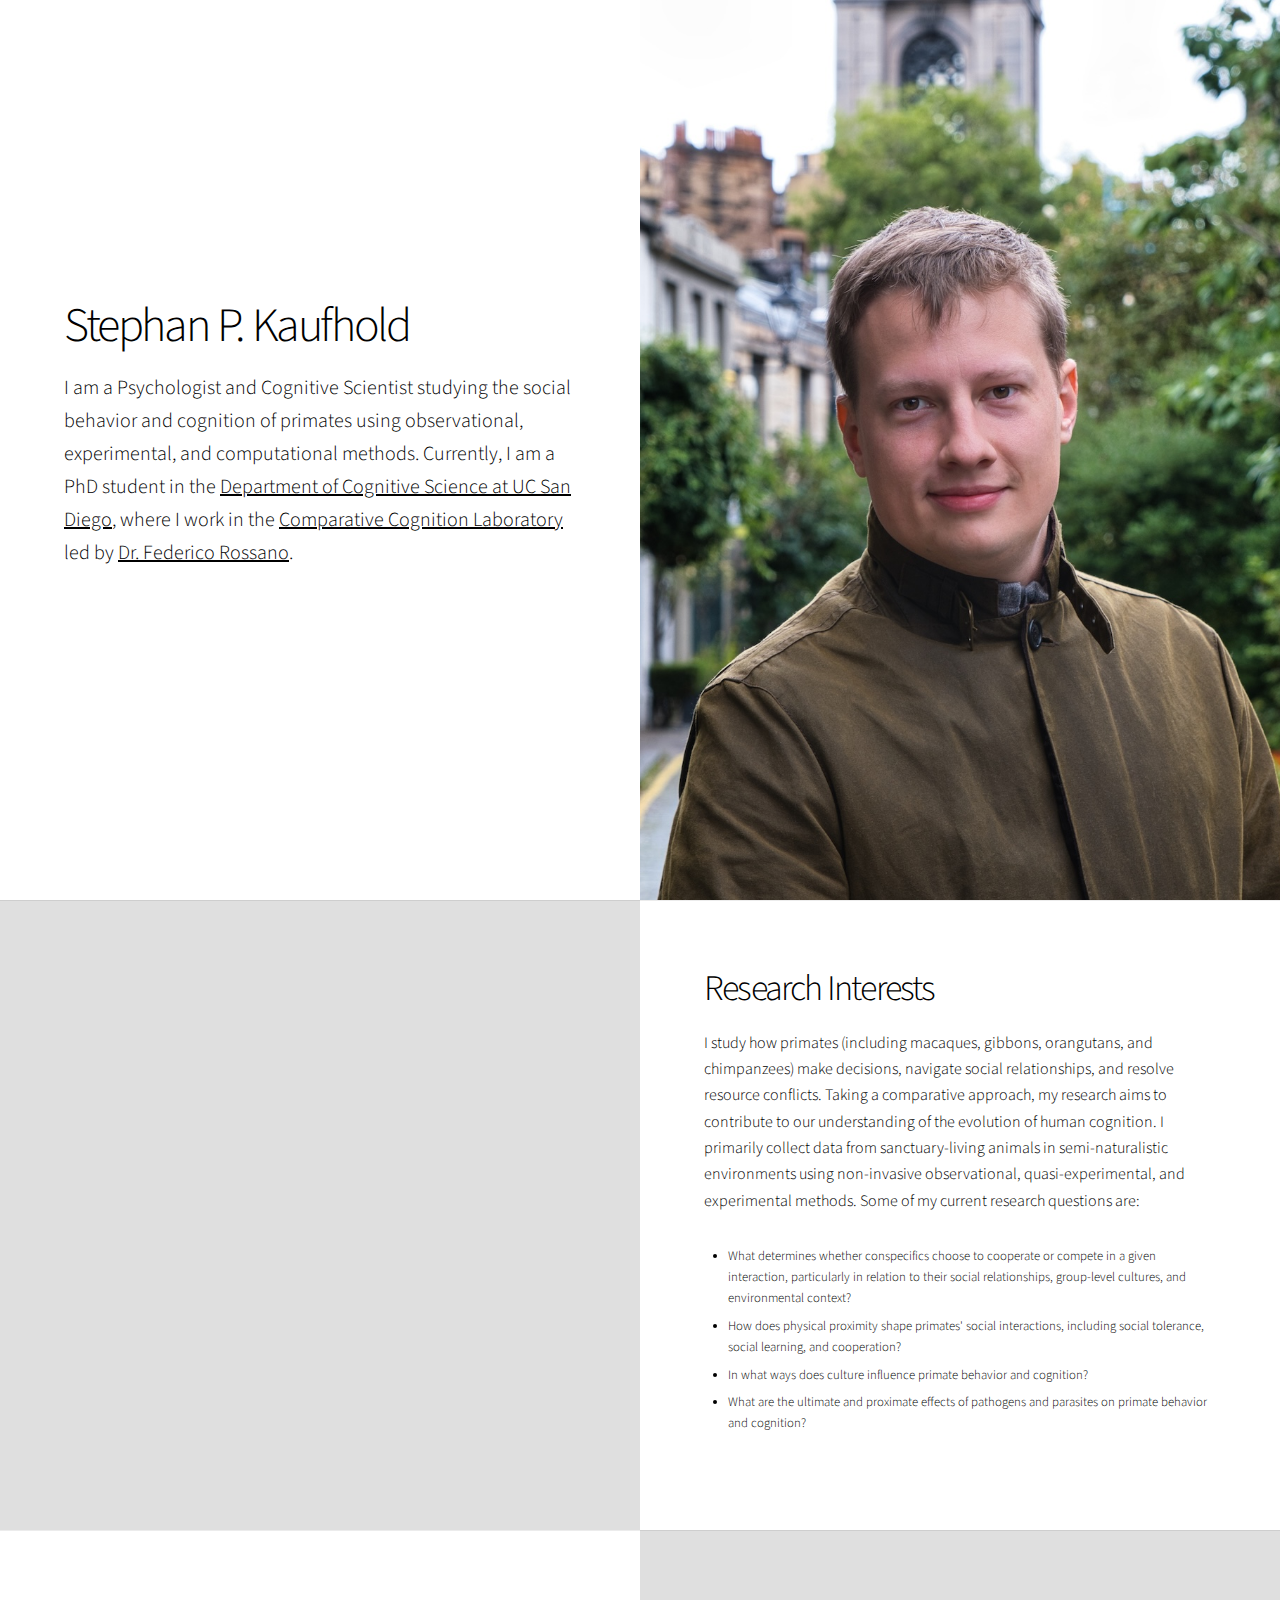
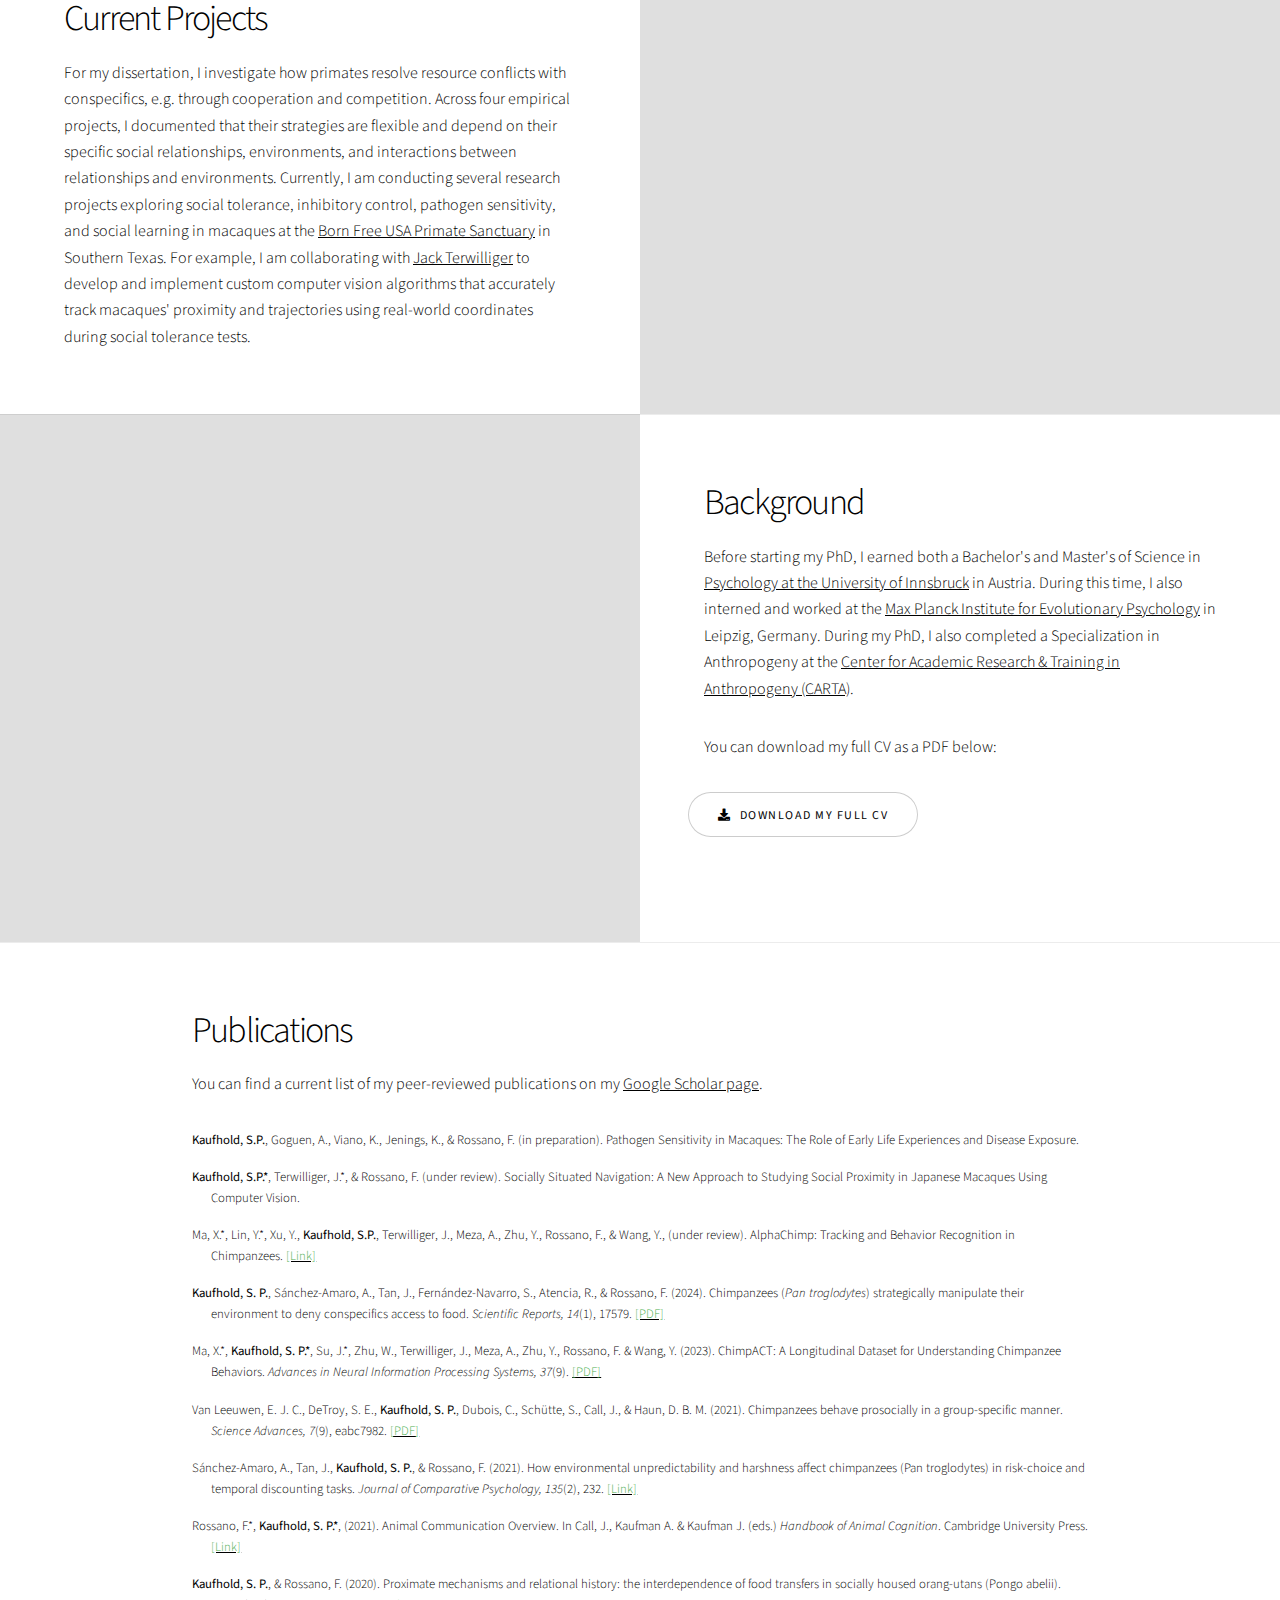
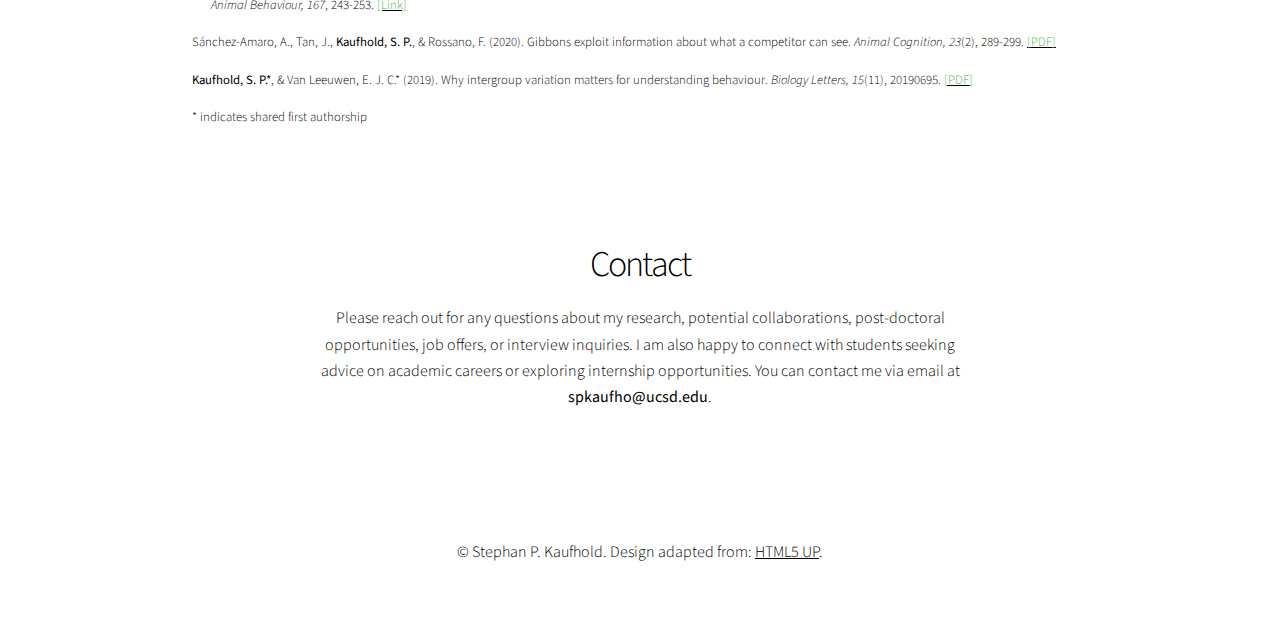
==== commit 5755b019: "Update index.html" ====
--- a/index.html
+++ b/index.html
@@ -106,7 +106,7 @@
 						<div class="content">
 							<h2>Background</h2>
 							<p>Before starting my PhD, I earned both a Bachelor's and Master's of Science in <a href="https://www.uibk.ac.at/de/psychologie">Psychology at the University of Innsbruck</a> in Austria.
-								During this time, I also interned and worked at the <a href="https://www.eva.mpg.de/">Max Planck Institute for Evolutionary Psychology</a> in Leipzig, Germany.</p>
+								During this time, I also interned and worked at the <a href="https://www.eva.mpg.de/">Max Planck Institute for Evolutionary Psychology</a> in Leipzig, Germany. During my PhD, I also completed a Specialization in Anthropogeny at the <a href="https://carta.anthropogeny.org">Center for Academic Research & Training in Anthropogeny (CARTA)</a>.</p> 
 							<p>You can download my full CV as a PDF below:</p>
 							<ul class="actions stacked">
 							<ul class="actions">
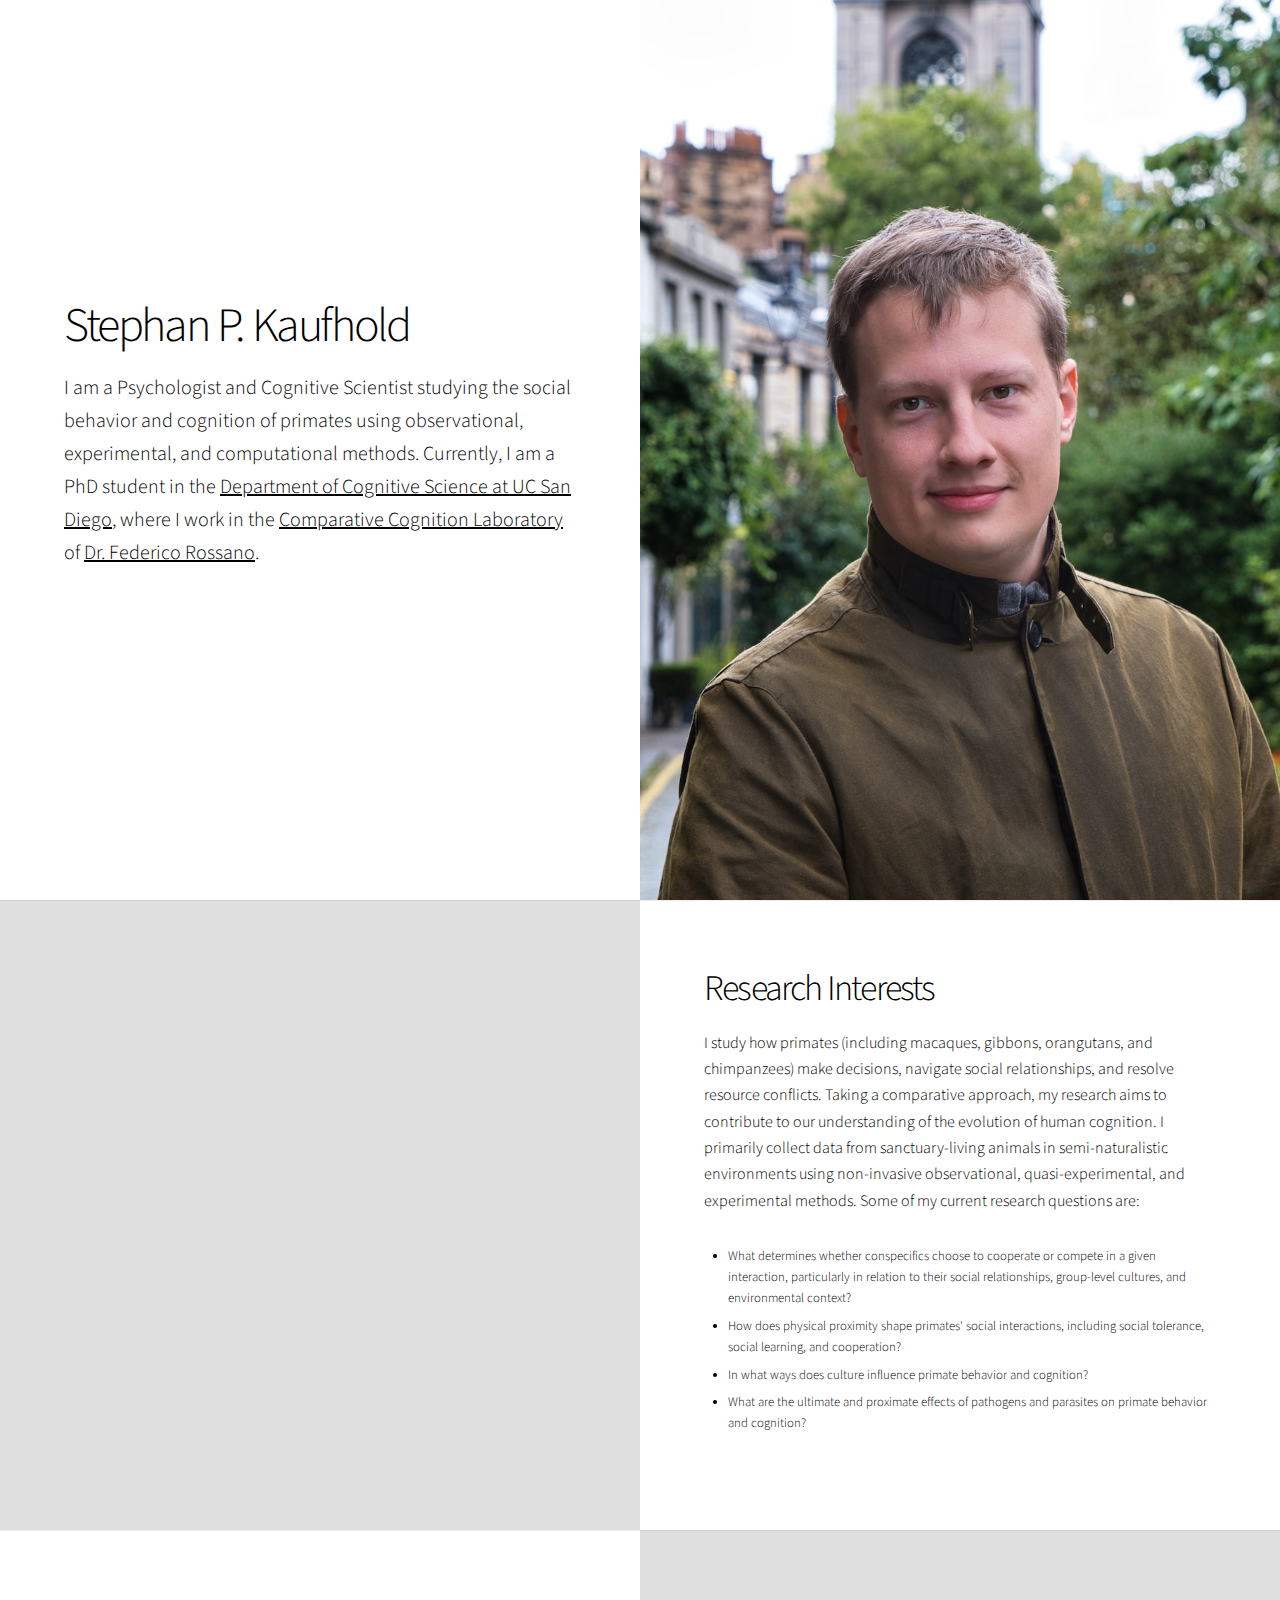
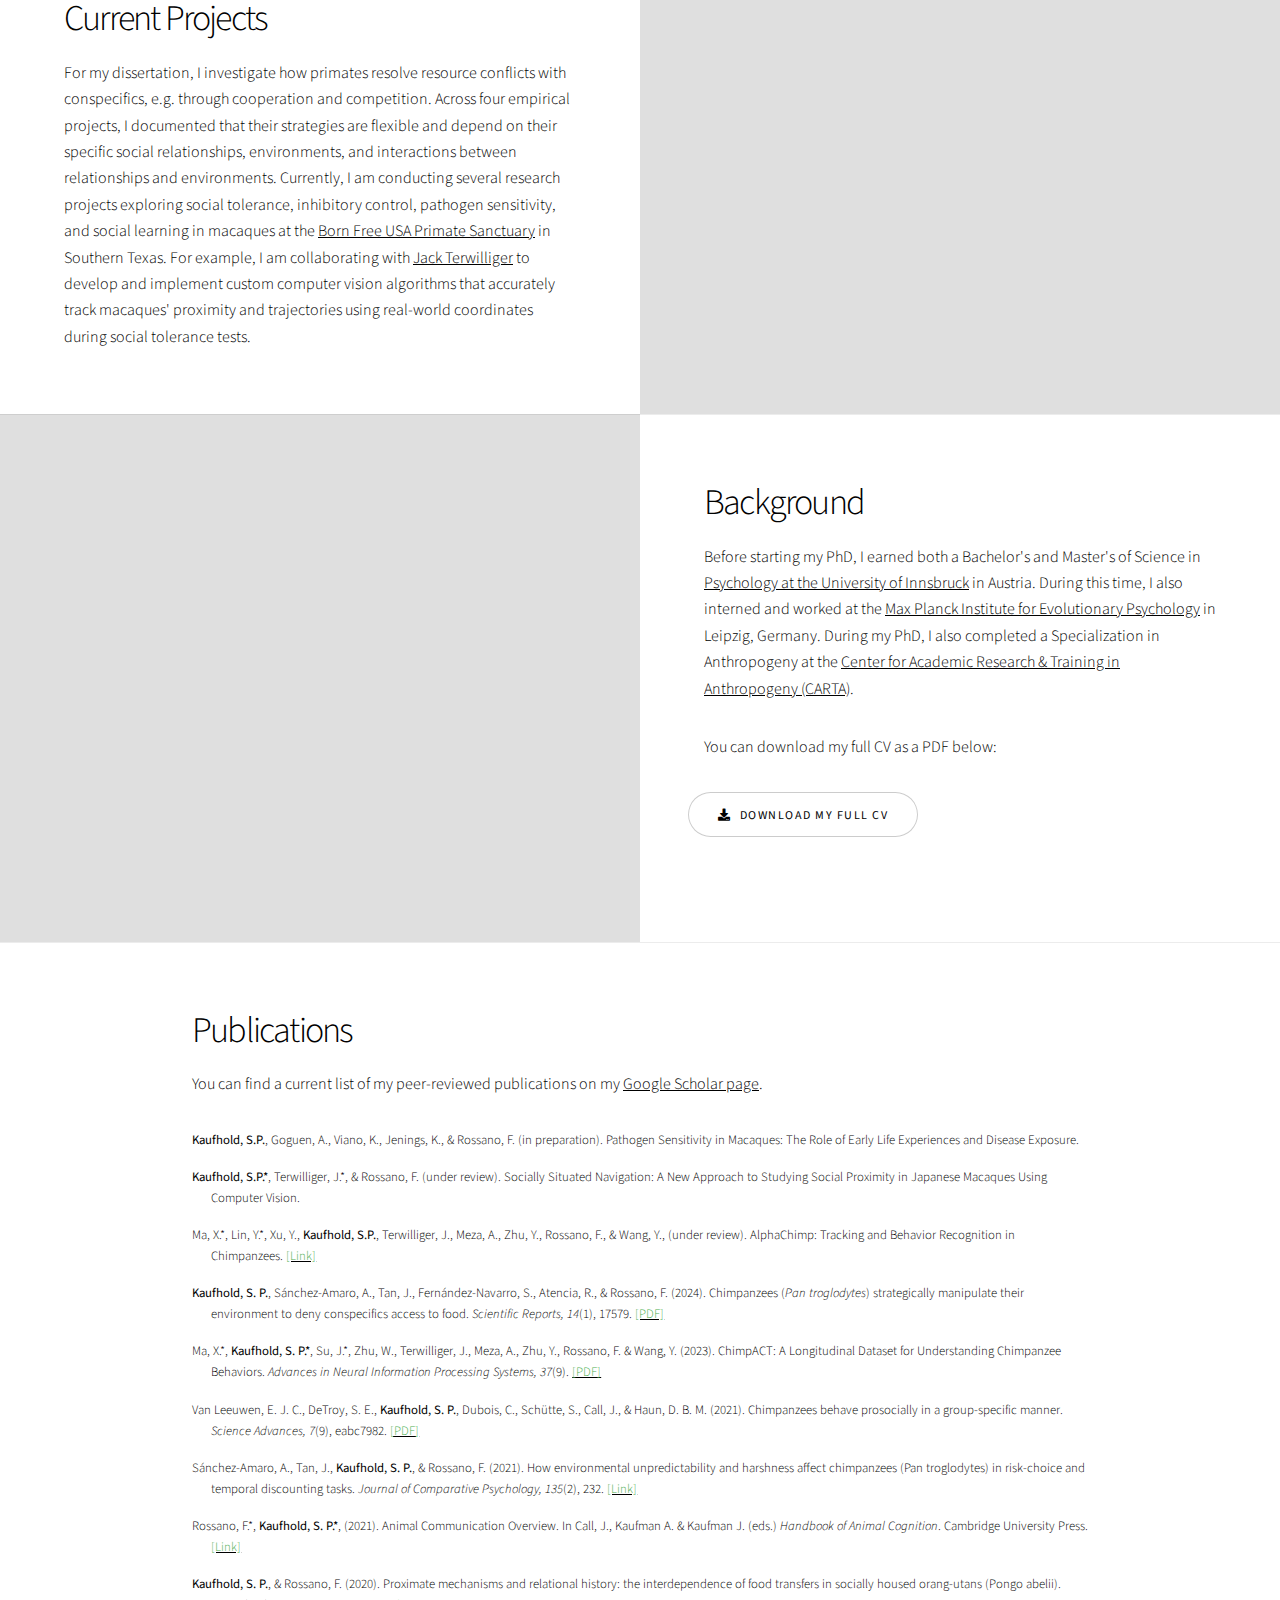
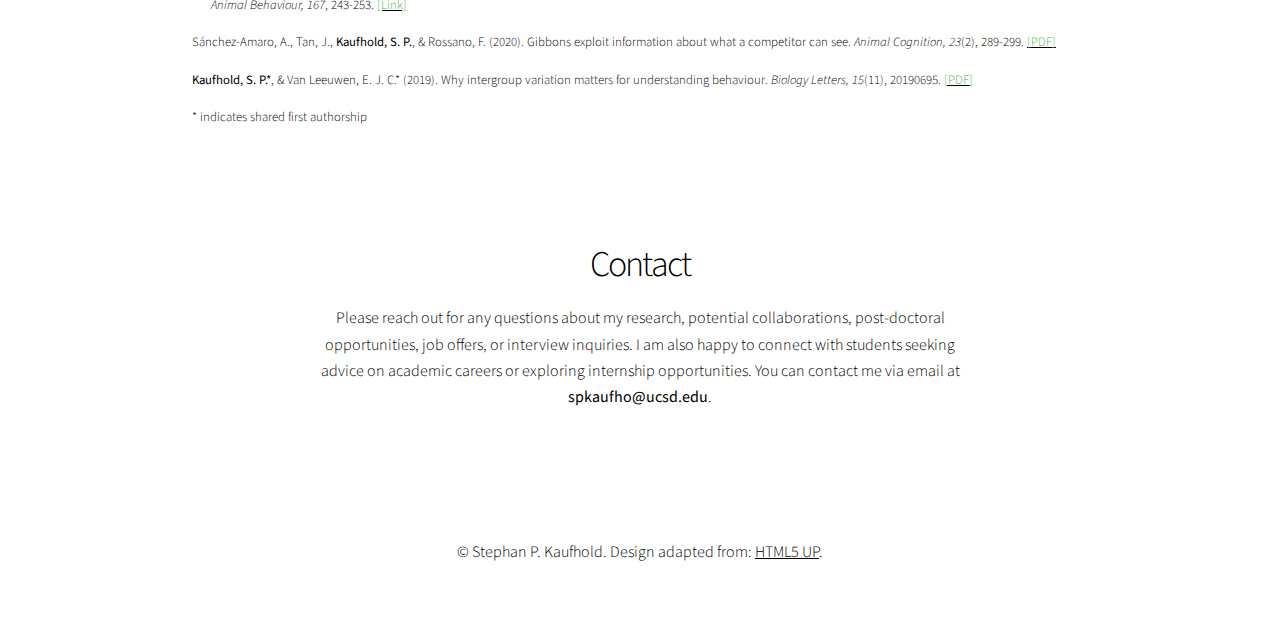
==== commit cfc954c8: "Update index.html" ====
--- a/index.html
+++ b/index.html
@@ -33,7 +33,7 @@
 							<p class="major">
 								I am a Psychologist and Cognitive Scientist studying the social behavior and cognition of primates using observational, 
 								experimental, and computational methods. Currently, I am a PhD student in the <a href="https://cogsci.ucsd.edu">Department of Cognitive Science at UC San Diego</a>, 
-								where I work in the <a href="http://cclab.ucsd.edu">Comparative Cognition Laboratory</a> led by 
+								where I work in the <a href="http://cclab.ucsd.edu">Comparative Cognition Laboratory</a> of 
 								<a href="https://scholar.google.de/citations?user=tkbxHjsAAAAJ&hl=en">Dr. Federico Rossano</a>.
 							</p>
 							<ul class="actions stacked">
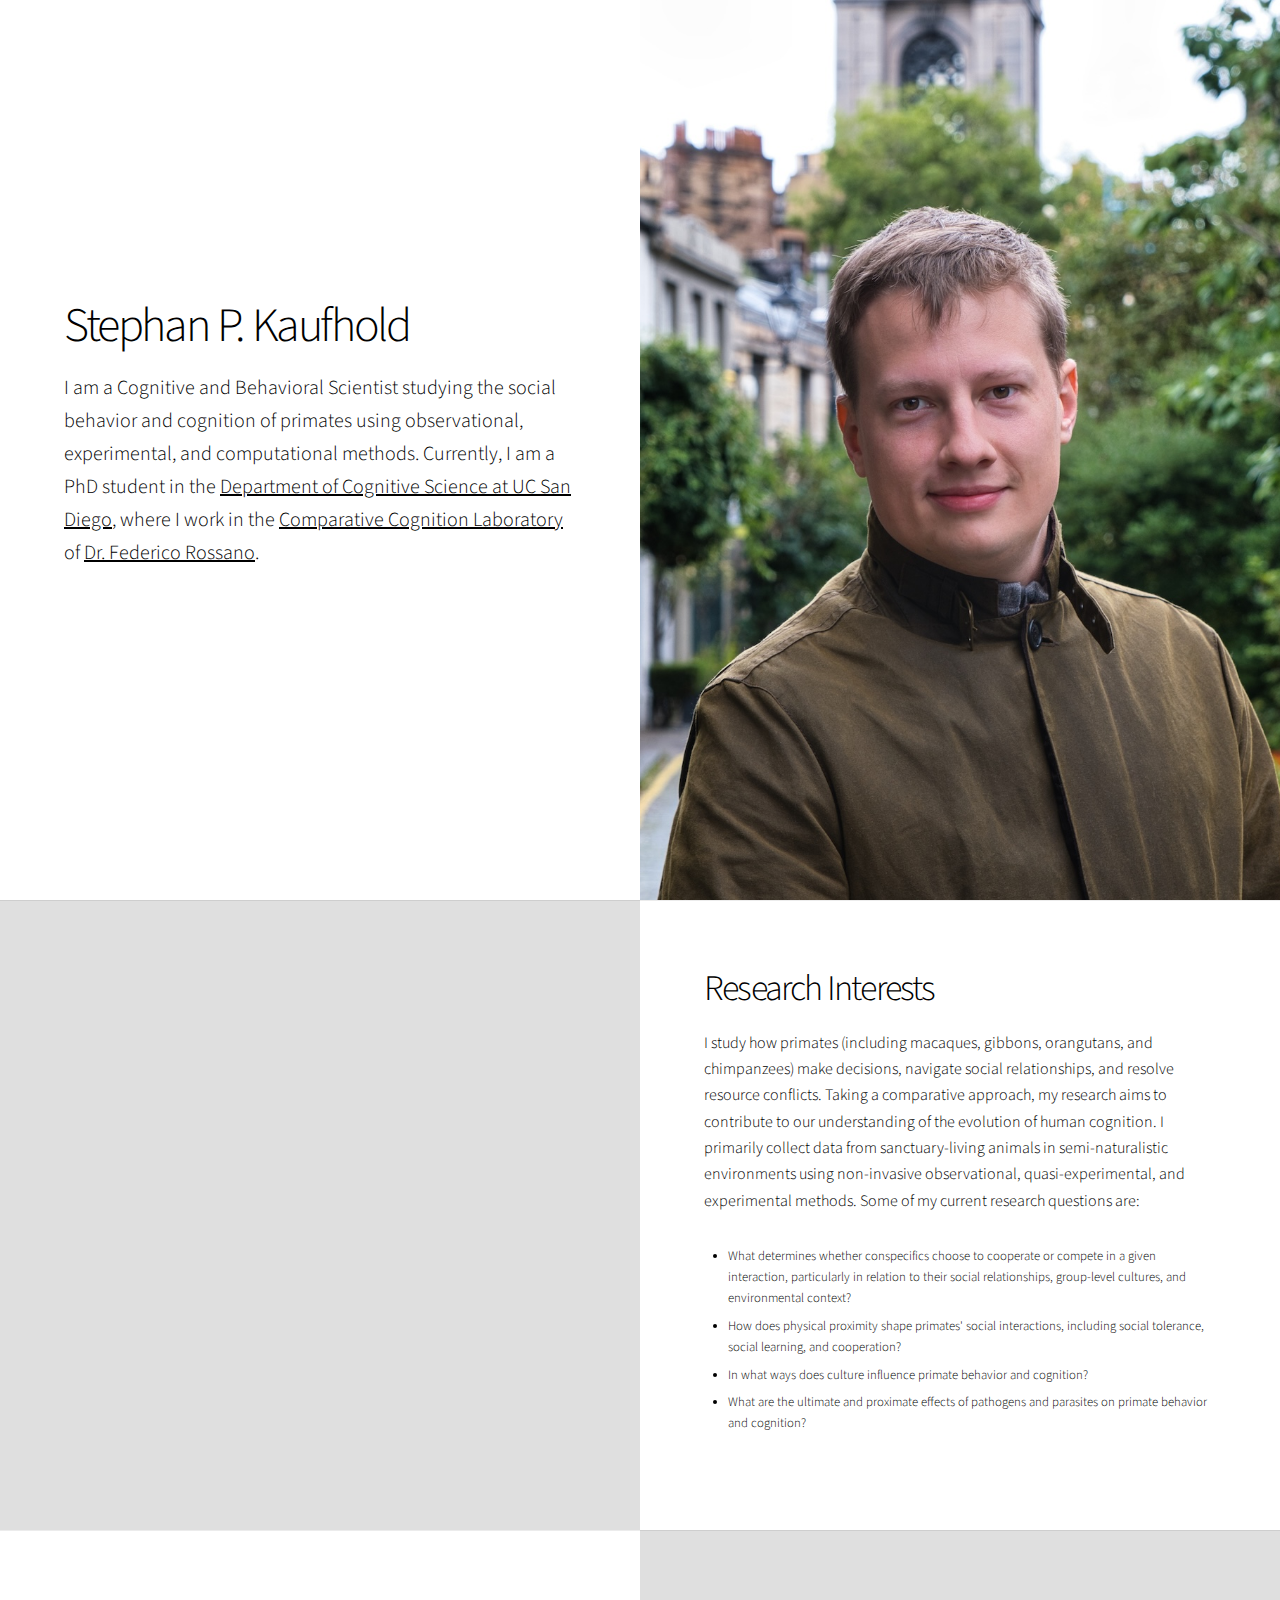
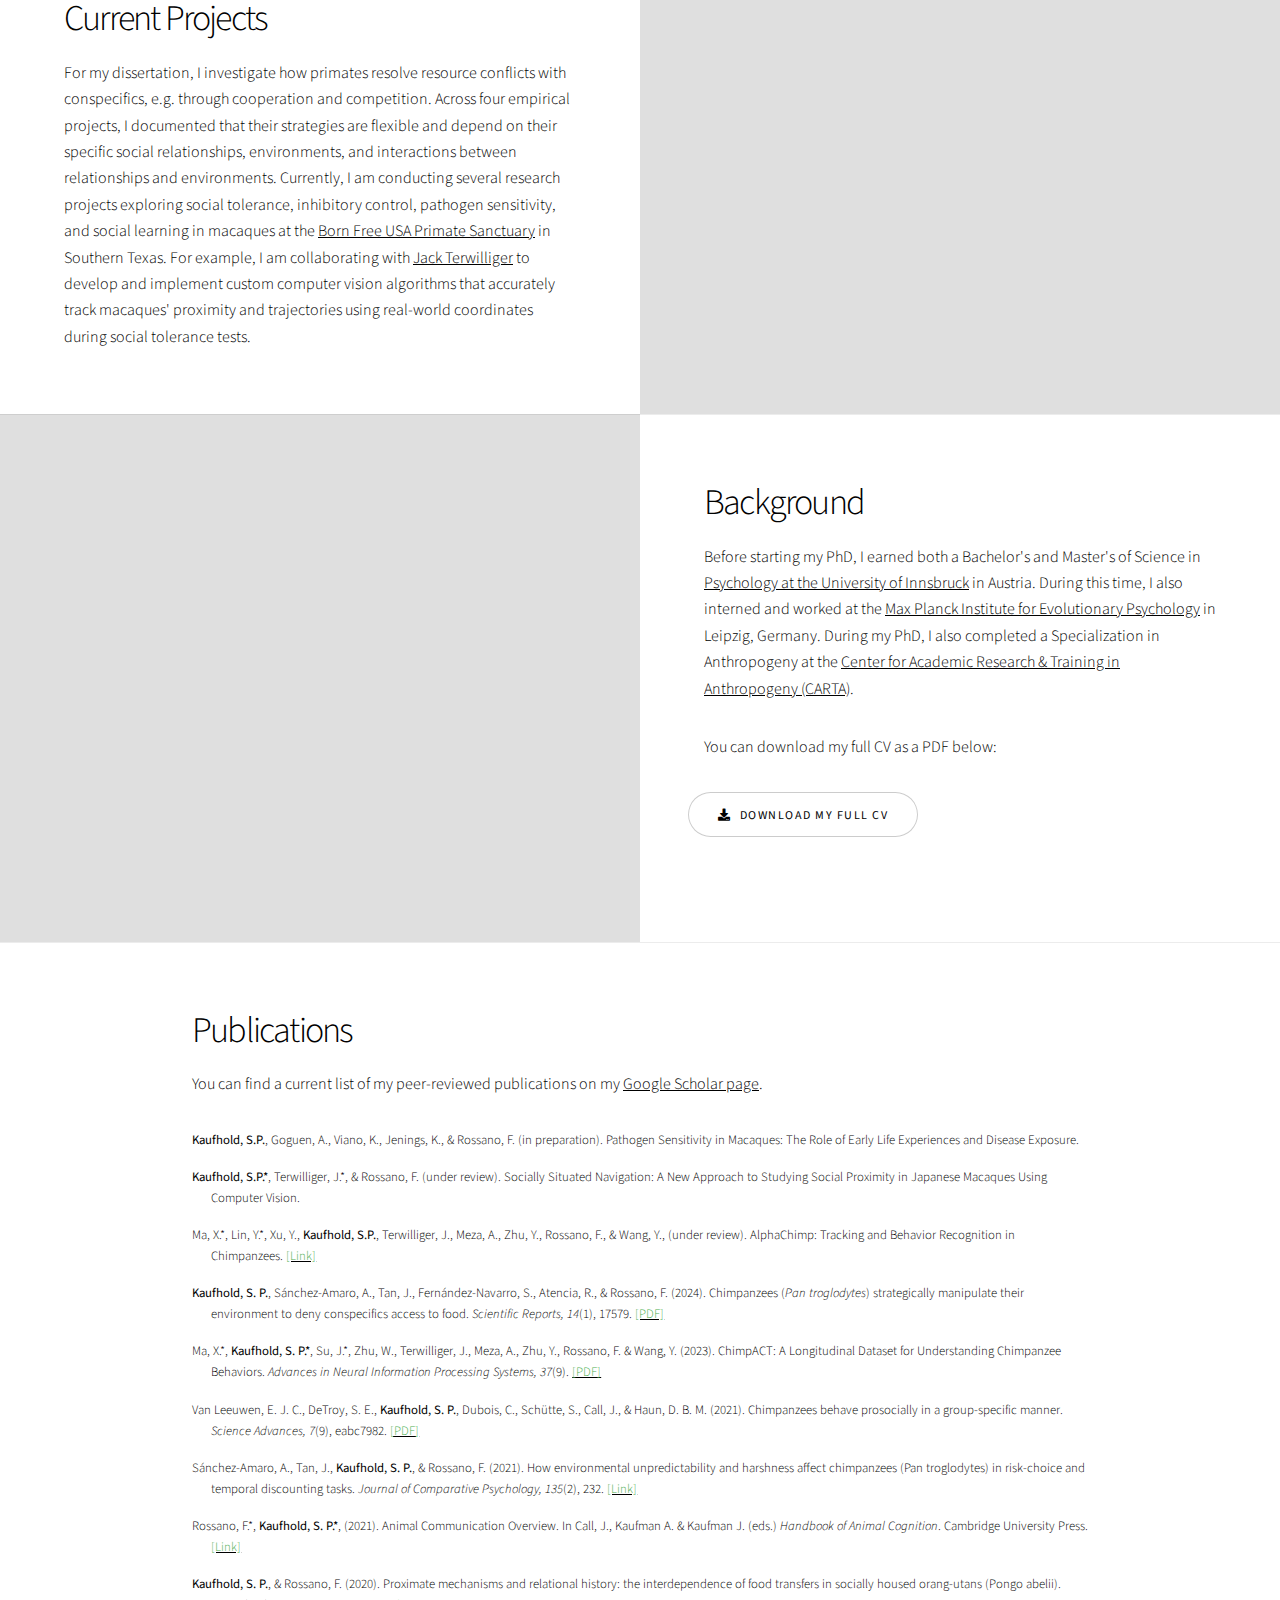
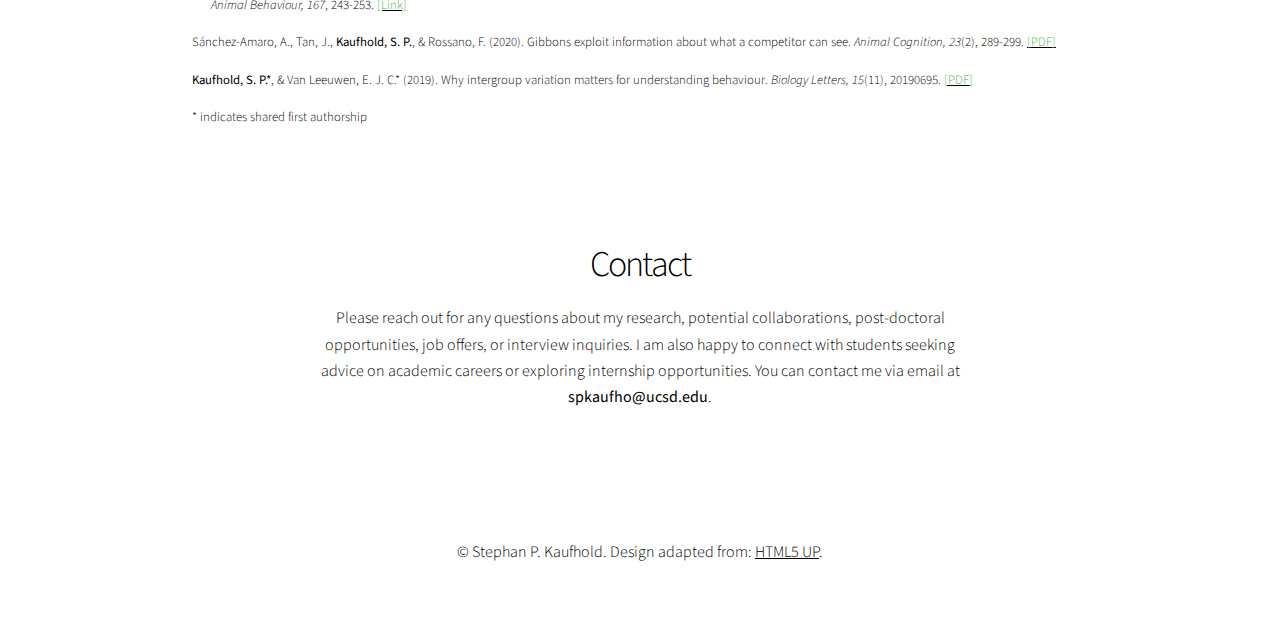
==== commit 69153bb8: "Update index.html" ====
--- a/index.html
+++ b/index.html
@@ -31,7 +31,7 @@
 						<div class="content">
 							<h1>Stephan P. Kaufhold</h1>
 							<p class="major">
-								I am a Psychologist and Cognitive Scientist studying the social behavior and cognition of primates using observational, 
+								I am a Cognitive and Behavioral Scientist studying the social behavior and cognition of primates using observational, 
 								experimental, and computational methods. Currently, I am a PhD student in the <a href="https://cogsci.ucsd.edu">Department of Cognitive Science at UC San Diego</a>, 
 								where I work in the <a href="http://cclab.ucsd.edu">Comparative Cognition Laboratory</a> of 
 								<a href="https://scholar.google.de/citations?user=tkbxHjsAAAAJ&hl=en">Dr. Federico Rossano</a>.
@@ -110,7 +110,7 @@
 							<p>You can download my full CV as a PDF below:</p>
 							<ul class="actions stacked">
 							<ul class="actions">
-								<li><a href="/assets/CV_Kaufhold_04_2025.pdf" class="button icon solid fa-download" download>Download my full CV</a></li>
+								<li><a href="/assets/CV_Kaufhold_04_25.pdf" class="button icon solid fa-download" download>Download my full CV</a></li>
 							</ul>
 						</div>
 						<div class="image">
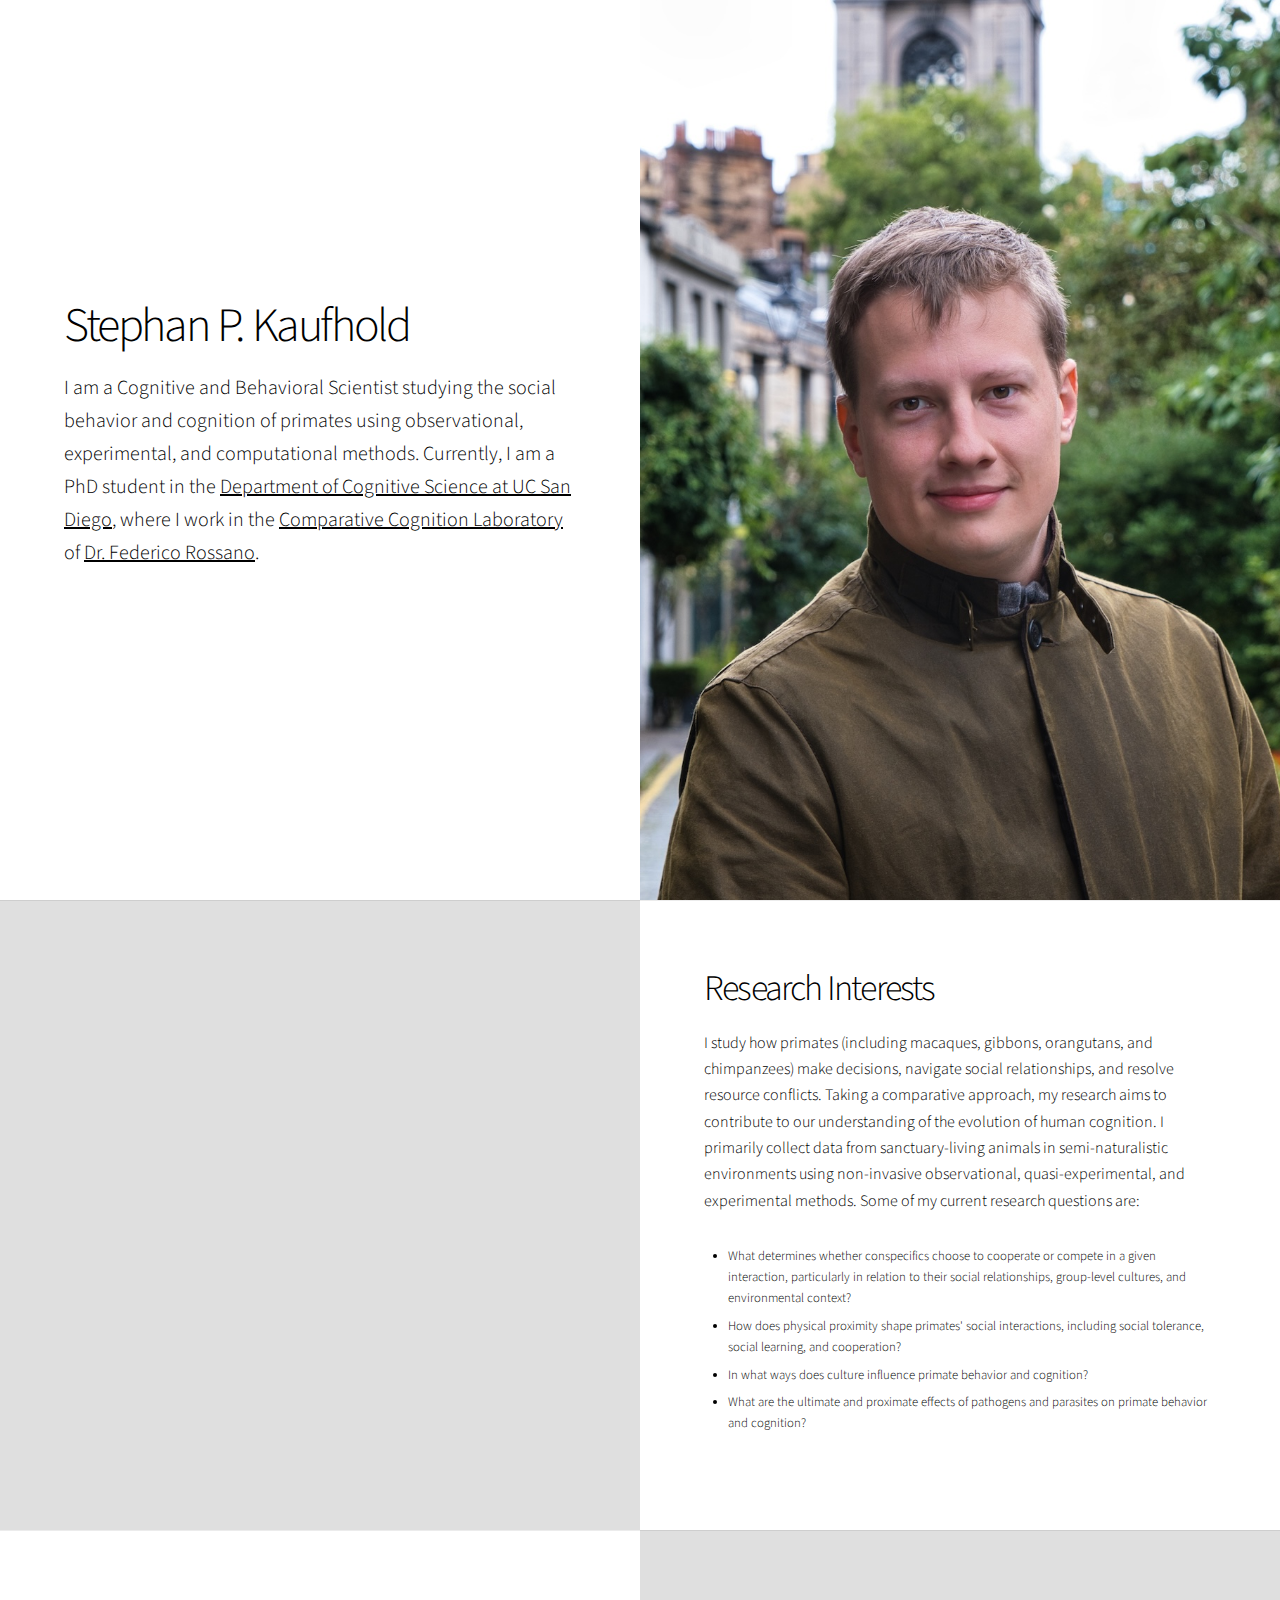
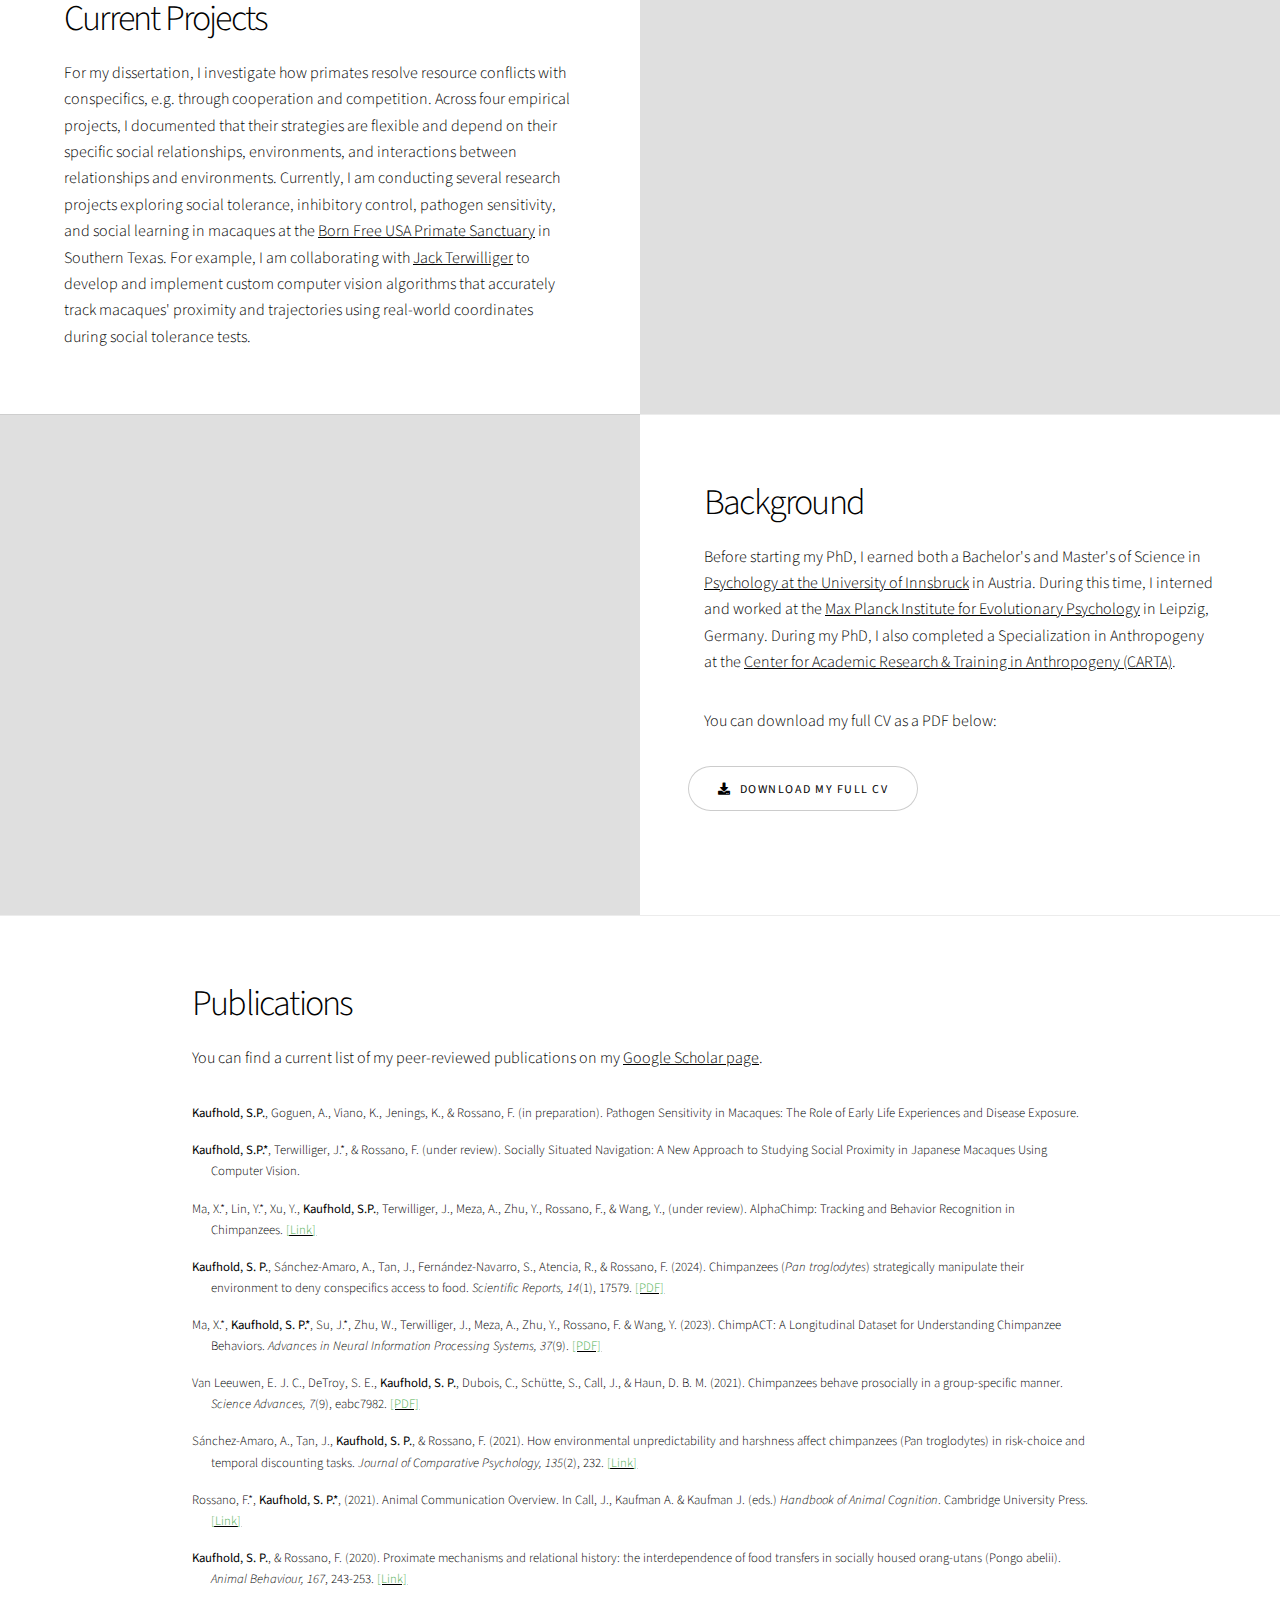
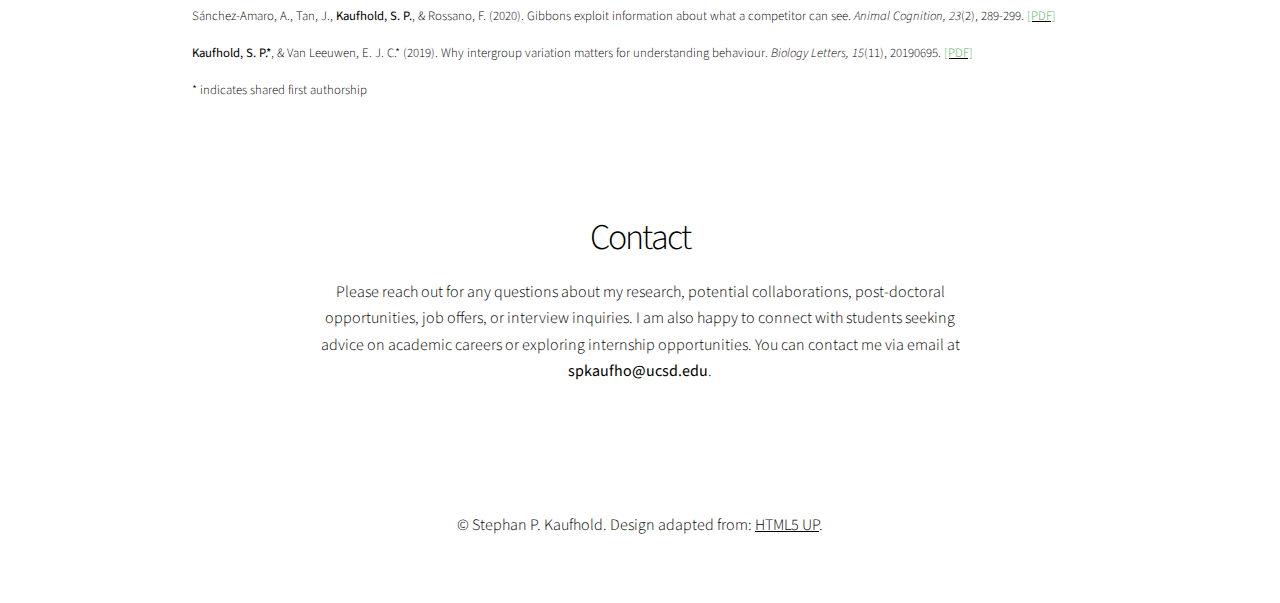
==== commit 1a277511: "Update index.html" ====
--- a/index.html
+++ b/index.html
@@ -106,7 +106,7 @@
 						<div class="content">
 							<h2>Background</h2>
 							<p>Before starting my PhD, I earned both a Bachelor's and Master's of Science in <a href="https://www.uibk.ac.at/de/psychologie">Psychology at the University of Innsbruck</a> in Austria.
-								During this time, I also interned and worked at the <a href="https://www.eva.mpg.de/">Max Planck Institute for Evolutionary Psychology</a> in Leipzig, Germany. During my PhD, I also completed a Specialization in Anthropogeny at the <a href="https://carta.anthropogeny.org">Center for Academic Research & Training in Anthropogeny (CARTA)</a>.</p> 
+								During this time, I interned and worked at the <a href="https://www.eva.mpg.de/">Max Planck Institute for Evolutionary Psychology</a> in Leipzig, Germany. During my PhD, I also completed a Specialization in Anthropogeny at the <a href="https://carta.anthropogeny.org">Center for Academic Research & Training in Anthropogeny (CARTA)</a>.</p> 
 							<p>You can download my full CV as a PDF below:</p>
 							<ul class="actions stacked">
 							<ul class="actions">
